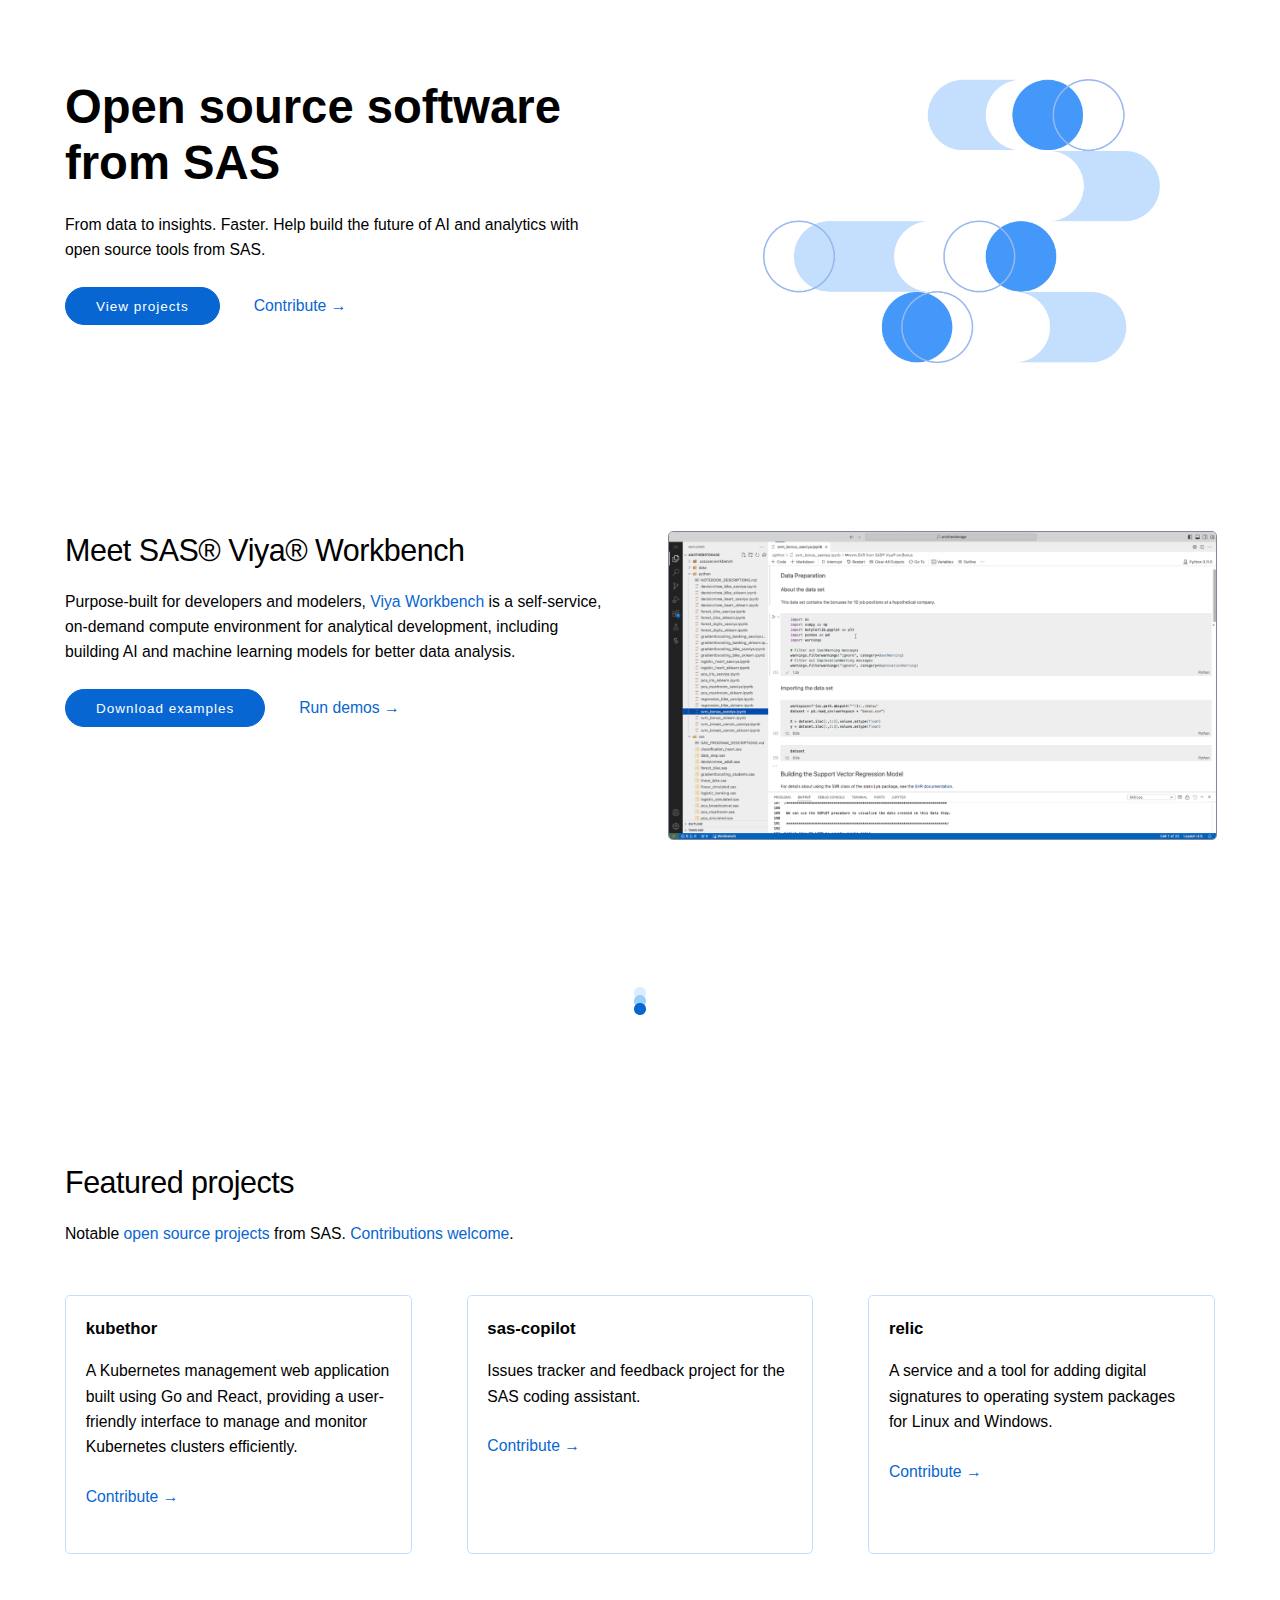
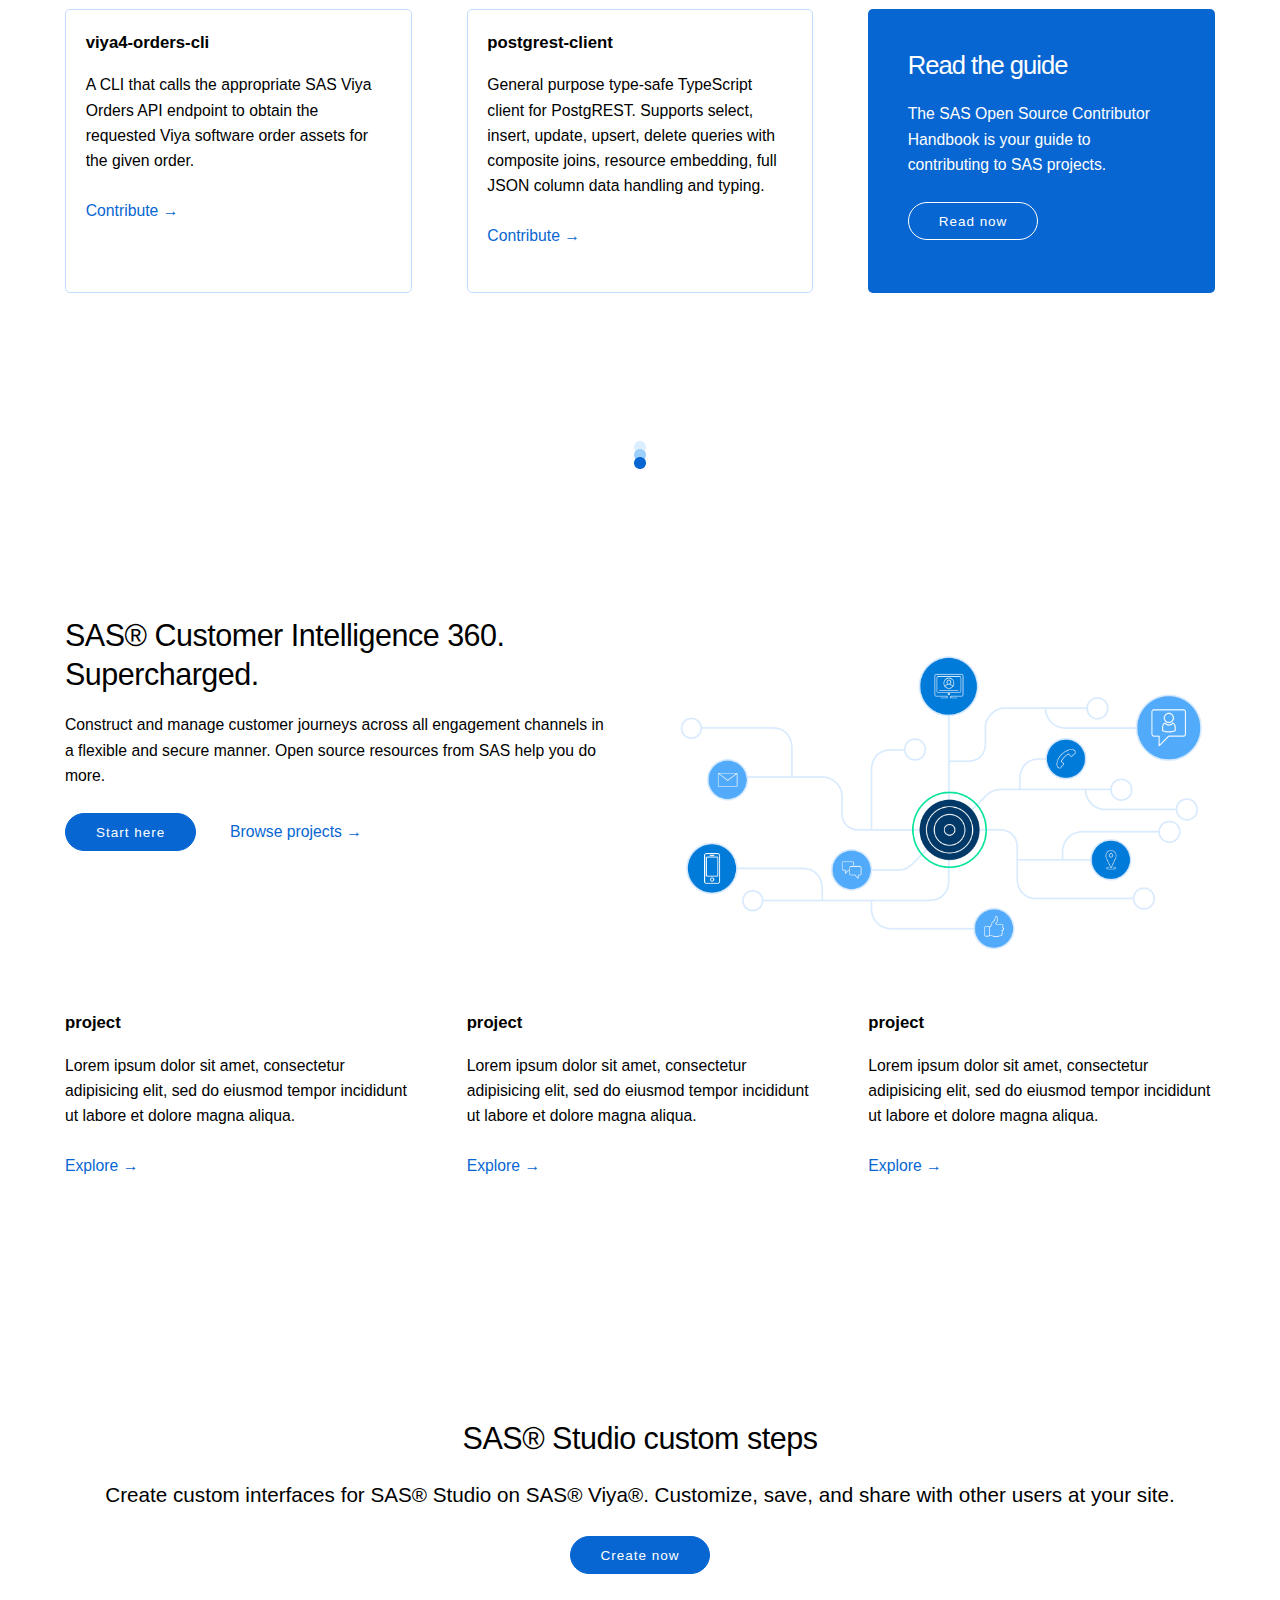
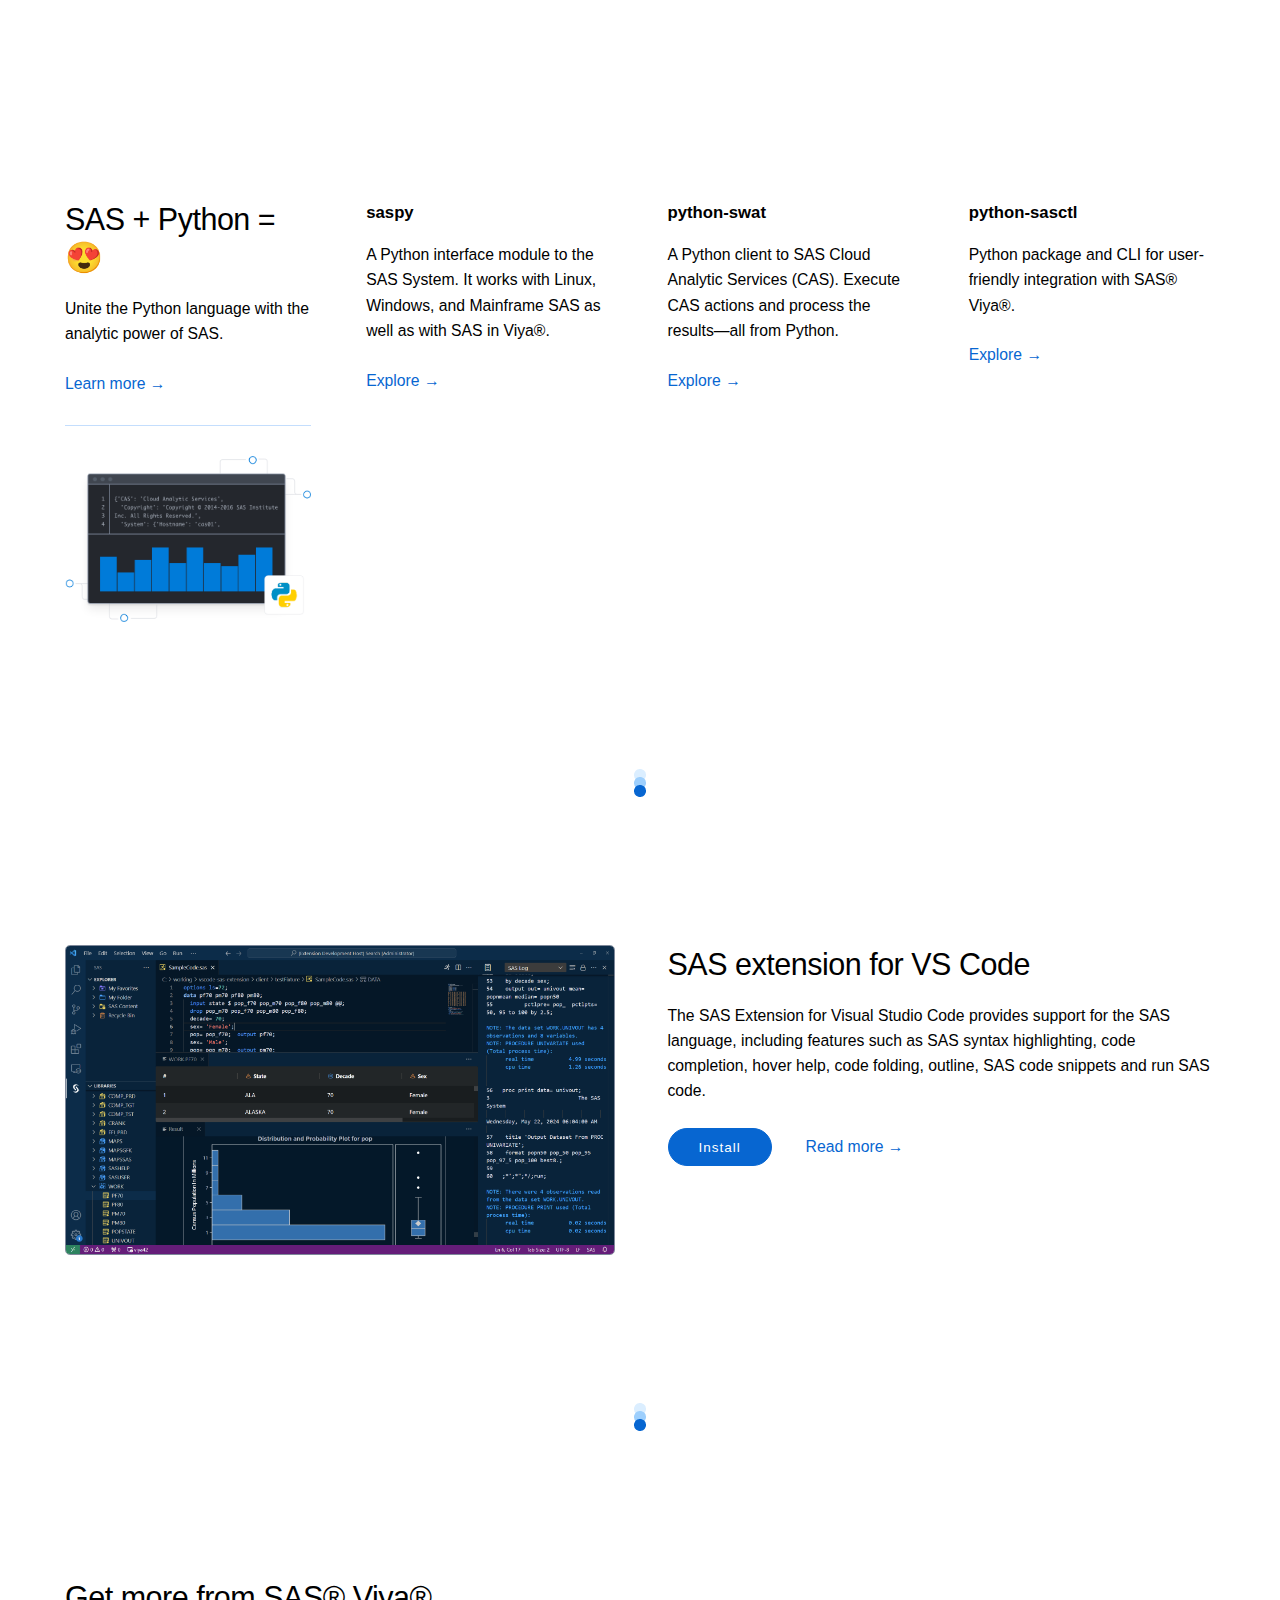
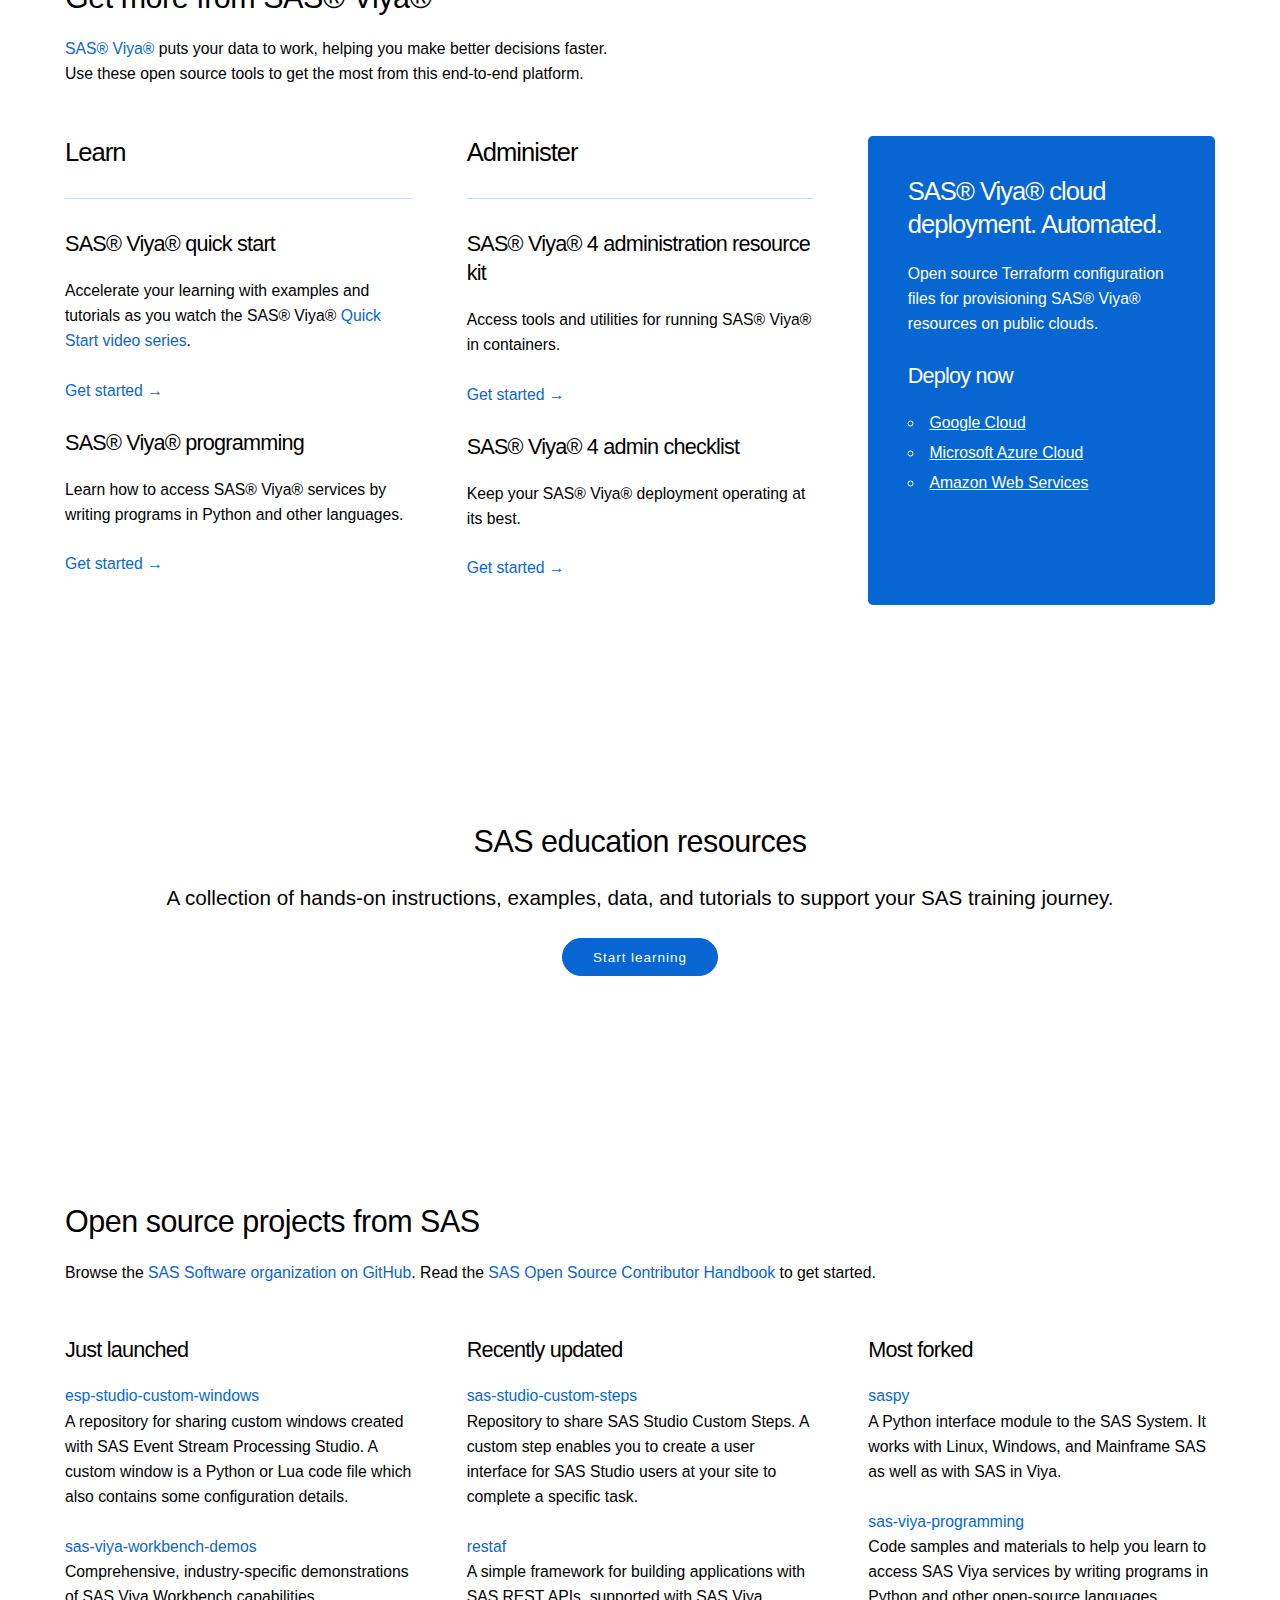
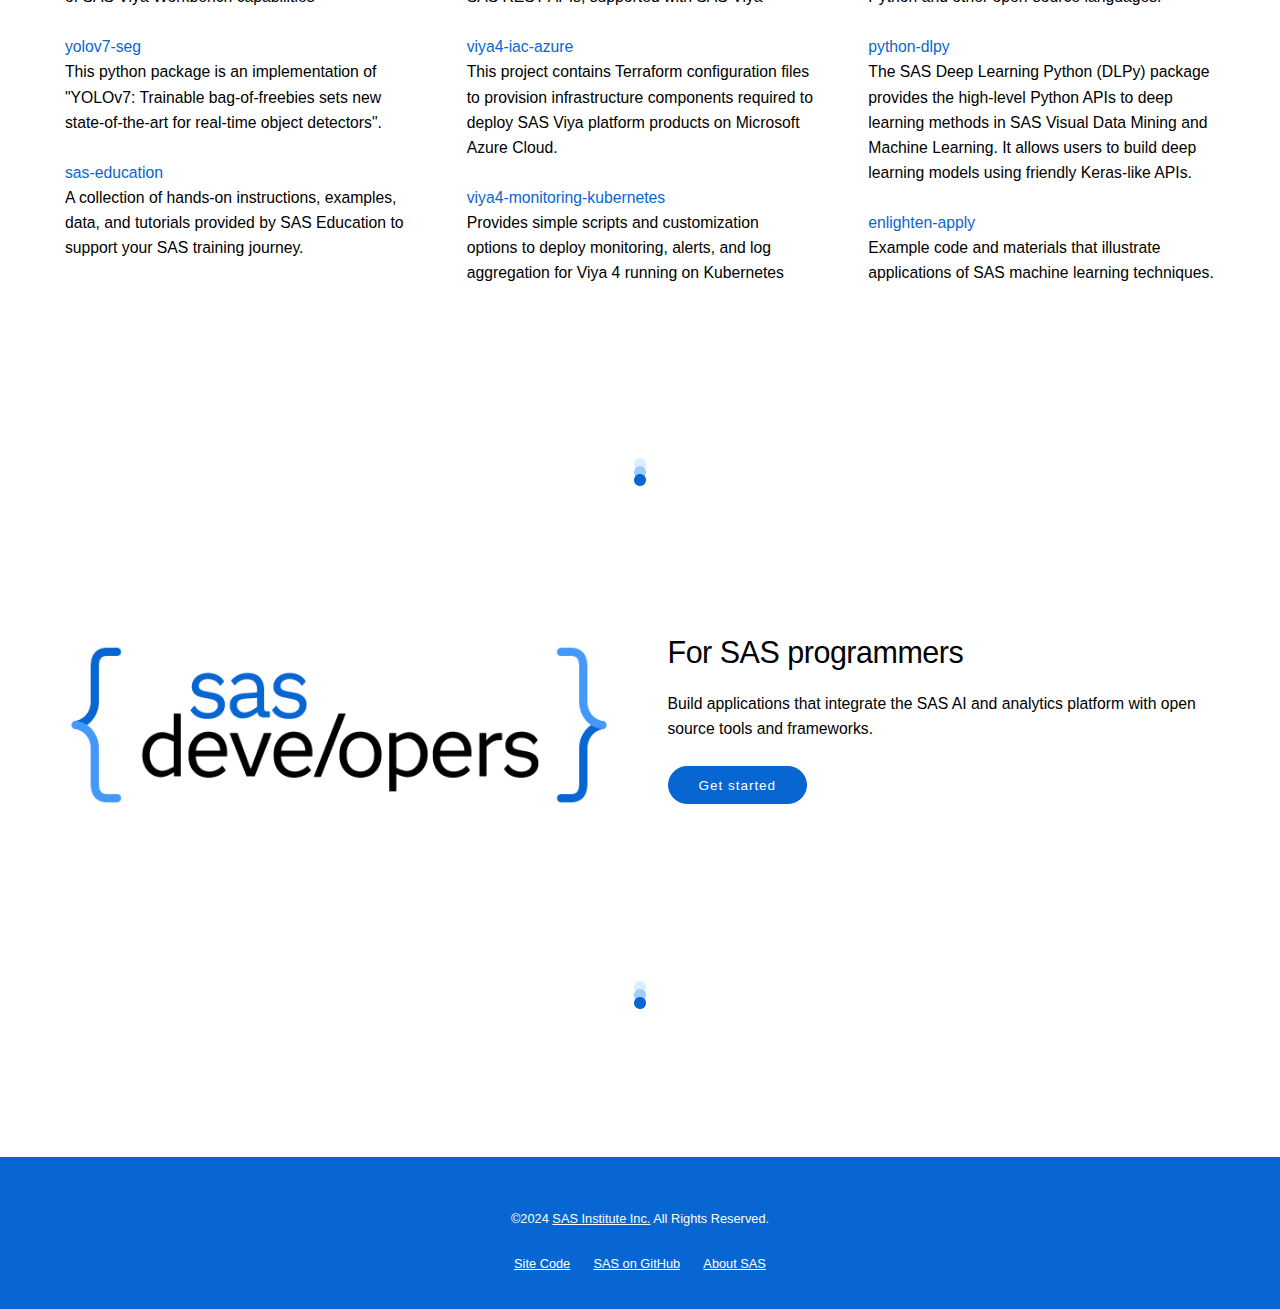
==== index.html @ b750556d "feat: update hero section" ====
<!DOCTYPE html>
<html lang="en">
<head>
<meta charset="utf-8">
<title>Open Source Software from SAS</title>
<meta name="description" content="A gallery of open source software projects from SAS Institute, Inc.">
<meta name="author" content="SAS Institute, Inc.">
<meta name="viewport" content="width=device-width, initial-scale=1">
<link rel="icon" type="image/png" href="images/s-mark.png">
<link rel="stylesheet" href="css/normalize.css">
<link rel="stylesheet" href="css/sassoftware.css">
<link rel="preload" href="https://www.sas.com/includes/fonts/sas/Anova-Regular.woff2" as="font" type="font/woff2" crossorigin/>
<link rel="preload" href="https://www.sas.com/includes/fonts/sas/Anova-Bold.woff2" as="font" type="font/woff2" crossorigin/>
<link rel="preload" href="https://www.sas.com/includes/fonts/sas/Anova-Light.woff2" as="font" type="font/woff2" crossorigin/>
</head>

<!-- Primary page layout -->

<body>

<!-- Body section -->

<div class="grid-container halves" style="margin-top:8rem;margin-bottom:17rem;">
	<div>
		<h1>Open source software from SAS</h1>
		<p>From data to insights. Faster. Help build the future of AI and analytics with open source tools from SAS.</p>
		<p><a class="button button-classic" href="https://github.com/sassoftware" title="github.com/sassoftware">View projects</a> <a href="contributor-handbook.html" title="SAS Open Source Contributor Handbook">Contribute →</a></p>
	</div>
	<div>
		<img class="u-img-hero" src="images/sas-colors-2.png">
	</div>
</div>

<!-- Body section -->

<div class="grid-container halves">
	<div>
		<h2>Meet SAS® Viya® Workbench</h2>
		<p>Purpose-built for developers and modelers, <a href="https://www.sas.com/en_us/software/viya/workbench.html" title="Viya Workbench">Viya Workbench</a> is a self-service, on-demand compute environment for analytical development, including building AI and machine learning models for better data analysis.</p>
		<p><a class="button button-classic" href="https://github.com/sassoftware/sas-viya-workbench-examples" title="sas-viya-workbench-examples">Download examples </a> <a href="https://github.com/sassoftware/sas-viya-workbench-demos" title="sas-viya-workbench-demos">Run demos →</a></p>
	</div>
	<div>
		<img class="u-img-border" src="images/sas-viya-workbench.png">
	</div>
</div>

<!-- Banded section -->

<div class="divider">
	<div>
	<img class="u-img-divider" src="images/standard-section-divider.png">
	</div>
</div>

<!-- Body section -->

<div class="grid-container full" style="margin-bottom:2.5rem;">
	<div>
		<h2>Featured projects</h2>
		<p>Notable <a href="https://github.com/sassoftware" title="SAS Software organization on GitHub">open source projects</a> from SAS. <a href="contributor-handbook.html" title="SAS Open Source Contributor Handbook">Contributions welcome</a>.</p>
	</div>
</div>
<div class="grid-container thirds">
	<div class="boxed">
		<h6>kubethor</h6>
		<p>A Kubernetes management web application built using Go and React, providing a user-friendly interface to manage and monitor Kubernetes clusters efficiently.</p>
		<p><a href="https://github.com/sassoftware/kubethor" title="kubethor">Contribute →</a></p>
	</div>
	<div class="boxed">
		<h6>sas-copilot</h6>
		<p>Issues tracker and feedback project for the SAS coding assistant.</p>
		<p><a href="https://github.com/sassoftware/sas-copilot" title="sas-copilot">Contribute →</a></p>
	</div>
	<div class="boxed">	
		<h6>relic</h6>
		<p>A service and a tool for adding digital signatures to operating system packages for Linux and Windows.</p>
		<p><a href="https://github.com/sassoftware/relic" title="relic">Contribute →</a></p>
	</div>
	<div class="boxed">
		<h6>viya4-orders-cli</h6>
		<p>A CLI that calls the appropriate SAS Viya Orders API endpoint to obtain the requested Viya software order assets for the given order.
		<p><a href="https://github.com/sassoftware/viya4-orders-cli" title="viya4-orders-cli">Contribute →</a></p>
	</div>
	<div class="boxed">
		<h6>postgrest-client</h6>
		<p>General purpose type-safe TypeScript client for PostgREST. Supports select, insert, update, upsert, delete queries with composite joins, resource embedding, full JSON column data handling and typing.
		<p><a href="https://github.com/sassoftware/postgrest-client" title="postgrest-client">Contribute →</a></p>
	</div>
	<div class="inverted">
		<h3>Read the guide</h3>
		<p>The SAS Open Source Contributor Handbook is your guide to contributing to SAS projects.</p>
		<a class="button button-inverted" href="contributor-handbook.html" title="SAS Open Source Contributor Handbook">Read now</a>
	</div>
</div>

<!-- Banded section -->

<div class="divider">
	<div>
	<img class="u-img-divider" src="images/standard-section-divider.png">
	</div>
</div>

<div class="grid-container halves" style="margin-bottom:2.5rem;">
	<div>
		<h2>SAS® Customer Intelligence 360. Supercharged.</h2>
		<p>Construct and manage customer journeys across all engagement channels in a flexible and secure manner. Open source resources from SAS help you do more.</p>
		<p><a class="button button-classic" href="https://developer.sas.com/solutions/customer_intelligence_360" title="SAS Customer Intelligence 360">Start here</a> <a href="https://github.com/orgs/sassoftware/repositories?q=ci360" title="ci360 on GitHub">Browse projects →</a></p>
	</div>
	<div>
		<img src="images/sas-ci360.png">
	</div>
</div>
<div class="grid-container thirds">
	<div>
		<h6>project</h6>
		<p>Lorem ipsum dolor sit amet, consectetur adipisicing elit, sed do eiusmod tempor incididunt ut labore et dolore magna aliqua.</p>
		<p><a href="https://sas.com" title="sas.com">Explore →</a></p>
	</div>
	<div>
		<h6>project</h6>
		<p>Lorem ipsum dolor sit amet, consectetur adipisicing elit, sed do eiusmod tempor incididunt ut labore et dolore magna aliqua.</p>
		<p><a href="https://sas.com" title="sas.com">Explore →</a></p>
	</div>
	<div>
		<h6>project</h6>
		<p>Lorem ipsum dolor sit amet, consectetur adipisicing elit, sed do eiusmod tempor incididunt ut labore et dolore magna aliqua.</p>
		<p><a href="https://sas.com" title="sas.com">Explore →</a></p>
	</div>
</div>
<!-- Banded section -->

<div class="band transparent-band">
	<div>
		<h2>SAS® Studio custom steps</h2>
        <p class="u-embiggen">Create custom interfaces for SAS® Studio on SAS® Viya®. Customize, save, and share with other users at your site.</p>
		<p><a class="button button-classic" href="https://github.com/sassoftware/sas-studio-custom-steps" title="sas-studio-custom-steps">Create now</a></p>
	</div>
</div>

<!-- Body section -->

<div class="grid-container quarters">
	<div>
		<h2>SAS + Python = 😍</h2>
		<p>Unite the Python language with the analytic power of SAS.</p>
		<a href="https://developer.sas.com/open-source/python" title="Integrate SAS with Python">Learn more →</a>
		<hr>
		<img src="images/sas-python.png">
	</div>
	<div>
		<h6>saspy</h6>
		<p>A Python interface module to the SAS System. It works with Linux, Windows, and Mainframe SAS as well as with SAS in Viya®.</p>
		<p><a href="https://github.com/sassoftware/saspy" title="saspy">Explore →</a></p>
	</div>
	<div>
		<h6>python-swat</h6>
		<p>A Python client to SAS Cloud Analytic Services (CAS). Execute CAS actions and process the results—all from Python.</p>
		<p><a href="https://github.com/sassoftware/python-swat" title="python-swat">Explore →</a></p>
	</div>
	<div>
		<h6>python-sasctl</h6>
		<p>Python package and CLI for user-friendly integration with SAS® Viya®.</p>
		<p><a href="https://github.com/sassoftware/python-sasctl" title="python-sasctl">Explore →</a></p>
	</div>
</div>

<!-- Banded section -->

<div class="divider">
	<div>
	<img class="u-img-divider" src="images/standard-section-divider.png">
	</div>
</div>

<!-- Body section -->

<div class="grid-container halves">
	<div>
		<img class="u-img-border" src="images/vs-code.png">
	</div>
	<div>
		<h2>SAS extension for VS Code</h2>
		<p>The SAS Extension for Visual Studio Code provides support for the SAS language, including features such as SAS syntax highlighting, code completion, hover help, code folding, outline, SAS code snippets and run SAS code.</p>
		<p><a class="button button-classic" href="https://github.com/sassoftware/vscode-sas-extension" title="vscode-sas-extension">Install</a>
		<a href="https://sassoftware.github.io/vscode-sas-extension/">Read more →</a></p>
	</div>
</div>

<!-- Banded section -->

<div class="divider">
	<div>
	<img class="u-img-divider" src="images/standard-section-divider.png">
	</div>
</div>

<!-- Body section -->

<div class="grid-container halves" style="margin-bottom:2.5rem;">
	<div>
		<h2>Get more from SAS® Viya®</h2>
		<p><a href="https://www.sas.com/en_us/software/viya.html" title="Meet SAS® Viya®">SAS® Viya®</a> puts your data to work, helping you make better decisions faster. Use these open source tools to get the most from this end-to-end platform.</p>
	</div>
</div>
<div class="grid-container thirds">
	<div>
		<h3>Learn</h3>
		<hr>
		<h4>SAS® Viya® quick start</h4>
		<p>Accelerate your learning with examples and tutorials as you watch the SAS® Viya® <a href="https://video.sas.com/category/videos/sas-viya-quick-start" title="SAS® Viya® Quick Start">Quick Start video series</a>.</p>
		<p><a href="https://github.com/sassoftware/sas-viya-quick-start" title="sas-viya-quick-start">Get started →</a></p>
		<h4>SAS® Viya® programming</h4>
		<p>Learn how to access SAS® Viya® services by writing programs in Python and other languages.</p>
		<p><a href="https://github.com/sassoftware/sas-viya-programming" title="sas-viya-programming">Get started →</a></p>
	</div>
	<div>
		<h3>Administer</h3>
		<hr>
		<h4>SAS® Viya® 4 administration resource kit</h4>
		<p>Access tools and utilities for running SAS® Viya® in containers.</p>
		<p><a href="https://github.com/sassoftware/viya4-ark" title="viya4-ark">Get started →</a></p>
		<h4>SAS® Viya® 4 admin checklist</h4>
		<p>Keep your SAS® Viya® deployment operating at its best.</p>
		<p><a href="https://github.com/sassoftware/viya4-admin-checklist" title="viya4-admin-checklist">Get started →</a></p>
	</div>
	<div class="inverted">
		<h3>SAS® Viya® cloud deployment. Automated.</h3>
		<p>Open source Terraform configuration files for provisioning SAS® Viya® resources on public clouds.</p>
		<h4>Deploy now</h4>
		<ul>
			<li><a href="https://github.com/sassoftware/viya4-iac-gcp" title="viya4-iac-gcp">Google Cloud</a></li>
			<li><a href="https://github.com/sassoftware/viya4-iac-azure" title="viya4-iac-azure">Microsoft Azure Cloud</a></li>
			<li><a href="https://github.com/sassoftware/viya4-iac-aws" title="viya4-iac-aws">Amazon Web Services</a></li>
		</ul>
	</div>
</div>

<!-- Banded section -->

<div class="band transparent-band">
	<div>
		<h2>SAS education resources</h2>
		<p class="u-embiggen">A collection of hands-on instructions, examples, data, and tutorials to support your SAS training journey.</p>
		<p><a class="button button-classic" href="https://github.com/sassoftware/sas-education">Start learning</a><p>
	</div>
</div>

<!-- Body section -->

<div class="grid-container full" style="margin-bottom:2.5rem;">
	<div>
		<h2>Open source projects from SAS</h2>
		<p>Browse the <a href="https://github.com/sassoftware" title="SAS Software organization on GitHub">SAS Software organization on GitHub</a>. Read the <a href="contributor-handbook.html" title="SAS Open Source Contributor Handbook">SAS Open Source Contributor Handbook</a> to get started.</p>
	</div>
</div>
<div class="grid-container thirds">
	<div id="just-launched">
		<h4>Just launched</h4>
	</div>
	<div id="recently-updated">
		<h4>Recently updated</h4>
	</div>
	<div id="most-forked">
		<h4>Most forked</h4>
	</div>
</div>

<script type="text/javascript" src="js/data.js"></script>
<script type="text/javascript">
    function renderRepos(arr, tag, count) {
    const list = document.getElementById(tag);
    function makeElem(arrItem, arrIndex) {
        let p = document.createElement('p');
        let name = arrItem['name'];
        let description = arrItem['description'];

        /*<p><a href="PROJECT_URL" title="PROJECT_NAME">PROJECT_NAME</a><br />PROJECT_DESCRPTION</p>*/

        p.innerHTML = `<p><a href="https://github.com/sassoftware/${name}" title="${name}">${name}</a><br />${description}</p>`;
        console.log(arrItem);
        return p;
    }
    let i = 0;
    arr.forEach((item, index) => {
        if (i < count){
        try {
            const listElement = makeElem(item, index);
            list.append(listElement);
            console.log("*");
        } catch (Error) {
            console.log(Error);
        }}
        i += 1;
    });
}

data.sort(function(a,b){ 
if ( a['created_at'] < b['created_at'] )
{
	return 1;
}
return -1;
});
renderRepos(data, "just-launched", 4);

data.sort(function(a,b){ 
if ( a['pushed_at'] < b['pushed_at'] )
{
	return 1;
}
return -1;
});
renderRepos(data, "recently-updated", 4);

data.sort(function(a,b){ 
if ( a['forks_count'] < b['forks_count'] )
{
	return 1;
}
return -1;
});
renderRepos(data, "most-forked", 4);

</script>

<!-- Banded section -->

<div class="divider">
	<div>
	<img class="u-img-divider" src="images/standard-section-divider.png">
	</div>
</div>

<!-- Body section -->

<div class="grid-container halves">
	<div>
		<img src="images/sas-developers-logo-brackets-2color.png">
	</div>
	<div>
		<h2>For SAS programmers</h2>
		<p>Build applications that integrate the SAS AI and analytics platform with open source tools and frameworks.</p>
		<p><a class="button button-classic" href="https://developer.sas.com/" title="developer.sas.com">Get started</a></p>
	</div>
</div>

<!-- Banded section -->

<div class="divider">
	<div>
	<img class="u-img-divider" src="images/standard-section-divider.png">
	</div>
</div>

<!-- Footer section -->

<div class="footer">
	<p>©2024 <a href="https://www.sas.com/" title="sas.com">SAS Institute Inc.</a> All Rights Reserved.</p>
	<ul>
		<li><a href="https://github.com/sassoftware/sassoftware.github.io" title="sasssoftware.github.io">Site Code</a></li>
		<li><a href="https://github.com/sassoftware" title="github.com/sassoftware">SAS on GitHub</a></li>
		<li><a href="https://www.sas.com/en_us/company-information/why-sas.html" title="sas.com">About SAS</a></li>
	</ul>
</div>

<!-- Document end-->
</body>
</html>
---- css/sassoftware.css ----
/*
* Site stylesheet
* Open Source Software from SAS Institute Inc.
* sassoftware.github.io
* Site styles based on Barebones V3 ©2019 Steve Cochran (https://github.com/acahir/Barebones)
* Barebones based on Skeleton by Dave Gamache (https://github.com/dhg/Skeleton)
*/

/* Fonts
–––––––––––––––––––––––––––––––––––––––––––––––––– */

@font-face {
	font-family: Anova;
	src: url("https://www.sas.com/includes/fonts/sas/Anova-Regular.woff2") format("woff2"),
		 url("https://www.sas.com/includes/fonts/sas/Anova-Bold.woff2") format("woff2"),
		 url("https://www.sas.com/includes/fonts/sas/Anova-Light.woff2") format("woff2"),
}

/* Variables
–––––––––––––––––––––––––––––––––––––––––––––––––– */
html {

	--theme-hue: #0766D1;							/* SAS blue */
	--accent-hue: #4398F9;							/* SAS medium blue */
	--darker-hue: #032954;							/* SAS midnight blue */
	--gray-hue: #7E889A;							/* SAS slate */

	--text-color-richer: #032954;					/* SAS midnight blue */
	--text-color-normal: black;						/* SAS black */
	--text-color-softer: #7E889A;					/* SAS slate */
	--text-color-inverted: white;					/* SAS white */

	--button-primary-color: #0766D1;				/* SAS blue */
	--button-primary-accent: #4398F9;				/* SAS light blue*/
	--button-inverted-color: white;					/* SAS white */
	--button-inverted-accent: #4398F9;				/* SAS slate*/

	--border-color: #0766D1;						/* SAS blue */
	--border-color-softer: #C4DEFD;					/* SAS light blue */
	
	--background-color: white;						/* SAS white */
	--background-color-softer: #C4DEFD;				/* SAS light blue */
	--code-background: white;						/* SAS white */
	--image-border: #7E889A;						/* SAS slate */
}

/* Base HTML styles
–––––––––––––––––––––––––––––––––––––––––––––––––– */

html { font-family: Anova, sans-serif; }
@media (min-width: 1100px) {
	html { font-size: 61.5%; }
}
@media (max-width: 1101px) {
	html { font-size: 53.5%; }
}

body { font-weight: normal; color: var(--text-color-normal); background-color: var(--background-color); }
@media (min-width: 1100px) {
	body { font-size: 1.6rem; line-height: 1.6; }
}
@media (max-width: 1101px) {
	body { font-size: 1.6rem; line-height: 1.6; }
}

img { height: auto; }
@media (min-width: 1100px) {
	img { width: 100%; display:block; margin: 0 auto;} 
}
@media (max-width: 1101px) {
	img { width: 100%; display:block; margin: 5rem auto 7rem auto;}
}

pre,
blockquote,
dl,
figure,
table,
p,
ul,
ol,
form {
	margin-bottom: 2.5rem;
}

input,
textarea,
select,
fieldset {
	margin-bottom: 1.5rem;
}

hr {
	margin-top: 3rem;
	margin-bottom: 3rem;
	border-width: 0;
	border-top: 1px solid var(--border-color-softer);
}

/* Typography
–––––––––––––––––––––––––––––––––––––––––––––––––– */

h1, h2, h3, h4, h5, h6 { margin-top: 0; margin-bottom: 2rem; font-weight: normal; }
h1 { font-size: 4.8rem; line-height: 1.2; font-weight: bolder; }
h2 { font-size: 3.1rem; line-height: 1.25; letter-spacing: -.05rem; }
h3 { font-size: 2.6rem; line-height: 1.3;  letter-spacing: -.1rem; }
h4 { font-size: 2.2rem; line-height: 1.35; letter-spacing: -.08rem; }
h5 { font-size: 2.0rem; line-height: 1.5;  letter-spacing: -.05rem; }
h6 { font-size: 1.7rem; line-height: 1.6; margin-bottom: 0.6rem; font-weight: bold;}

/* Grid
–––––––––––––––––––––––––––––––––––––––––––––––––– */

.grid-container {
	position: relative;
	max-width: 1150px;
	margin: 0 auto;
	padding: 0px 60px;
	text-align: left;
	display: grid;
	grid-gap: 55px;
	gap: 55px;
	grid-template-columns: minmax(200px, 1fr);
}

/* Defines grid activation */
@media (min-width: 1100px) {
	.grid-container {
		grid-template-columns: repeat(3, 1fr);
		padding: 0rem 5rem;
	}
	
	/* basic grids */
	.grid-container.fifths {
		grid-template-columns: repeat(5, 1fr);
	}
	.grid-container.quarters {
		grid-template-columns: repeat(4, 1fr);
	}
	.grid-container.thirds {
		grid-template-columns: repeat(3, 1fr);
	}
	.grid-container.halves {
		grid-template-columns: repeat(2, 1fr);
	}
	.grid-container.full {
		grid-template-columns: 1fr;
	}
	
}

/* Section styles
–––––––––––––––––––––––––––––––––––––––––––––––––– */

.hero {
	background-color: var(--theme-hue);
	text-align: center;
	color: var(--text-color-inverted);
	margin: 5rem 0rem 10rem 0rem;
	padding: 5rem 8rem 4rem 8rem;
	border-radius: .5rem; 
}
.header {
	background-color: var(--theme-hue);
	text-align: center;
	color: white;
	padding: 8rem 10rem 6.8rem 10rem;
	margin-top: 0rem;
	margin-bottom: 10rem;
}
.footer {
	background-color: var(--theme-hue);
	font-size: 1.3rem;
	text-align: center;
	color: white;
	padding: 4rem 0 1rem 0;
	margin: 8rem 0 0 0;
}
.divider {
	text-align: center;
	color: var(--text-color-inverted);
	margin: 15rem 0rem;
	padding: 0rem;
}
.inverted {
	background-color: var(--theme-hue);
	color: white;
	border-radius: .5rem;
	padding: 4rem;
	box-sizing: border-box;
}
.boxed {
	border: 1px solid var(--border-color-softer);
	border-radius: .5rem;
	padding: 2rem;
	box-sizing: border-box;
}
.bleed {
	background-color: var(--theme-hue);
	color: var(--text-color-inverted);
	padding: 10rem 5rem;
	margin: 0 auto;
}
.band {
	text-align: center;
	color: var(--text-color-inverted);
	margin: 15rem 0rem;
	padding: 7rem 10rem 5rem 10rem;
}
.blue-band {
	background-color: var(--theme-hue);
}
.dark-band {
	background-color: var(--darker-hue);
}
.gray-band {
	background-color: var(--gray-hue);
}
.transparent-band {
	background-color: var(--background-color); 
	color: var(--text-color-normal);
}

/* Links
–––––––––––––––––––––––––––––––––––––––––––––––––– */

a {
	color: var(--theme-hue);
	text-decoration: none;
}
a:hover {
	color: var(--accent-hue);
	text-decoration: none;
}
.bleed a:link,
.bleed a:visited {
	color: var(--text-color-inverted);
}
.band a:link,
.band a:visited,
.inverted a:link,
.inverted a:visited {
	color: var(--text-color-inverted);
	text-decoration: underline;
	display: inline-block;
}
.band a:hover,
.band a:active,
.inverted a:hover,
.inverted a:active {
	text-decoration: underline;
}
.header a:link,
.header a:visited,
.footer a:link,
.footer a:visited {
	color: var(--text-color-inverted);
	text-decoration: underline;
	display: inline-block;
}
.header a:hover,
.header a:active,
.footer a:hover,
.footer a:active {
	text-decoration: underline;
}

/* Buttons
–––––––––––––––––––––––––––––––––––––––––––––––––– */

button,
.button {
  margin-bottom: .5rem;
}
.grid-container .button {
	margin-right: 3rem;
}
.button,
button,
input[type="submit"],
input[type="reset"],
input[type="button"] {
	display: inline-block;
	height: 38px;
	padding: 0 30px;
	color: var(--theme-hue);
	text-align: center;
	font-size: 13.5px;
	font-weight: normal;
	line-height: 38px;
	letter-spacing: .1rem;
	text-transform: none;
	text-decoration: none;
	white-space: nowrap;
	background-color: transparent;
	border-radius: 20px;
	border: 1px solid var(--border-color);
	cursor: pointer;
	box-sizing: border-box; 
}
.button:hover,
button:hover,
input[type="submit"]:hover,
input[type="reset"]:hover,
input[type="button"]:hover,
.button:focus,
button:focus,
input[type="submit"]:focus,
input[type="reset"]:focus,
input[type="button"]:focus {
	color: var(--accent-hue);
	border-color: var(--accent-hue);
	outline: 0; 
}
.button.button-classic,
button.button-classic,
input[type="submit"].button-classic,
input[type="reset"].button-classic,
input[type="button"].button-classic {
  color: var(--button-inverted-color);
  background-color: var(--button-primary-color);
  border-color: var(--button-primary-color); 
  text-decoration: none !important;
}
.button.button-classic:hover,
button.button-classic:hover,
input[type="submit"].button-classic:hover,
input[type="reset"].button-classic:hover,
input[type="button"].button-classic:hover,
.button.button-classic:focus,
button.button-classic:focus,
input[type="submit"].button-classic:focus,
input[type="reset"].button-classic:focus,
input[type="button"].button-classic:focus {
  color: var(--text-color-inverted);
  background-color: var(--button-primary-accent);
  border-color: var(--button-primary-accent); 
}
.button.button-inverted,
button.button-inverted,
input[type="submit"].button-inverted,
input[type="reset"].button-inverted,
input[type="button"].button-inverted {
color: var(--text-color-inverted);
background-color: transparent);
border-color: var(--button-inverted-color); 
text-decoration: none !important;
}
.button.button-inverted:hover,
button.button-inverted:hover,
input[type="submit"].button-inverted:hover,
input[type="reset"].button-inverted:hover,
input[type="button"].button-inverted:hover,
.button.button-inverted:focus,
button.button-inverted:focus,
input[type="submit"].button-inverted:focus,
input[type="reset"].button-inverted:focus,
input[type="button"].button-inverted:focus {
color: var(--text-color-inverted);
background-color: var(--button-inverted-accent);
border-color: var(--button-inverted-accent); 
text-decoration: none !important;
}

/* Forms
–––––––––––––––––––––––––––––––––––––––––––––––––– */

input[type="email"],
input[type="number"],
input[type="search"],
input[type="text"],
input[type="tel"],
input[type="url"],
input[type="password"],
textarea,
select {
  height: 38px;
  padding: 6px 10px; /* The 6px vertically centers text on FF, ignored by Webkit */
  background-color: var(--background-color);
  border: 1px solid var(--border-color-softer);
  border-radius: 4px;
  box-shadow: none;
  box-sizing: border-box; }
/* Removes awkward default styles on some inputs for iOS */
input[type="email"],
input[type="number"],
input[type="search"],
input[type="text"],
input[type="tel"],
input[type="url"],
input[type="password"],
input[type="button"],
input[type="submit"],
textarea {
  -webkit-appearance: none;
     -moz-appearance: none;
          appearance: none; }
textarea {
  min-height: 65px;
  padding-top: 6px;
  padding-bottom: 6px; }
input[type="email"]:focus,
input[type="number"]:focus,
input[type="search"]:focus,
input[type="text"]:focus,
input[type="tel"]:focus,
input[type="url"]:focus,
input[type="password"]:focus,
textarea:focus,
select:focus {
  border: 1px solid var(--theme-hue);
  outline: 0; }
label,
legend {
  display: block;
  margin-bottom: .5rem;
  font-weight: bold; }
fieldset {
  padding: 0;
  border-width: 0; }
input[type="checkbox"],
input[type="radio"] {
  display: inline; }
label > .label-body {
  display: inline-block;
  margin-left: .5rem;
  font-weight: normal; }

/* Lists
–––––––––––––––––––––––––––––––––––––––––––––––––– */

ul {
	list-style: circle inside;
}
ol {
	list-style: decimal inside;
}
ol, ul {
	padding-left: 0rem;
	margin-top: 0rem;
}
ul ul, ul ol, ol ol, ol ul {
	font-size: 100%;
	margin: 1rem 0rem 1rem 3rem;
	color: var(--text-color-softer);
}
li {
	margin-bottom: 0.5rem;
}
.footer li {
	margin: 0rem 1rem 0rem 1rem;
	display: inline-block;
}

/* Code
–––––––––––––––––––––––––––––––––––––––––––––––––– */

code {
	padding: .2rem .5rem;
	margin: 0 .2rem;
	font-size: 90%;
	white-space: nowrap;
	background: var(--code-background);
	border: 1px solid var(--border-color-softer);
	border-radius: 4px; 
}

pre > code {
	display: block;
	padding: 1rem 1.5rem;
	white-space: pre; 
	overflow: auto; 
}

/* Tables
–––––––––––––––––––––––––––––––––––––––––––––––––– */

th,
td {
	padding: 12px 15px;
	text-align: left;
	border-bottom: 1px solid var(--border-color-softer); 
}

th:first-child,
td:first-child {
	padding-left: 0; 
}

th:last-child,
td:last-child {
	padding-right: 0; 
}

/* Utilities
–––––––––––––––––––––––––––––––––––––––––––––––––– */

.u-max-width {
	max-width: 100%;
	box-sizing: border-box; 
}
.u-full-width {
	width: 100%;
	box-sizing: border-box; 
}
.u-three-quarter-width {
	width: 75%;
	box-sizing: border-box;
}
.u-half-width {
	width: 50%;
	box-sizing: border-box; 
}
.u-quarter-width {
	width: 25%;
	box-sizing: border-box; 
}
.u-pull-right {
	float: right; 
}
.u-pull-left {
	float: left; 
}
.u-align-left {
	text-align: left; 
}
.u-align-center {
	text-align: center; 
}
.u-align-right {
	text-align: right; 
}
.u-embiggen {
	font-size: 2.1rem;
	font-weight: lighter;
}
.u-monospace {
	font-family: monospace;
	font-size: 85%;
}
.u-img-hero { 
	max-width: 80%;
}
@media (max-width: 1101px) {
	.u-img-hero {
		display:none;
	}
}
.u-img-border {
	border: 0.2rem solid var(--image-border); 
	border-radius: 0.5rem;
}
.u-img-divider {
	width: auto;
	display: block; 
	margin: 0 auto; 
}

/* Clearing
–––––––––––––––––––––––––––––––––––––––––––––––––– */

/* Self Clearing Goodness */
.container:after,
.row:after,
.u-cf {
  content: "";
  display: table;
  clear: both; 
}

/* Media queries
–––––––––––––––––––––––––––––––––––––––––––––––––– */

/* Larger than mobile (this is the default point at which grid becomes active) */
@media (min-width: 1100px) {}
@media (max-width: 1101px) {}
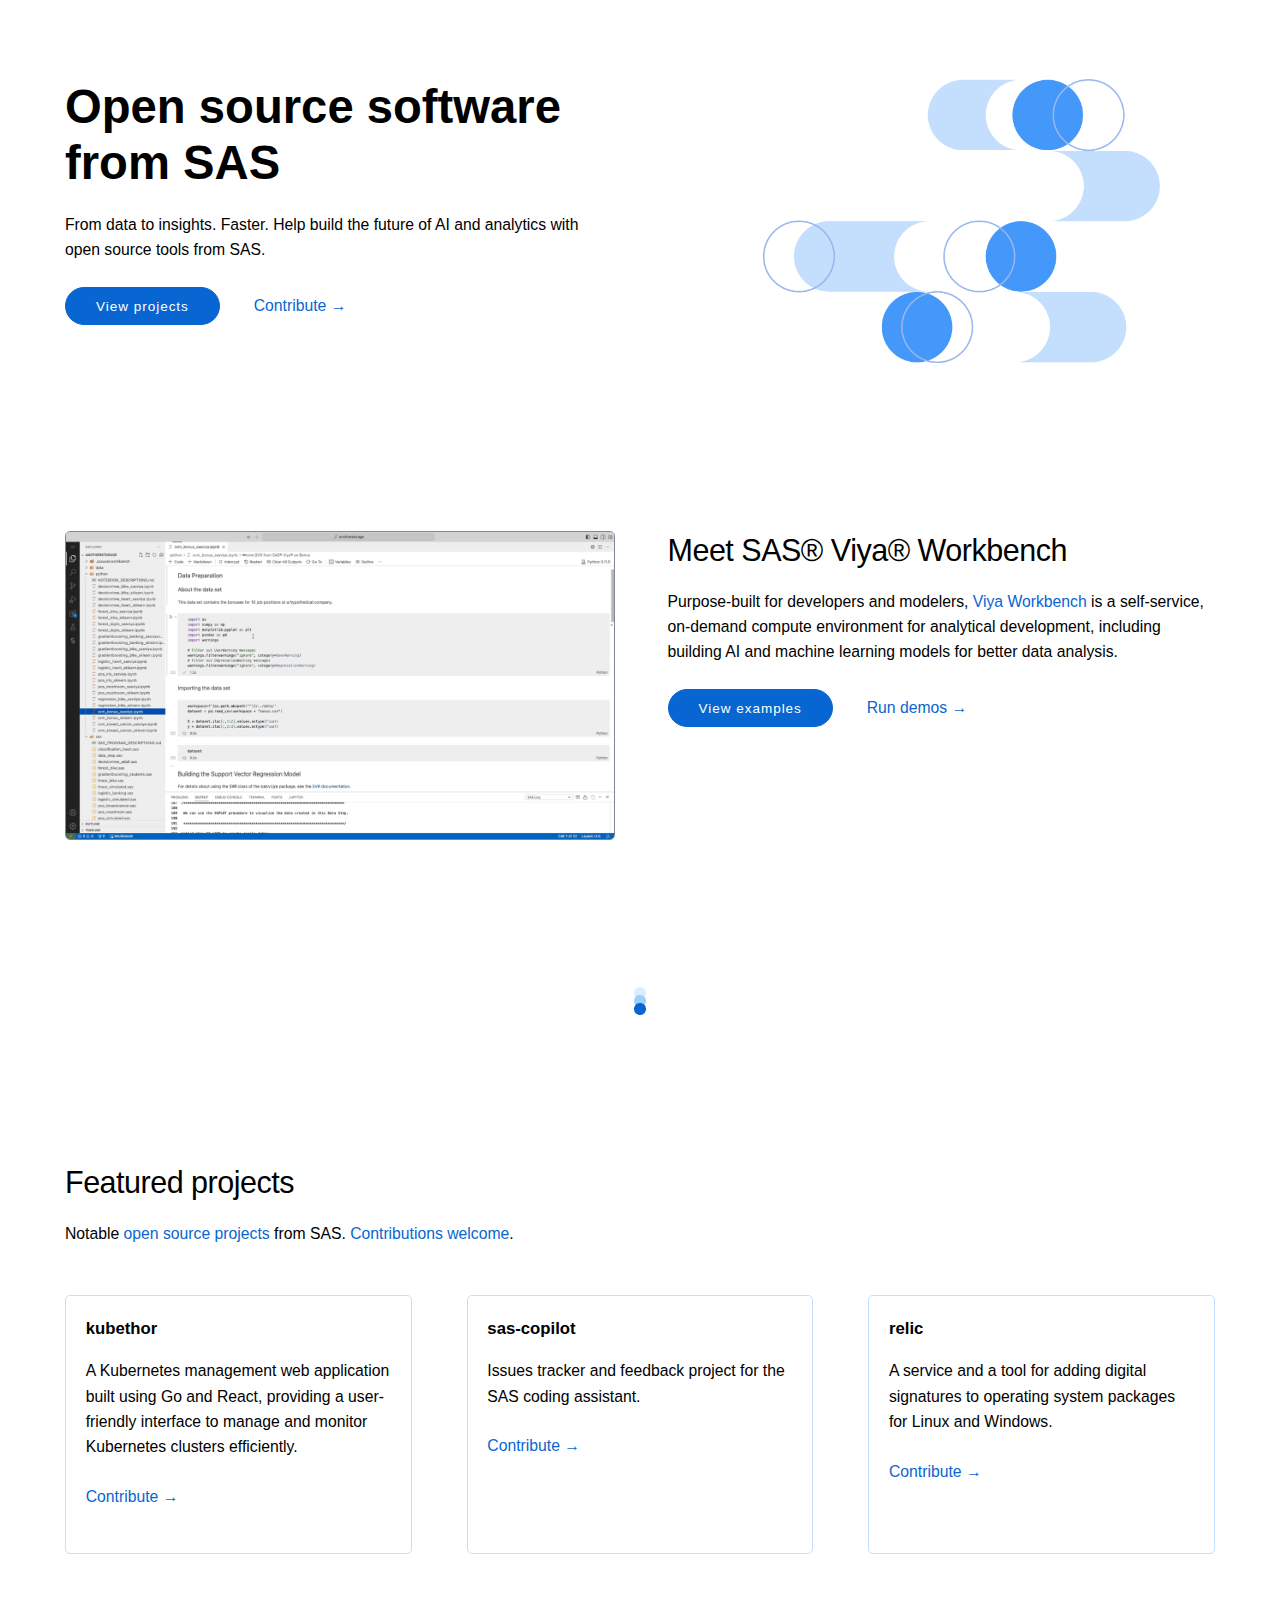
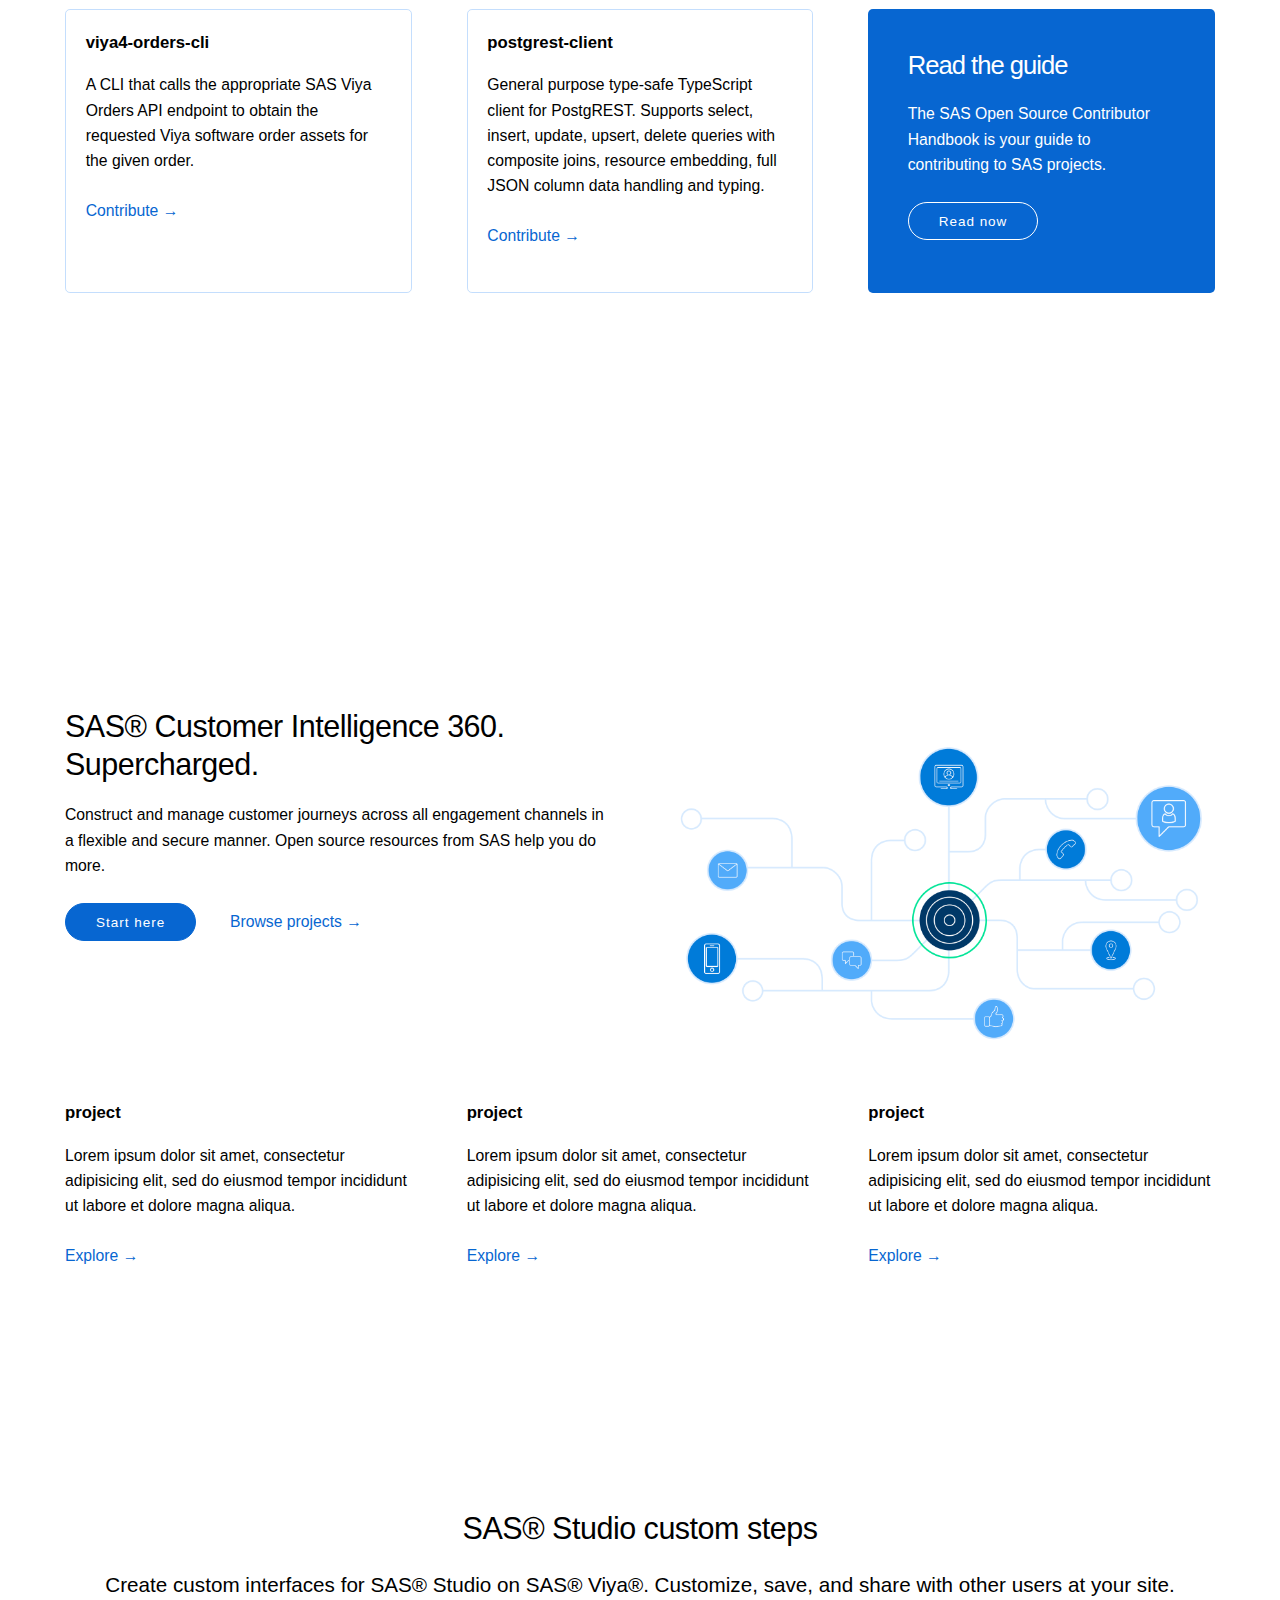
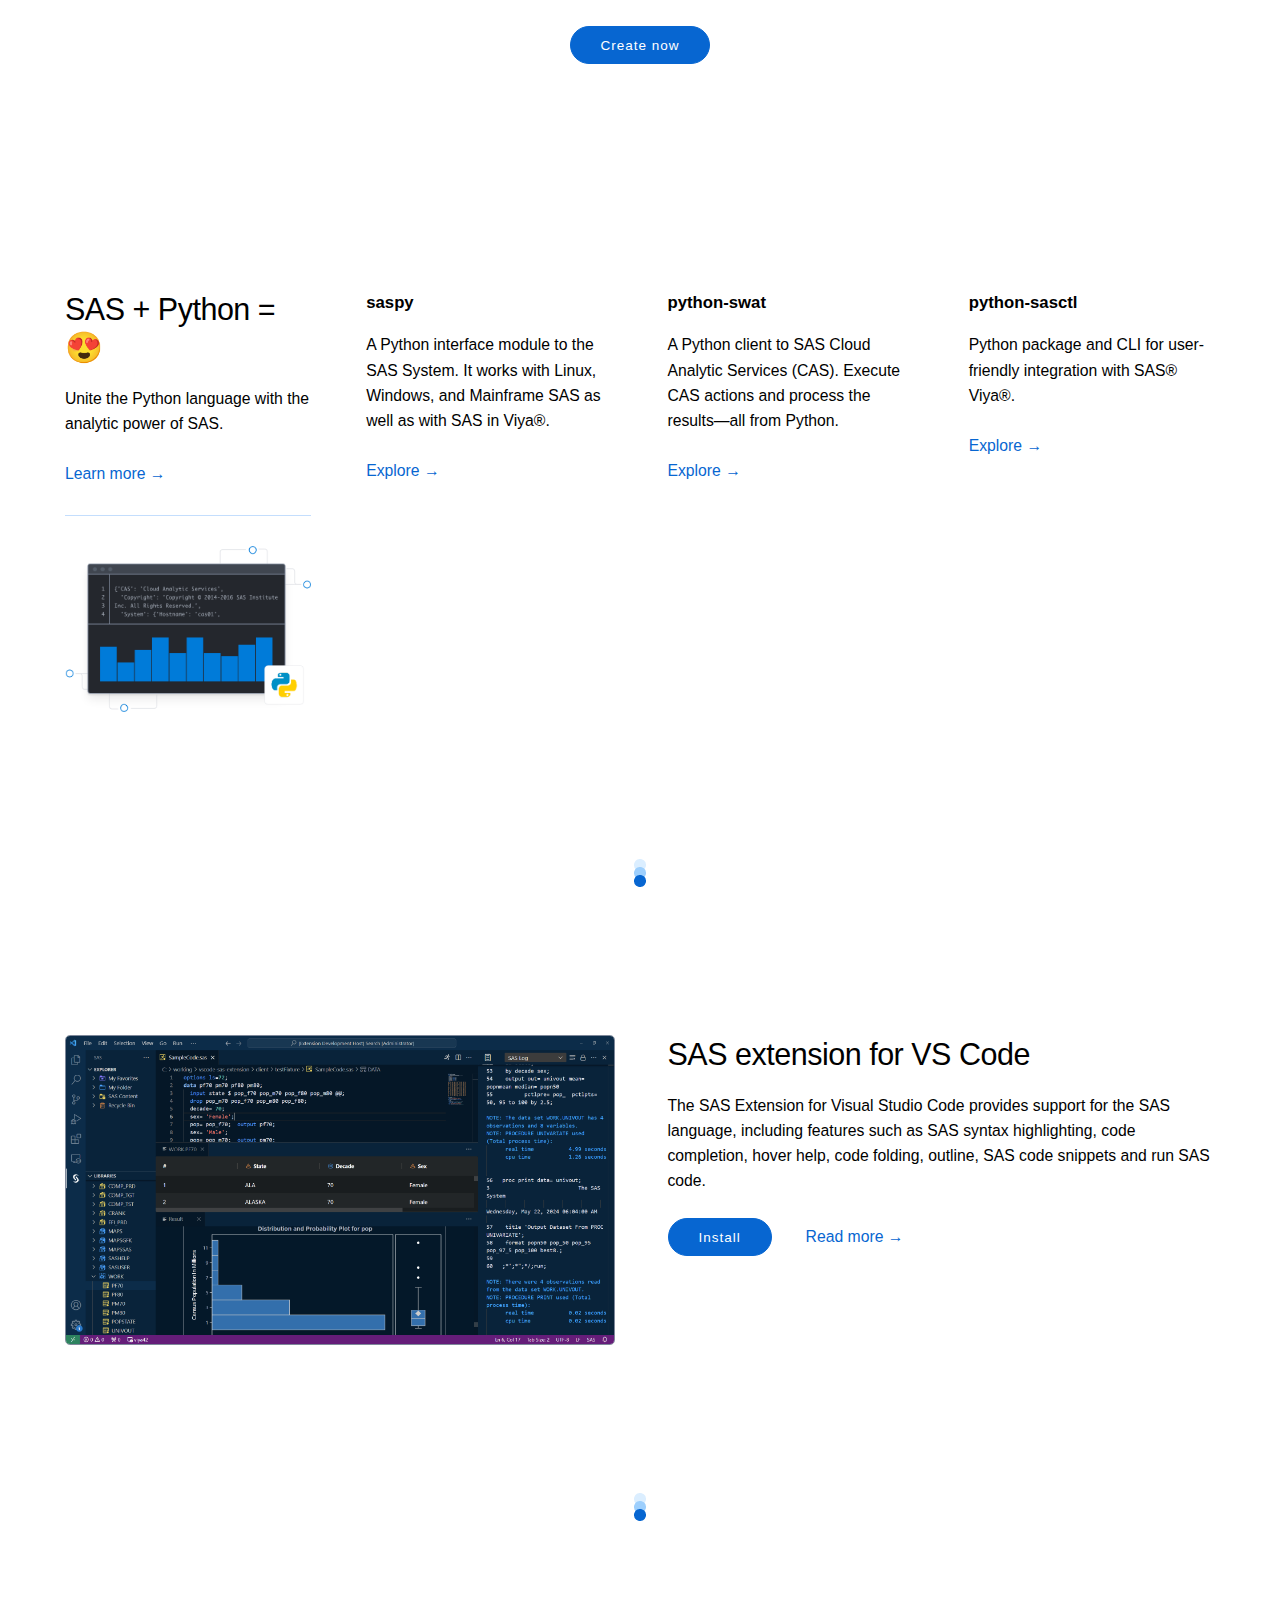
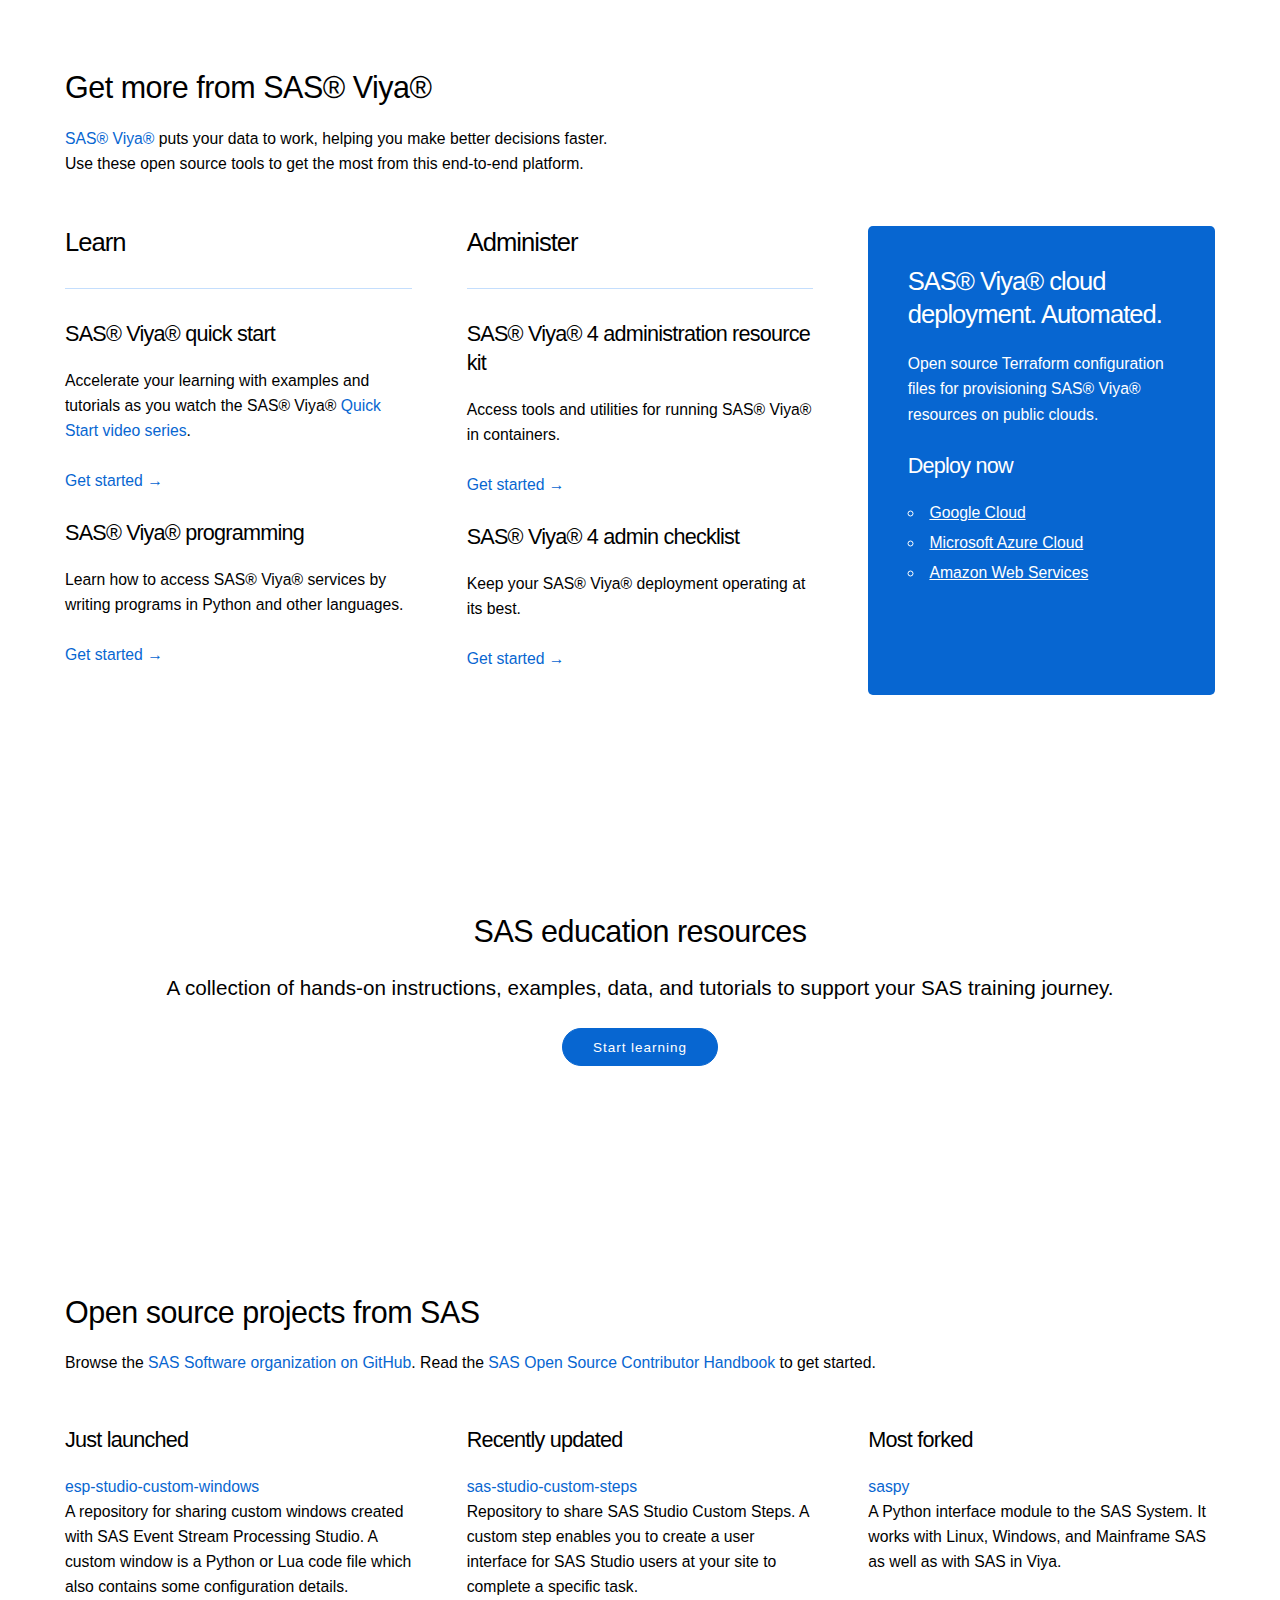
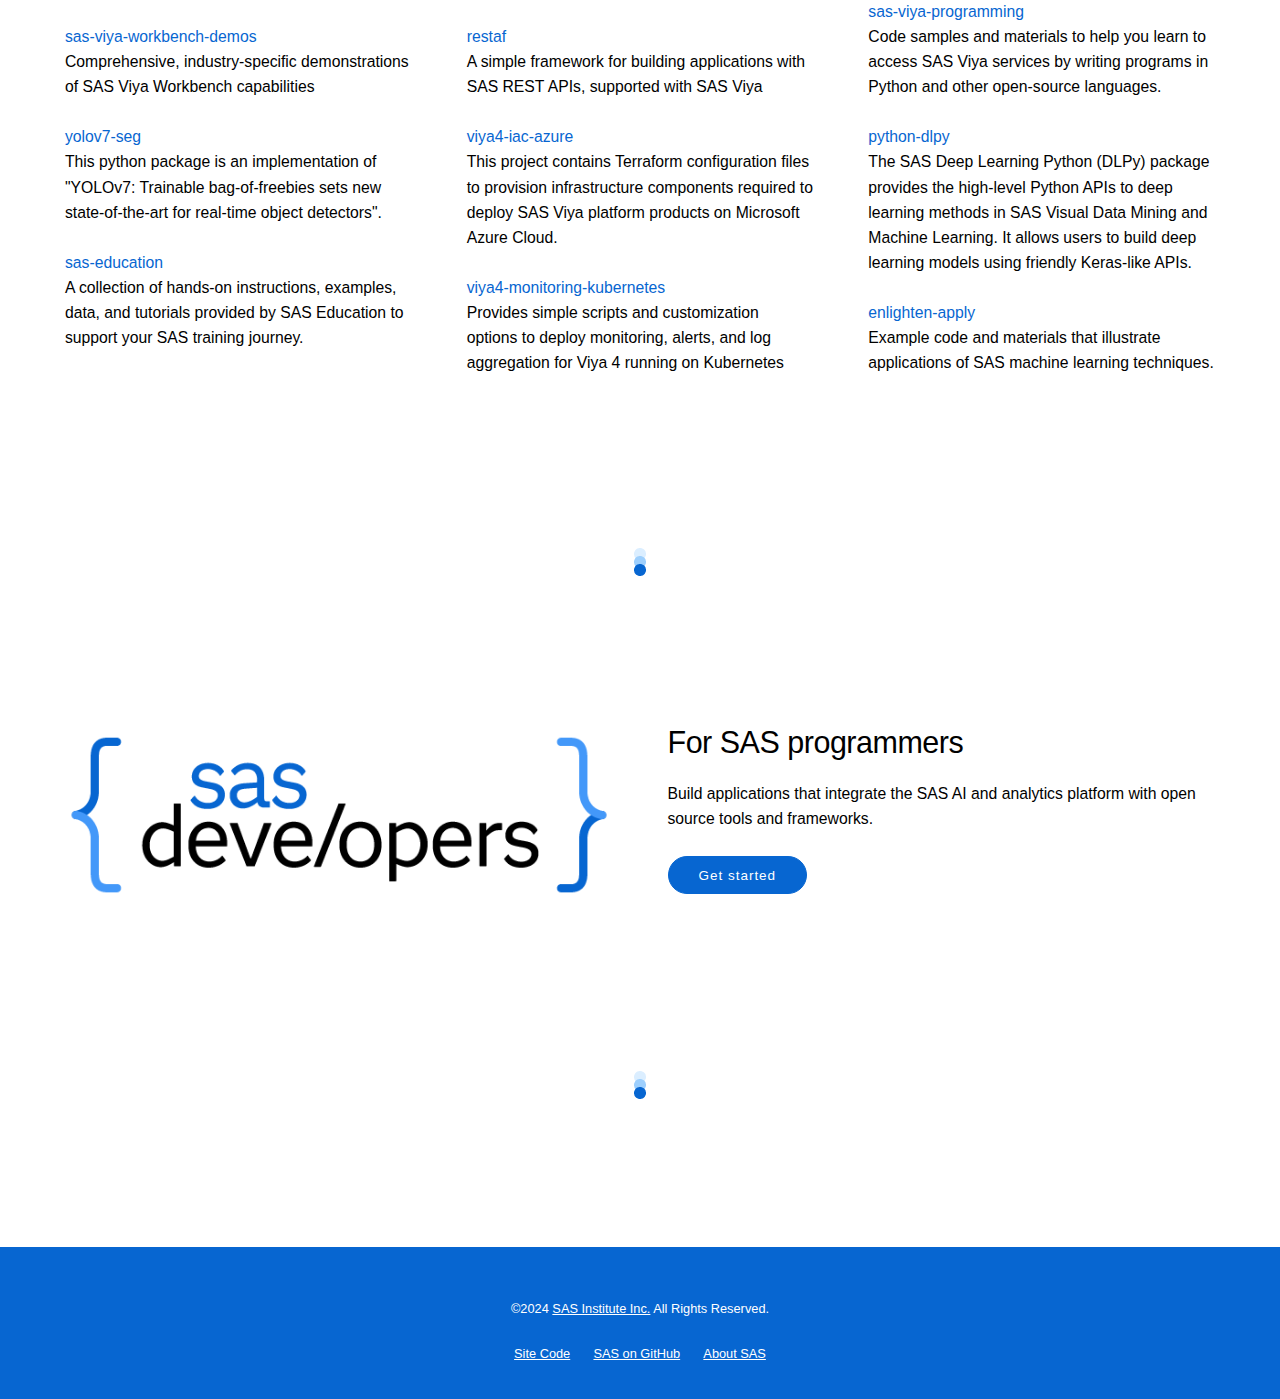
==== commit 259e6164: "feat: relocate workbench section" ====
--- a/index.html
+++ b/index.html
@@ -35,12 +35,12 @@
 
 <div class="grid-container halves">
 	<div>
+		<img class="u-img-border" src="images/sas-viya-workbench.png">
+	</div>
+	<div>
 		<h2>Meet SAS® Viya® Workbench</h2>
 		<p>Purpose-built for developers and modelers, <a href="https://www.sas.com/en_us/software/viya/workbench.html" title="Viya Workbench">Viya Workbench</a> is a self-service, on-demand compute environment for analytical development, including building AI and machine learning models for better data analysis.</p>
-		<p><a class="button button-classic" href="https://github.com/sassoftware/sas-viya-workbench-examples" title="sas-viya-workbench-examples">Download examples </a> <a href="https://github.com/sassoftware/sas-viya-workbench-demos" title="sas-viya-workbench-demos">Run demos →</a></p>
-	</div>
-	<div>
-		<img class="u-img-border" src="images/sas-viya-workbench.png">
+		<p><a class="button button-classic" href="https://github.com/sassoftware/sas-viya-workbench-examples" title="sas-viya-workbench-examples">View examples </a> <a href="https://github.com/sassoftware/sas-viya-workbench-demos" title="sas-viya-workbench-demos">Run demos →</a></p>
 	</div>
 </div>
 
@@ -95,9 +95,8 @@
 
 <!-- Banded section -->
 
-<div class="divider">
-	<div>
-	<img class="u-img-divider" src="images/standard-section-divider.png">
+<div class="band transparent-band">
+	<div>
 	</div>
 </div>
 
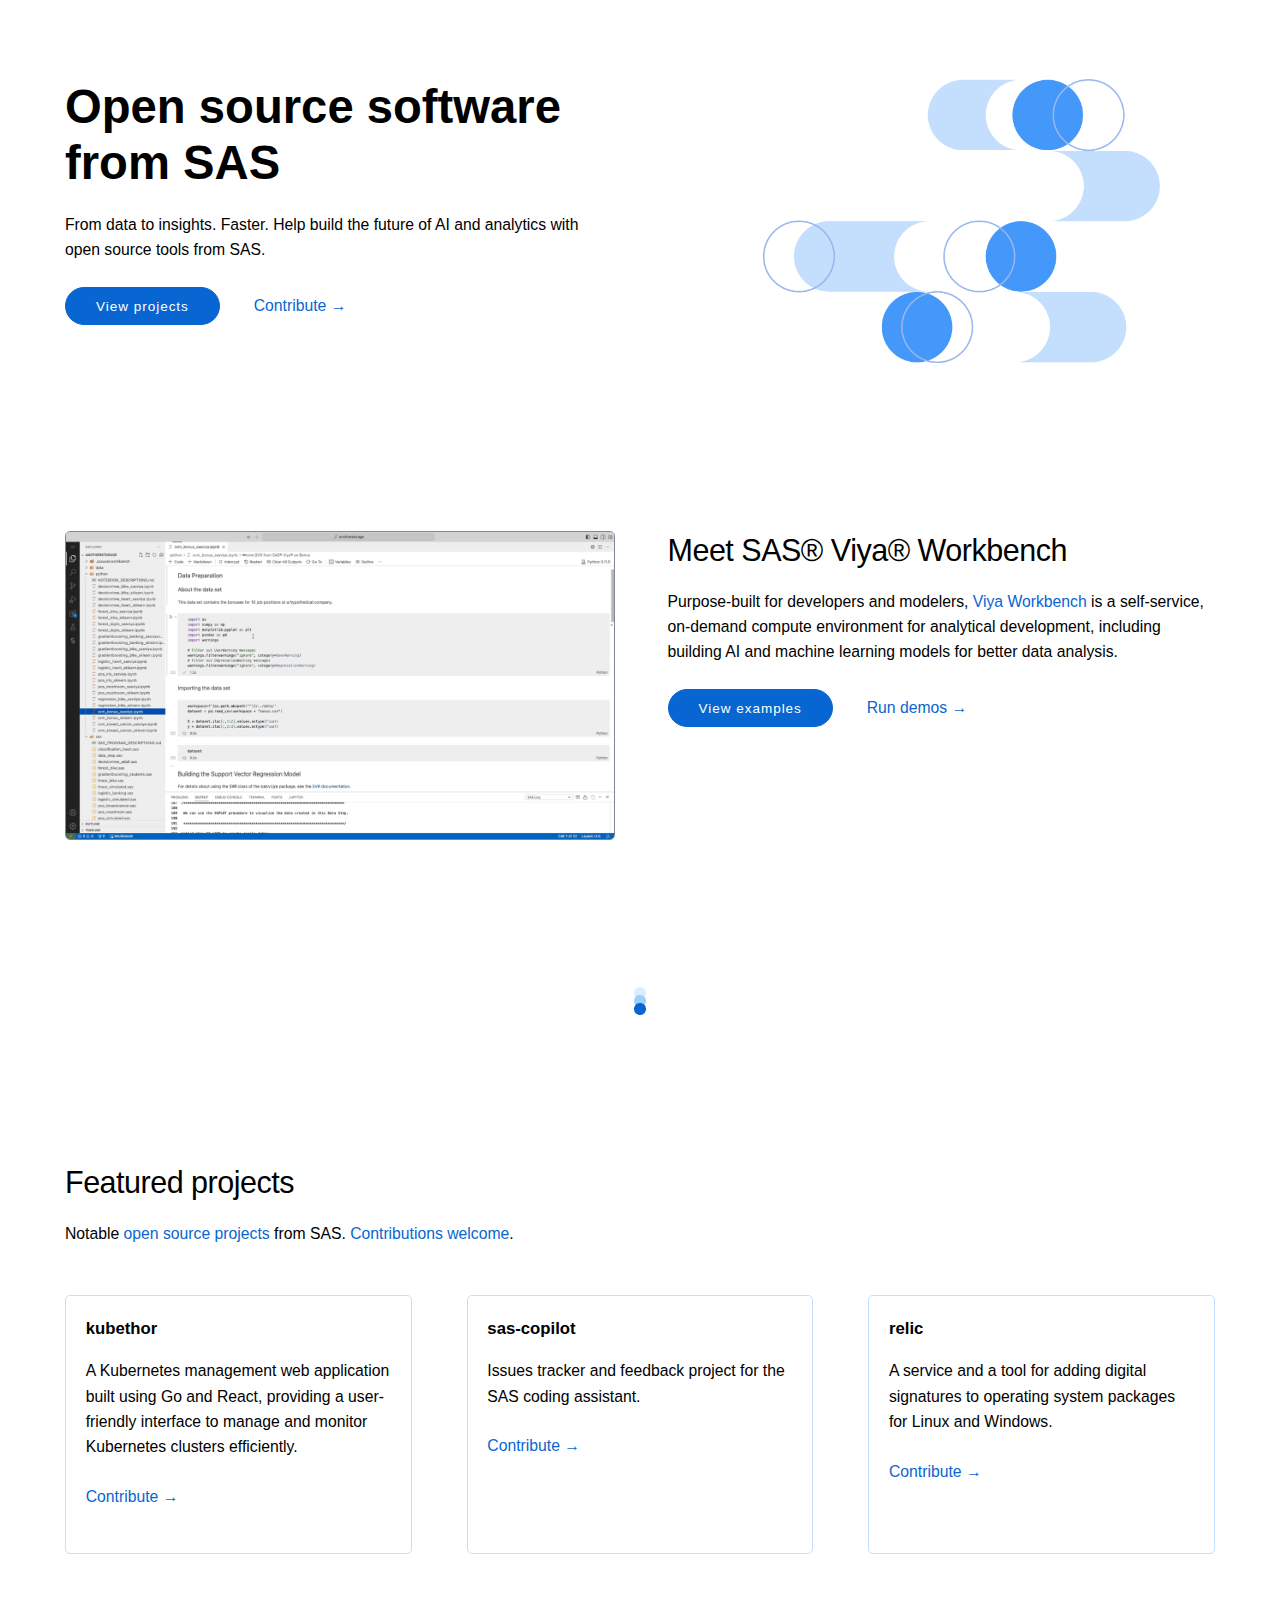
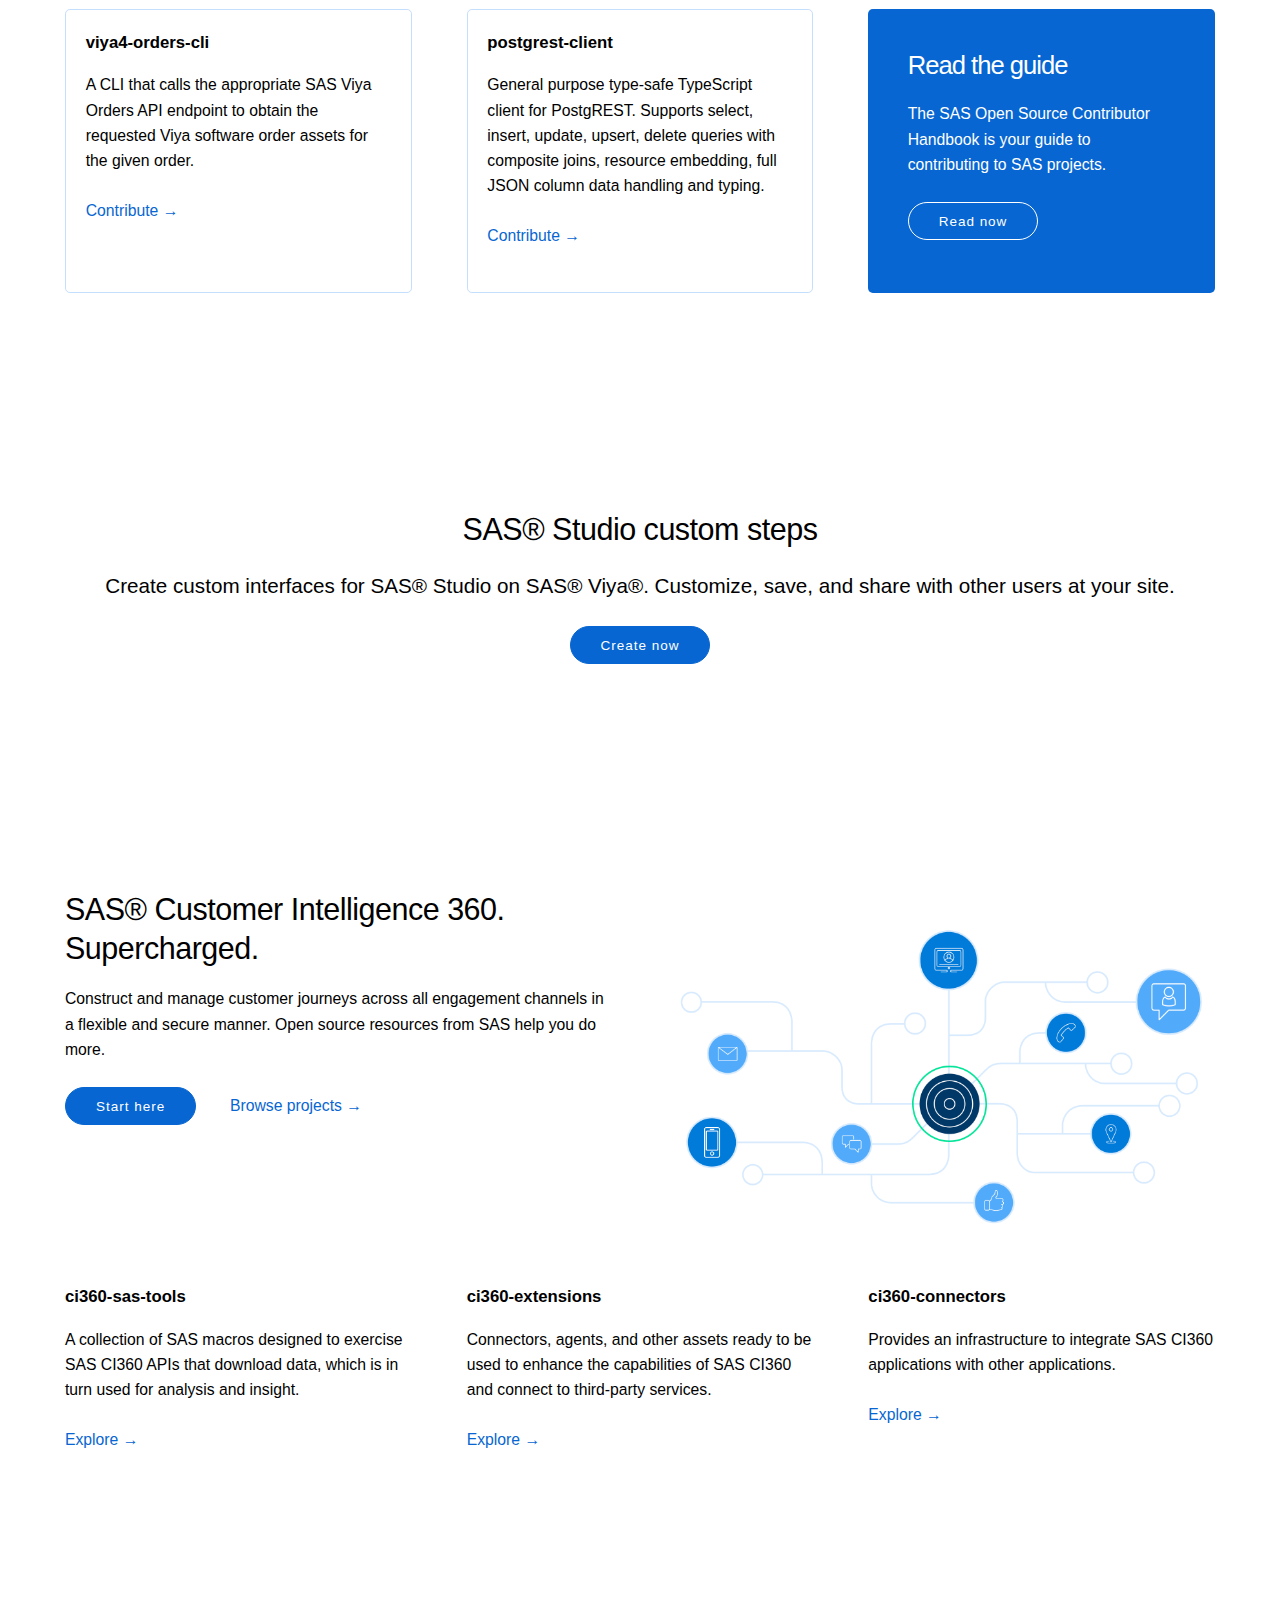
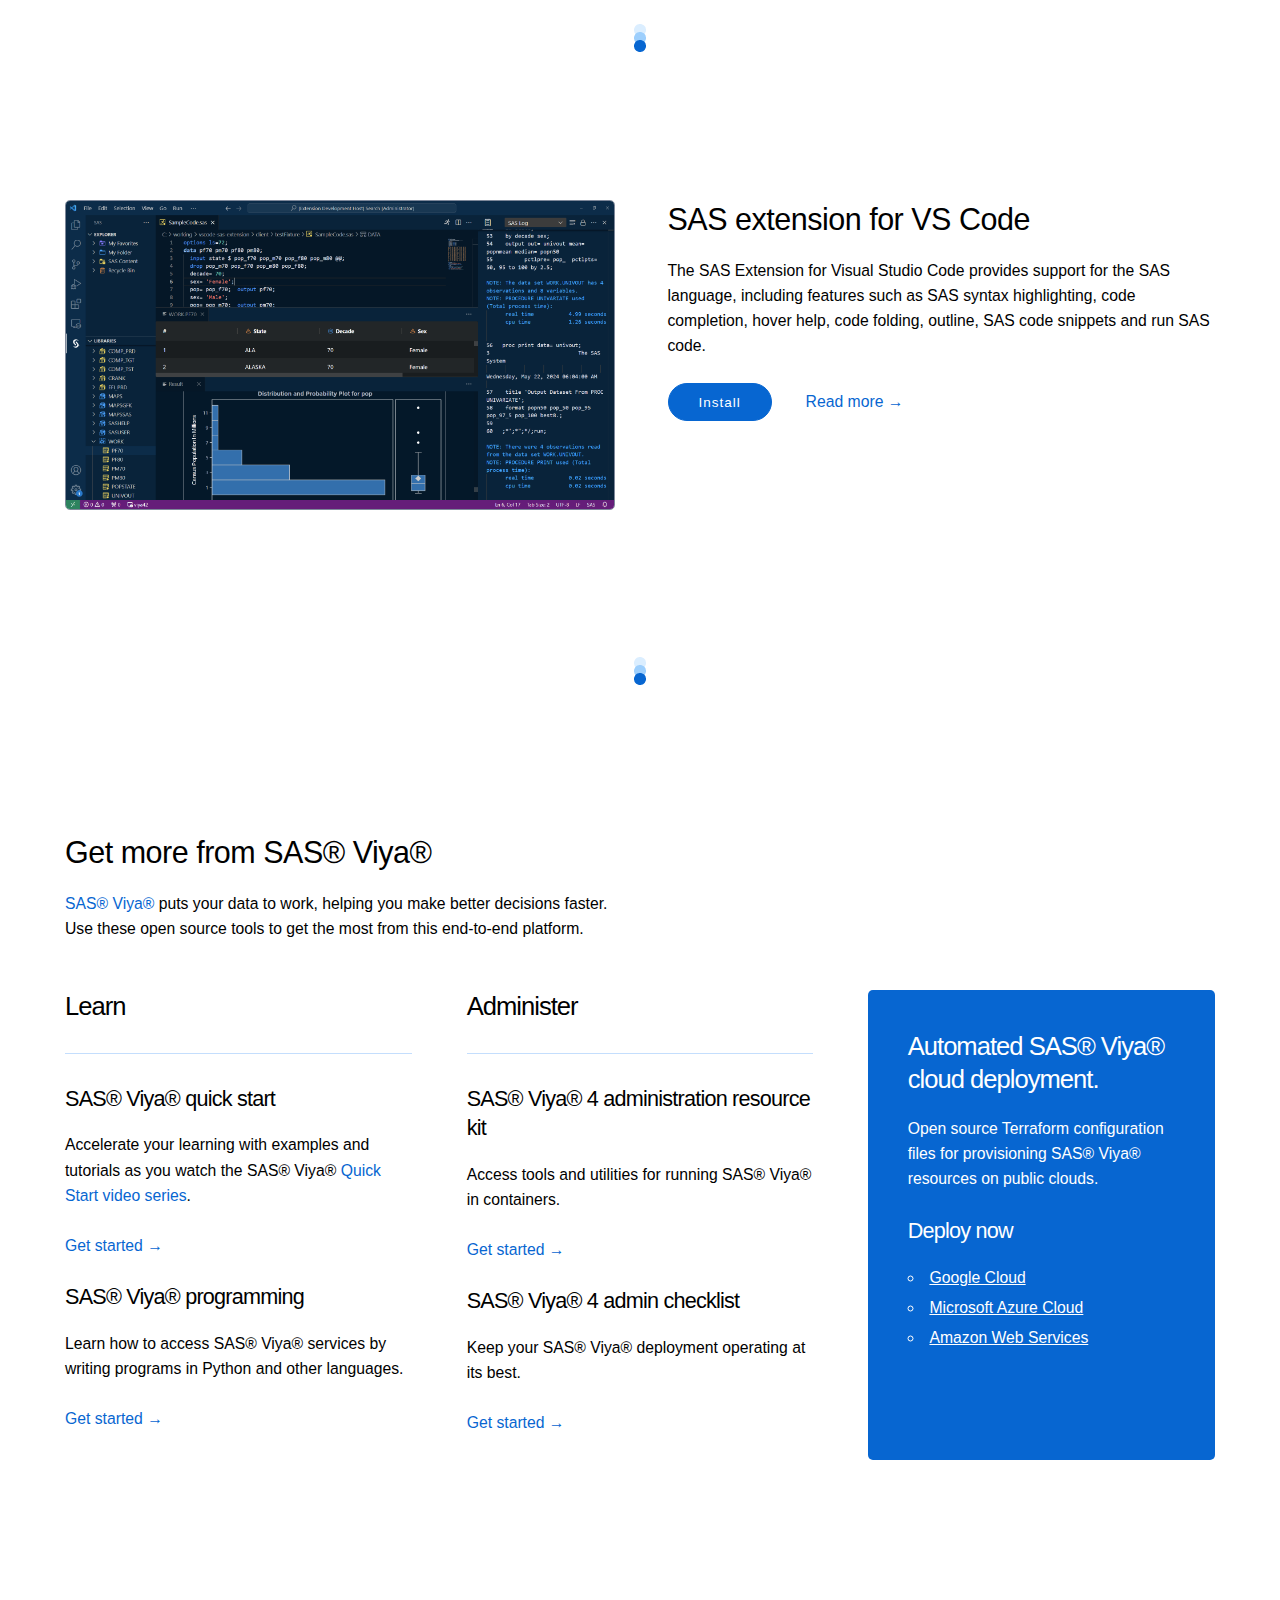
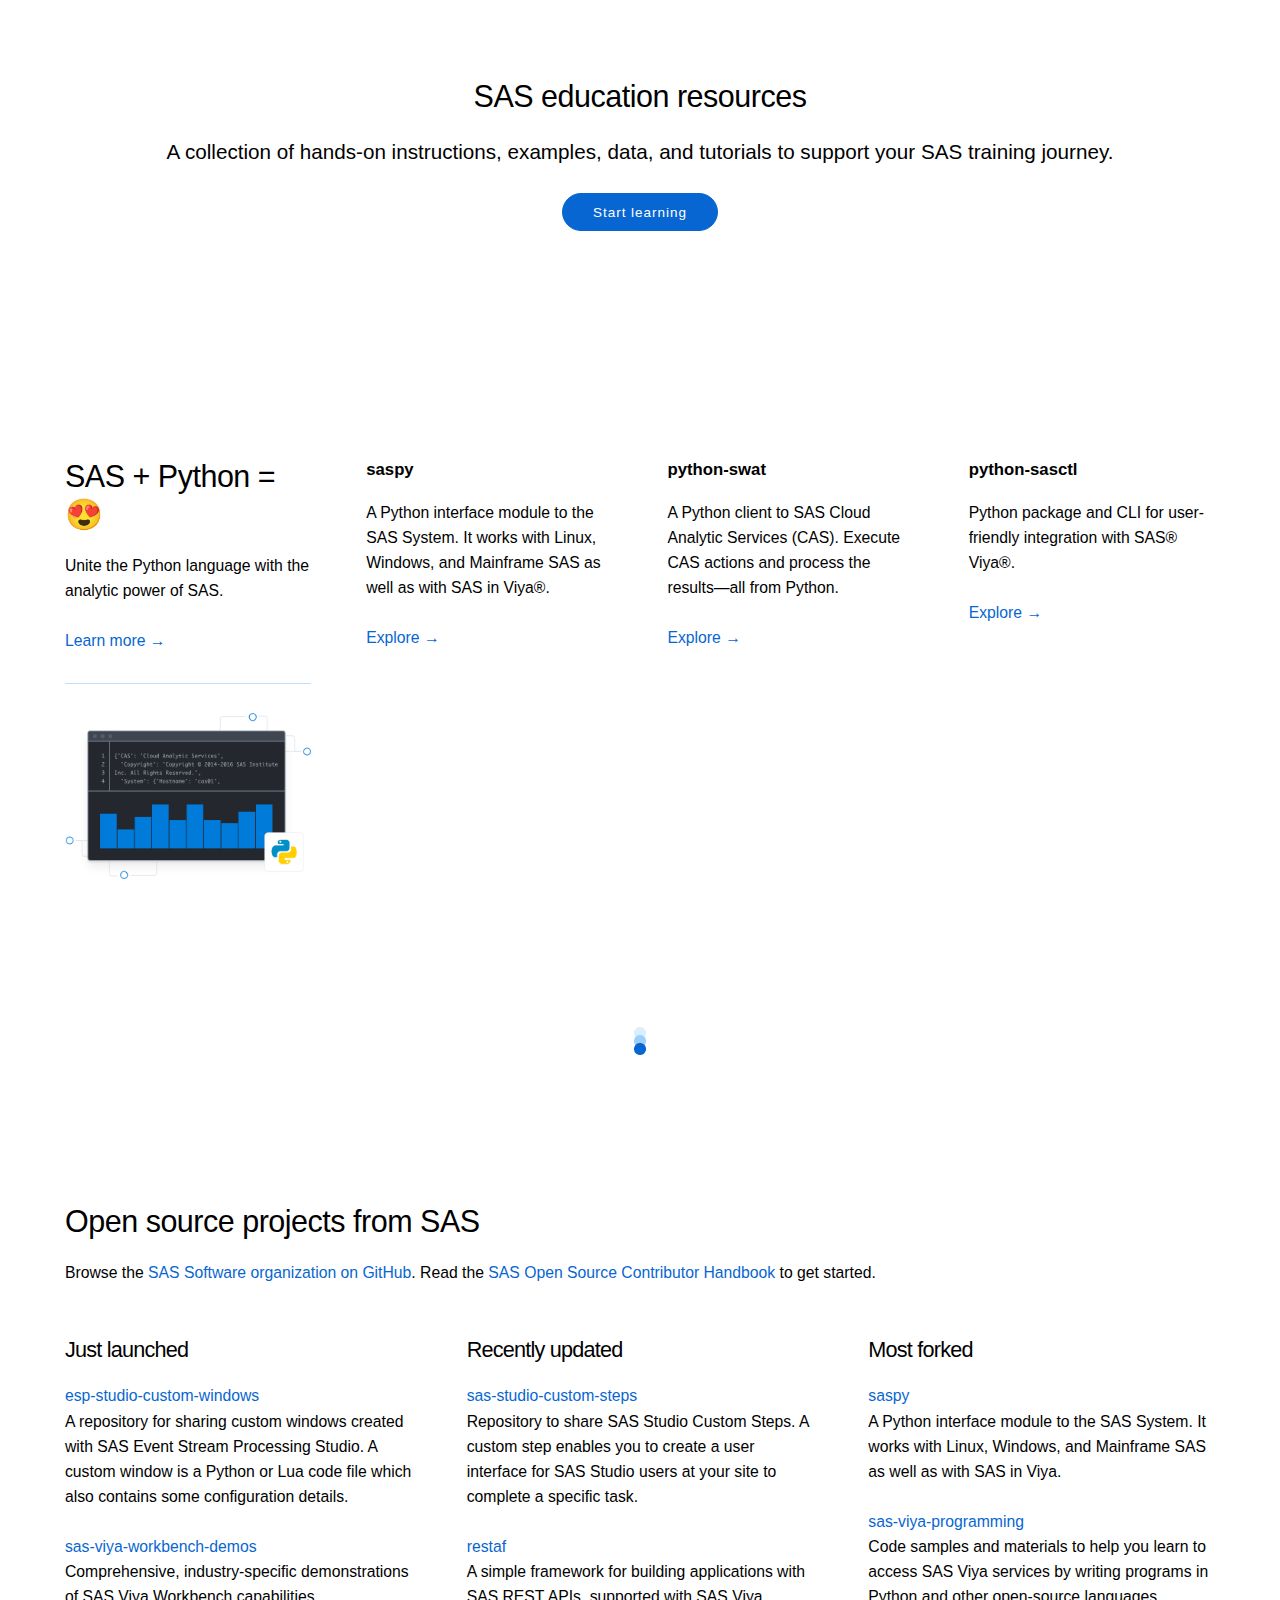
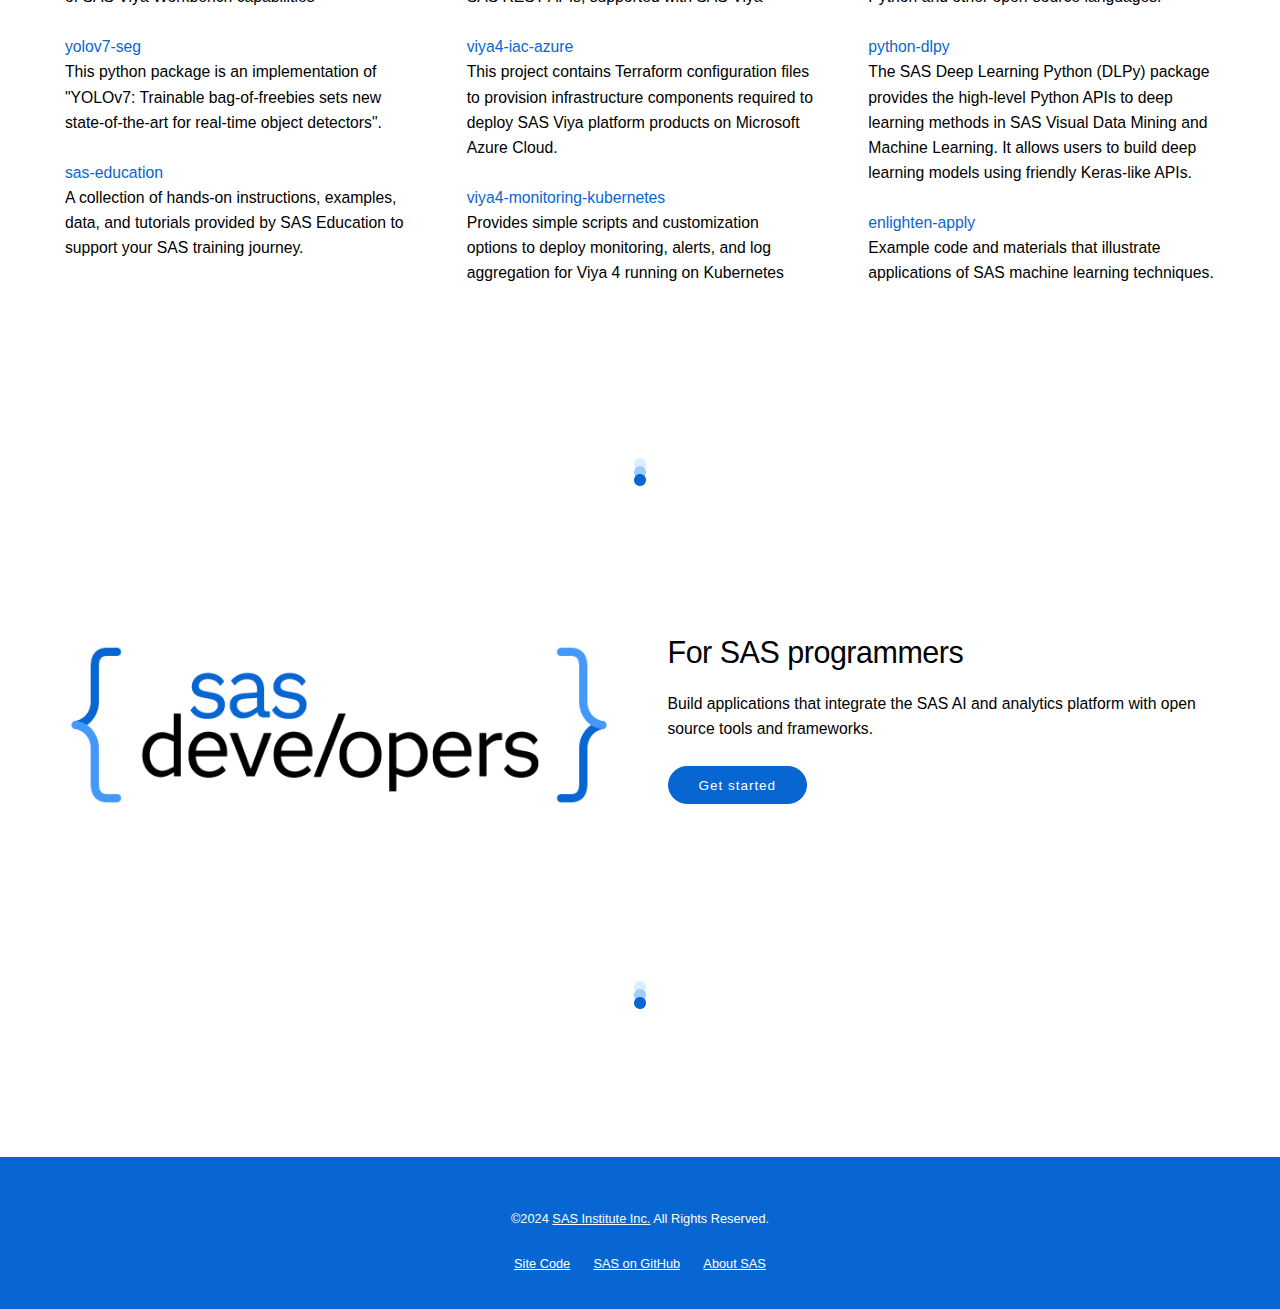
==== commit bf7d824b: "feat: compose remaining content and reorganize" ====
--- a/index.html
+++ b/index.html
@@ -97,8 +97,13 @@
 
 <div class="band transparent-band">
 	<div>
-	</div>
-</div>
+		<h2>SAS® Studio custom steps</h2>
+        <p class="u-embiggen">Create custom interfaces for SAS® Studio on SAS® Viya®. Customize, save, and share with other users at your site.</p>
+		<p><a class="button button-classic" href="https://github.com/sassoftware/sas-studio-custom-steps" title="sas-studio-custom-steps">Create now</a></p>
+	</div>
+</div>
+
+<!-- Body section -->
 
 <div class="grid-container halves" style="margin-bottom:2.5rem;">
 	<div>
@@ -112,55 +117,19 @@
 </div>
 <div class="grid-container thirds">
 	<div>
-		<h6>project</h6>
-		<p>Lorem ipsum dolor sit amet, consectetur adipisicing elit, sed do eiusmod tempor incididunt ut labore et dolore magna aliqua.</p>
-		<p><a href="https://sas.com" title="sas.com">Explore →</a></p>
-	</div>
-	<div>
-		<h6>project</h6>
-		<p>Lorem ipsum dolor sit amet, consectetur adipisicing elit, sed do eiusmod tempor incididunt ut labore et dolore magna aliqua.</p>
-		<p><a href="https://sas.com" title="sas.com">Explore →</a></p>
-	</div>
-	<div>
-		<h6>project</h6>
-		<p>Lorem ipsum dolor sit amet, consectetur adipisicing elit, sed do eiusmod tempor incididunt ut labore et dolore magna aliqua.</p>
-		<p><a href="https://sas.com" title="sas.com">Explore →</a></p>
-	</div>
-</div>
-<!-- Banded section -->
-
-<div class="band transparent-band">
-	<div>
-		<h2>SAS® Studio custom steps</h2>
-        <p class="u-embiggen">Create custom interfaces for SAS® Studio on SAS® Viya®. Customize, save, and share with other users at your site.</p>
-		<p><a class="button button-classic" href="https://github.com/sassoftware/sas-studio-custom-steps" title="sas-studio-custom-steps">Create now</a></p>
-	</div>
-</div>
-
-<!-- Body section -->
-
-<div class="grid-container quarters">
-	<div>
-		<h2>SAS + Python = 😍</h2>
-		<p>Unite the Python language with the analytic power of SAS.</p>
-		<a href="https://developer.sas.com/open-source/python" title="Integrate SAS with Python">Learn more →</a>
-		<hr>
-		<img src="images/sas-python.png">
-	</div>
-	<div>
-		<h6>saspy</h6>
-		<p>A Python interface module to the SAS System. It works with Linux, Windows, and Mainframe SAS as well as with SAS in Viya®.</p>
-		<p><a href="https://github.com/sassoftware/saspy" title="saspy">Explore →</a></p>
-	</div>
-	<div>
-		<h6>python-swat</h6>
-		<p>A Python client to SAS Cloud Analytic Services (CAS). Execute CAS actions and process the results—all from Python.</p>
-		<p><a href="https://github.com/sassoftware/python-swat" title="python-swat">Explore →</a></p>
-	</div>
-	<div>
-		<h6>python-sasctl</h6>
-		<p>Python package and CLI for user-friendly integration with SAS® Viya®.</p>
-		<p><a href="https://github.com/sassoftware/python-sasctl" title="python-sasctl">Explore →</a></p>
+		<h6>ci360-sas-tools</h6>
+		<p>A collection of SAS macros designed to exercise SAS CI360 APIs that download data, which is in turn used for analysis and insight.</p>
+		<p><a href="https://github.com/sassoftware/ci360-sas-tools" title="ci360-sas-tools">Explore →</a></p>
+	</div>
+	<div>
+		<h6>ci360-extensions</h6>
+		<p>Connectors, agents, and other assets ready to be used to enhance the capabilities of SAS CI360 and connect to third-party services.</p>
+		<p><a href="https://github.com/sassoftware/ci360-extensions" title="ci360-extensions">Explore →</a></p>
+	</div>
+	<div>
+		<h6>ci360-connectors</h6>
+		<p>Provides an infrastructure to integrate SAS CI360 applications with other applications.</p>
+		<p><a href="https://github.com/sassoftware/ci360-connectors" title="ci360-connectors">Explore →</a></p>
 	</div>
 </div>
 
@@ -224,7 +193,7 @@
 		<p><a href="https://github.com/sassoftware/viya4-admin-checklist" title="viya4-admin-checklist">Get started →</a></p>
 	</div>
 	<div class="inverted">
-		<h3>SAS® Viya® cloud deployment. Automated.</h3>
+		<h3>Automated SAS® Viya® cloud deployment.</h3>
 		<p>Open source Terraform configuration files for provisioning SAS® Viya® resources on public clouds.</p>
 		<h4>Deploy now</h4>
 		<ul>
@@ -242,6 +211,41 @@
 		<h2>SAS education resources</h2>
 		<p class="u-embiggen">A collection of hands-on instructions, examples, data, and tutorials to support your SAS training journey.</p>
 		<p><a class="button button-classic" href="https://github.com/sassoftware/sas-education">Start learning</a><p>
+	</div>
+</div>
+
+<!-- Body section -->
+
+<div class="grid-container quarters">
+	<div>
+		<h2>SAS + Python = 😍</h2>
+		<p>Unite the Python language with the analytic power of SAS.</p>
+		<a href="https://developer.sas.com/open-source/python" title="Integrate SAS with Python">Learn more →</a>
+		<hr>
+		<img src="images/sas-python.png">
+	</div>
+	<div>
+		<h6>saspy</h6>
+		<p>A Python interface module to the SAS System. It works with Linux, Windows, and Mainframe SAS as well as with SAS in Viya®.</p>
+		<p><a href="https://github.com/sassoftware/saspy" title="saspy">Explore →</a></p>
+	</div>
+	<div>
+		<h6>python-swat</h6>
+		<p>A Python client to SAS Cloud Analytic Services (CAS). Execute CAS actions and process the results—all from Python.</p>
+		<p><a href="https://github.com/sassoftware/python-swat" title="python-swat">Explore →</a></p>
+	</div>
+	<div>
+		<h6>python-sasctl</h6>
+		<p>Python package and CLI for user-friendly integration with SAS® Viya®.</p>
+		<p><a href="https://github.com/sassoftware/python-sasctl" title="python-sasctl">Explore →</a></p>
+	</div>
+</div>
+
+<!-- Banded section -->
+
+<div class="divider">
+	<div>
+	<img class="u-img-divider" src="images/standard-section-divider.png">
 	</div>
 </div>
 
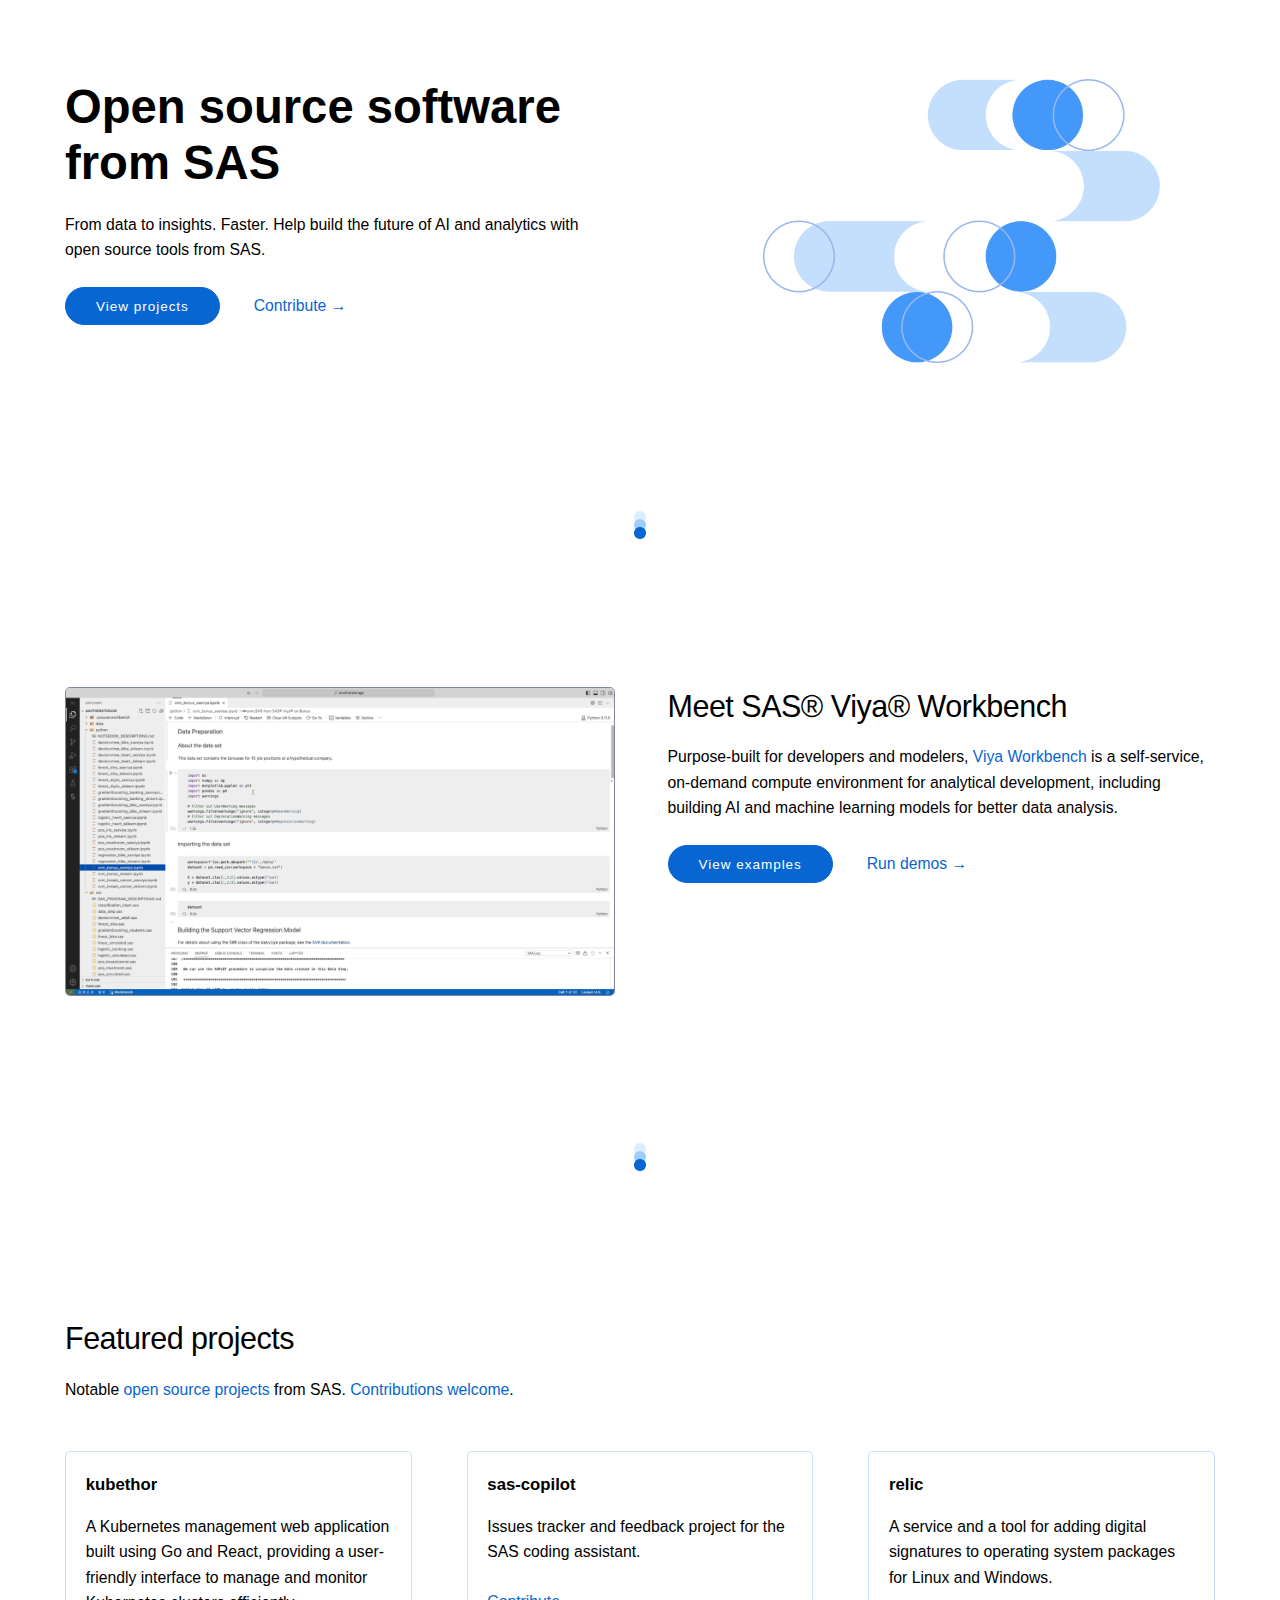
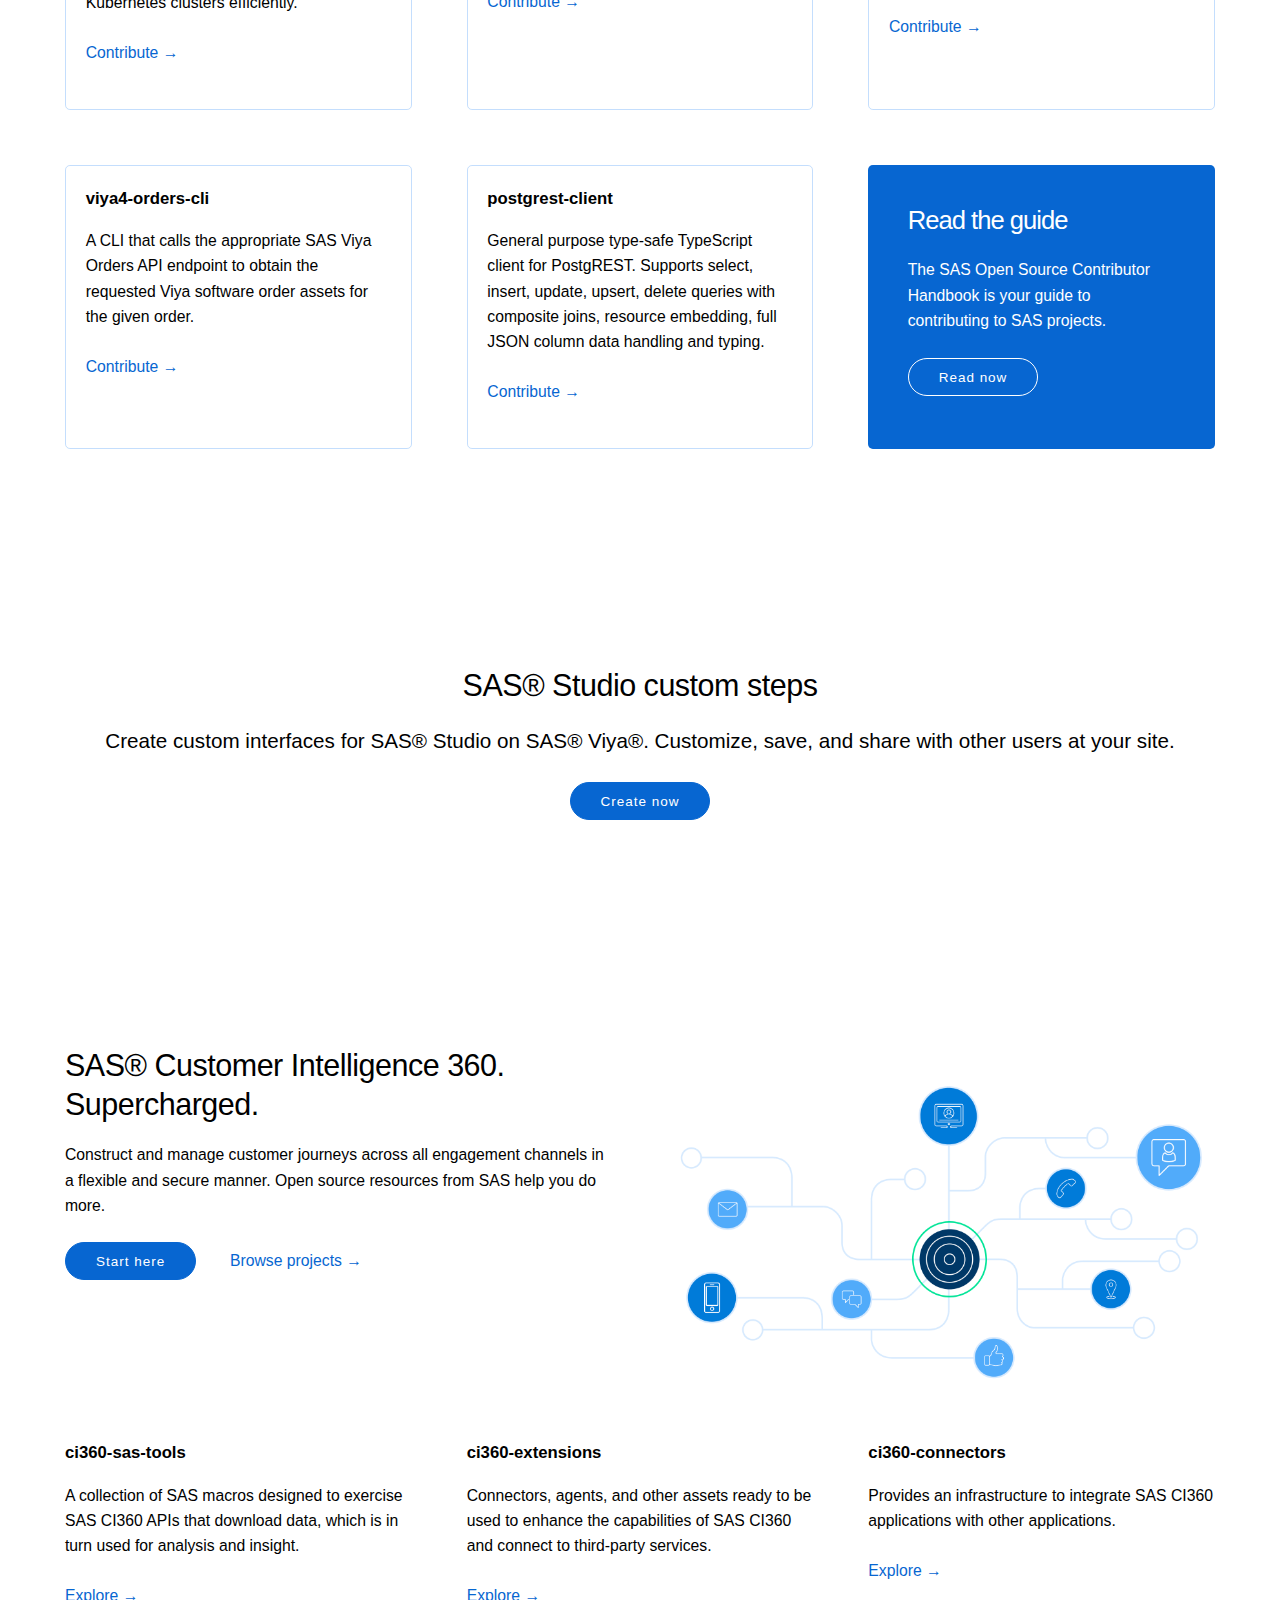
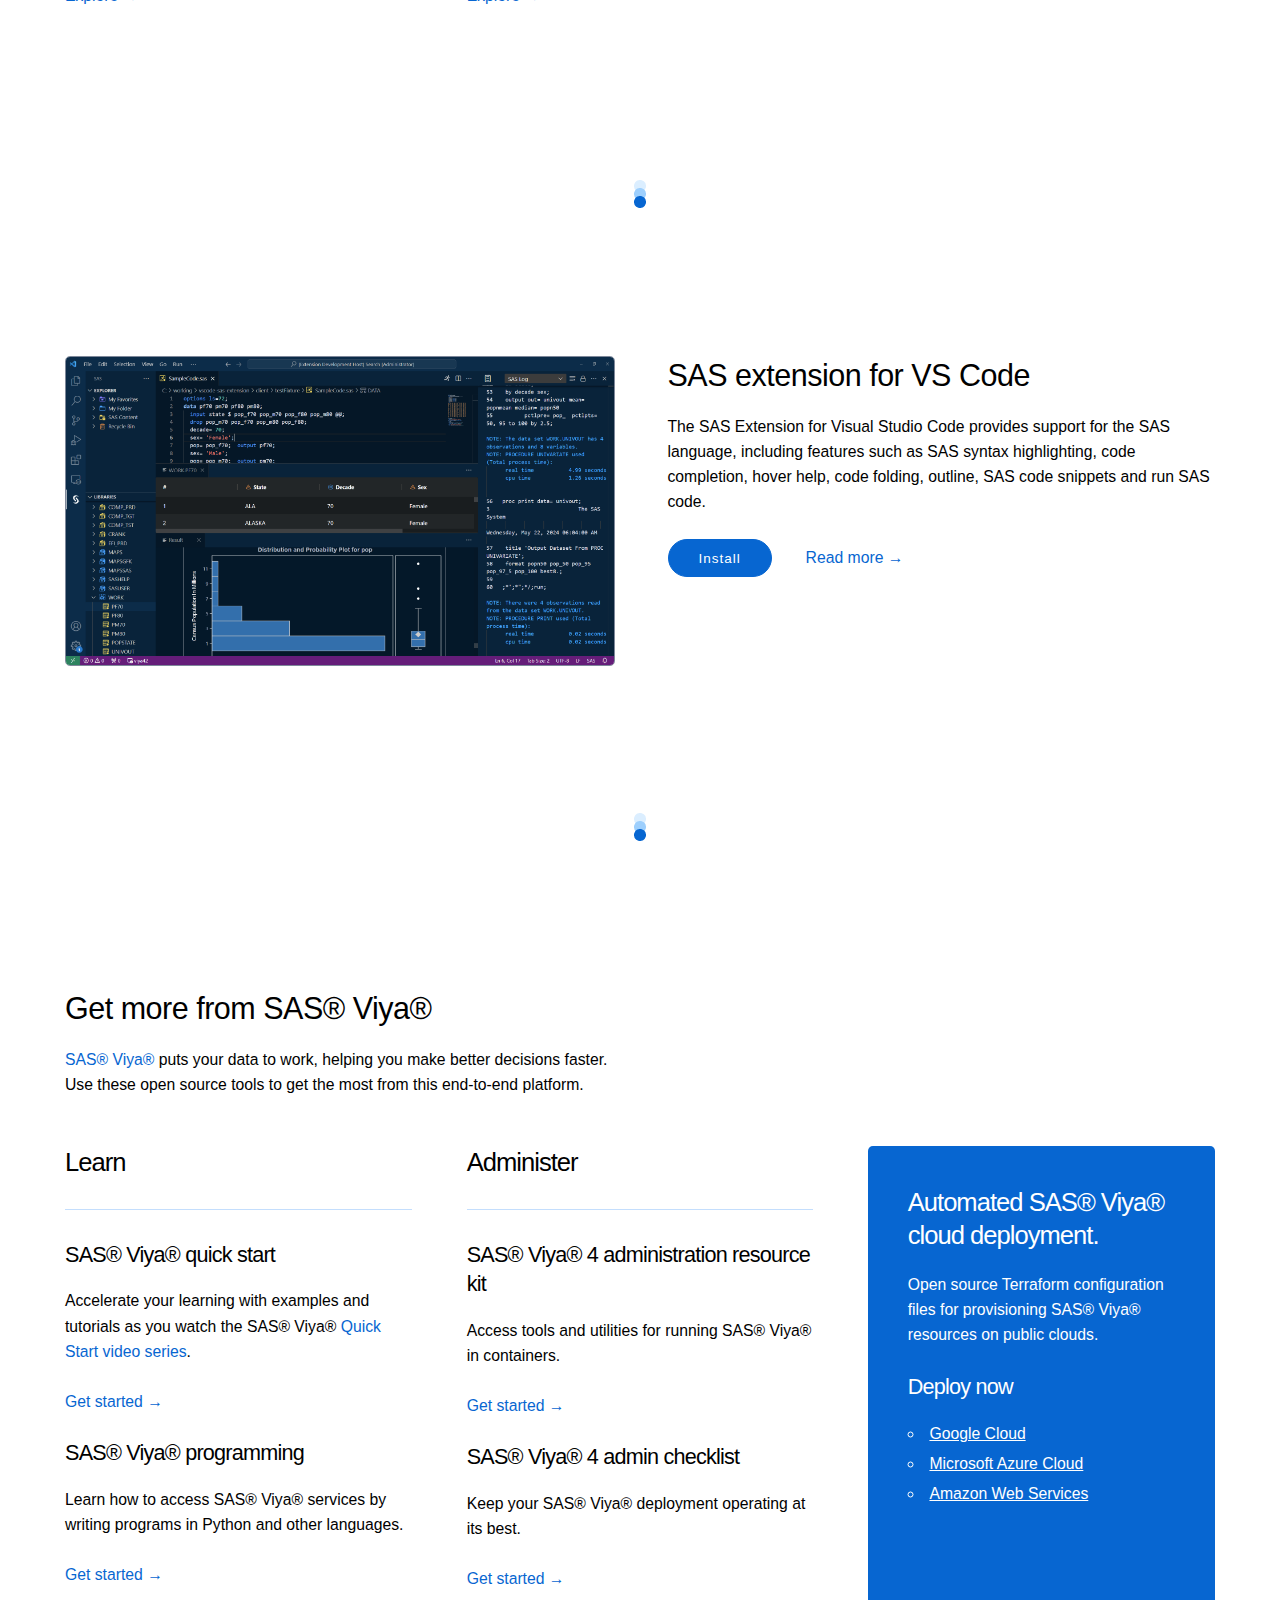
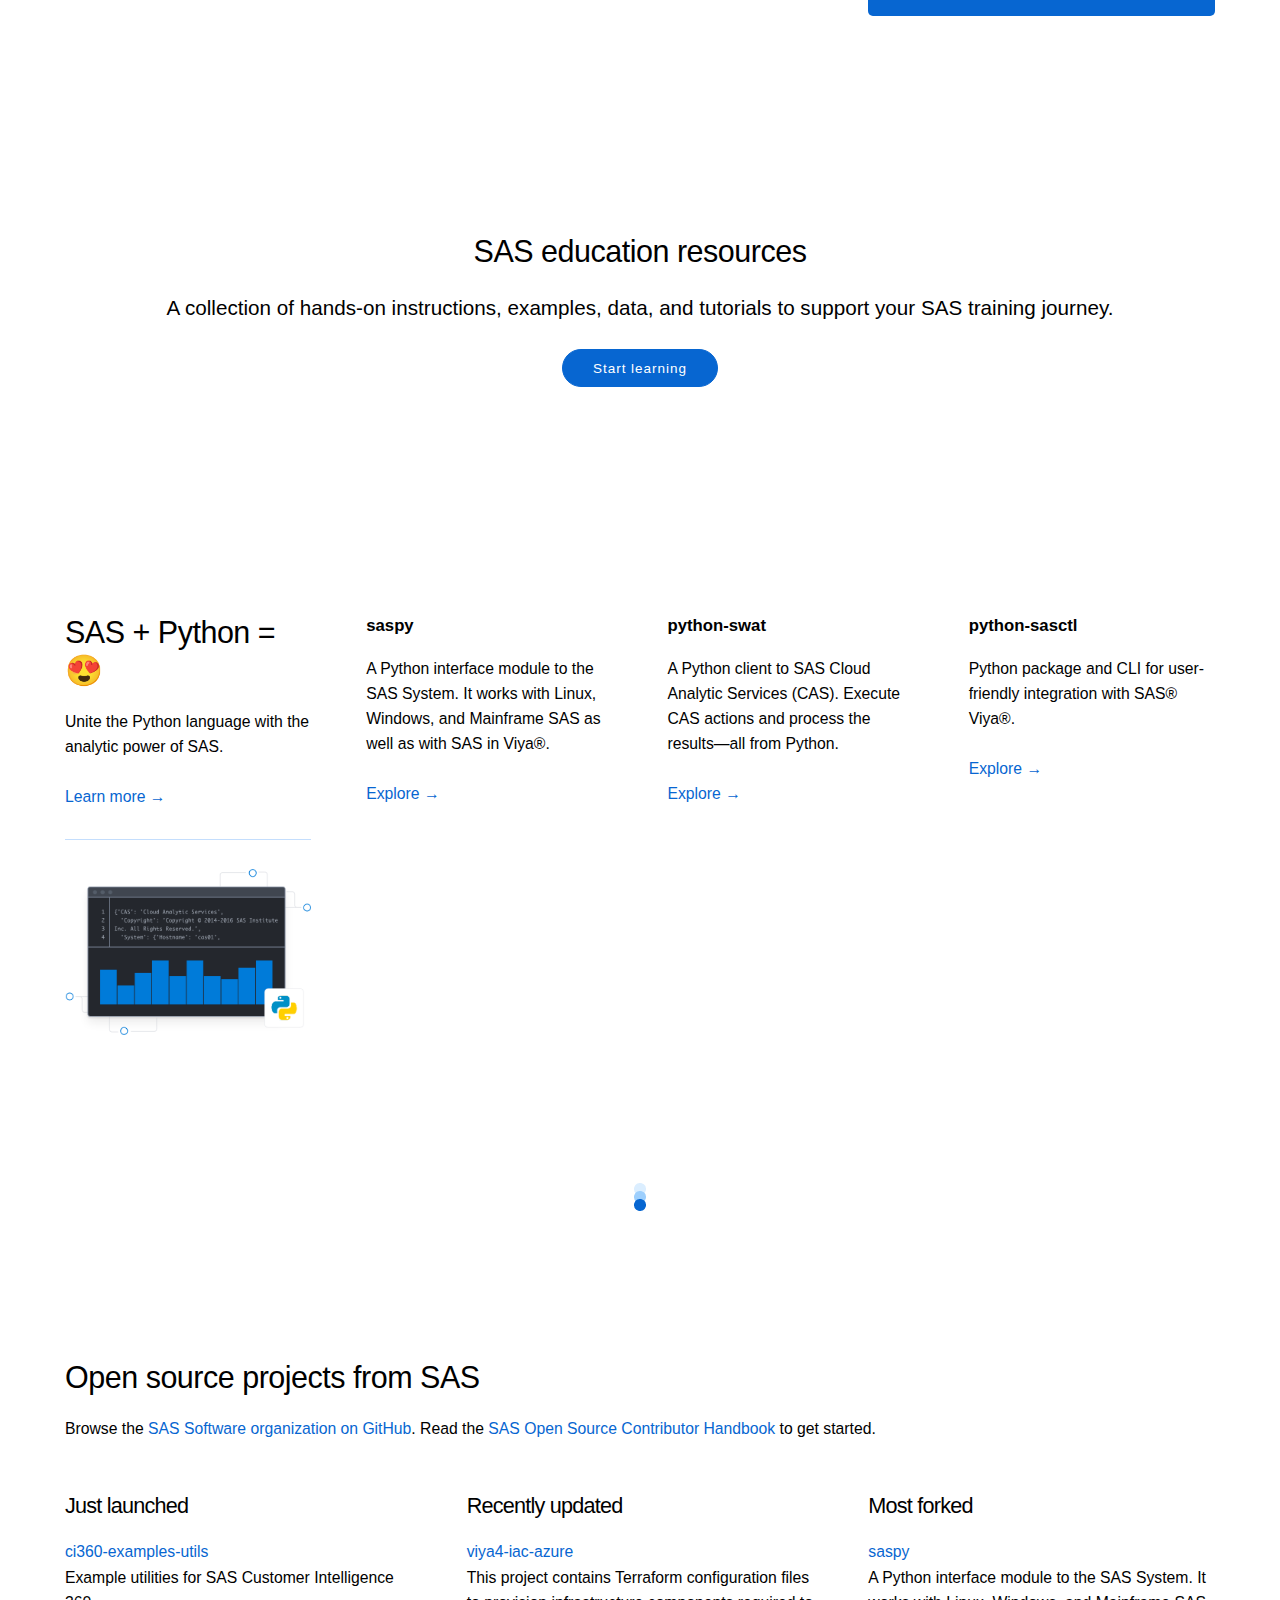
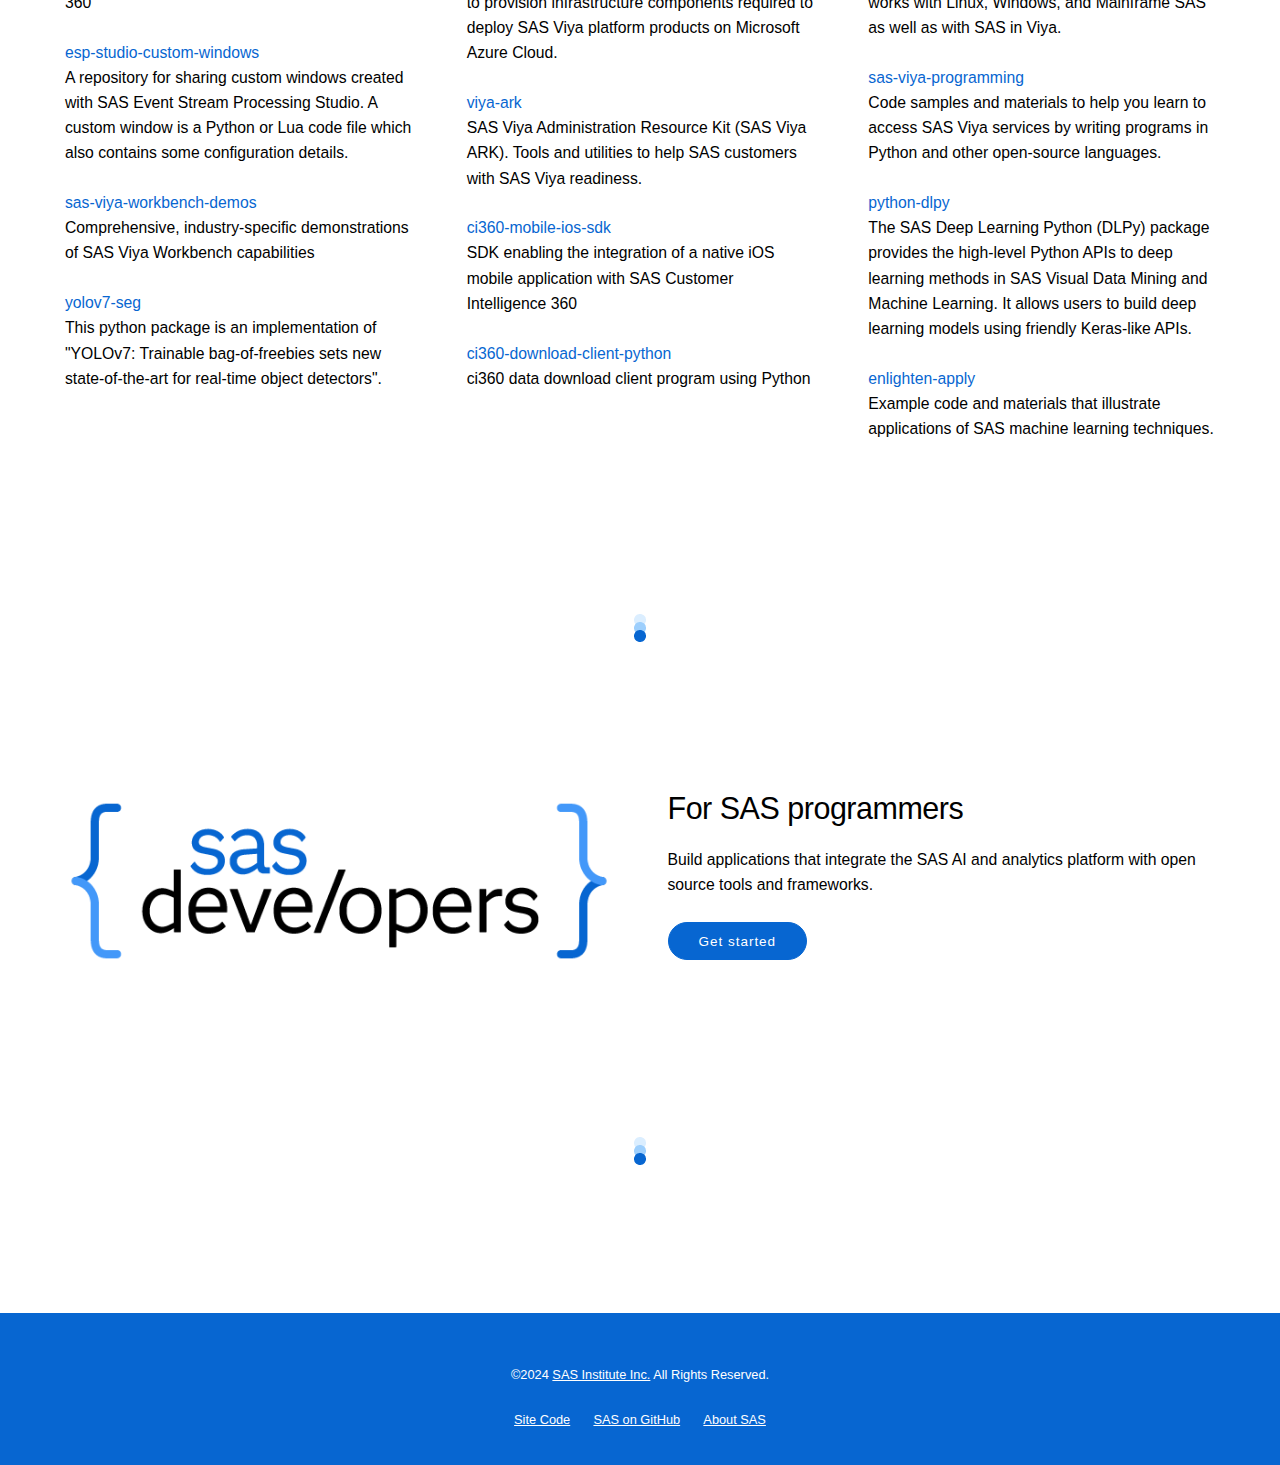
==== commit d833749e: "fix: update header arrangement" ====
--- a/index.html
+++ b/index.html
@@ -20,7 +20,7 @@
 
 <!-- Body section -->
 
-<div class="grid-container halves" style="margin-top:8rem;margin-bottom:17rem;">
+<div class="grid-container halves" style="margin-top:8rem;">
 	<div>
 		<h1>Open source software from SAS</h1>
 		<p>From data to insights. Faster. Help build the future of AI and analytics with open source tools from SAS.</p>
@@ -28,6 +28,14 @@
 	</div>
 	<div>
 		<img class="u-img-hero" src="images/sas-colors-2.png">
+	</div>
+</div>
+
+<!-- Banded section -->
+
+<div class="divider">
+	<div>
+	<img class="u-img-divider" src="images/standard-section-divider.png">
 	</div>
 </div>
 
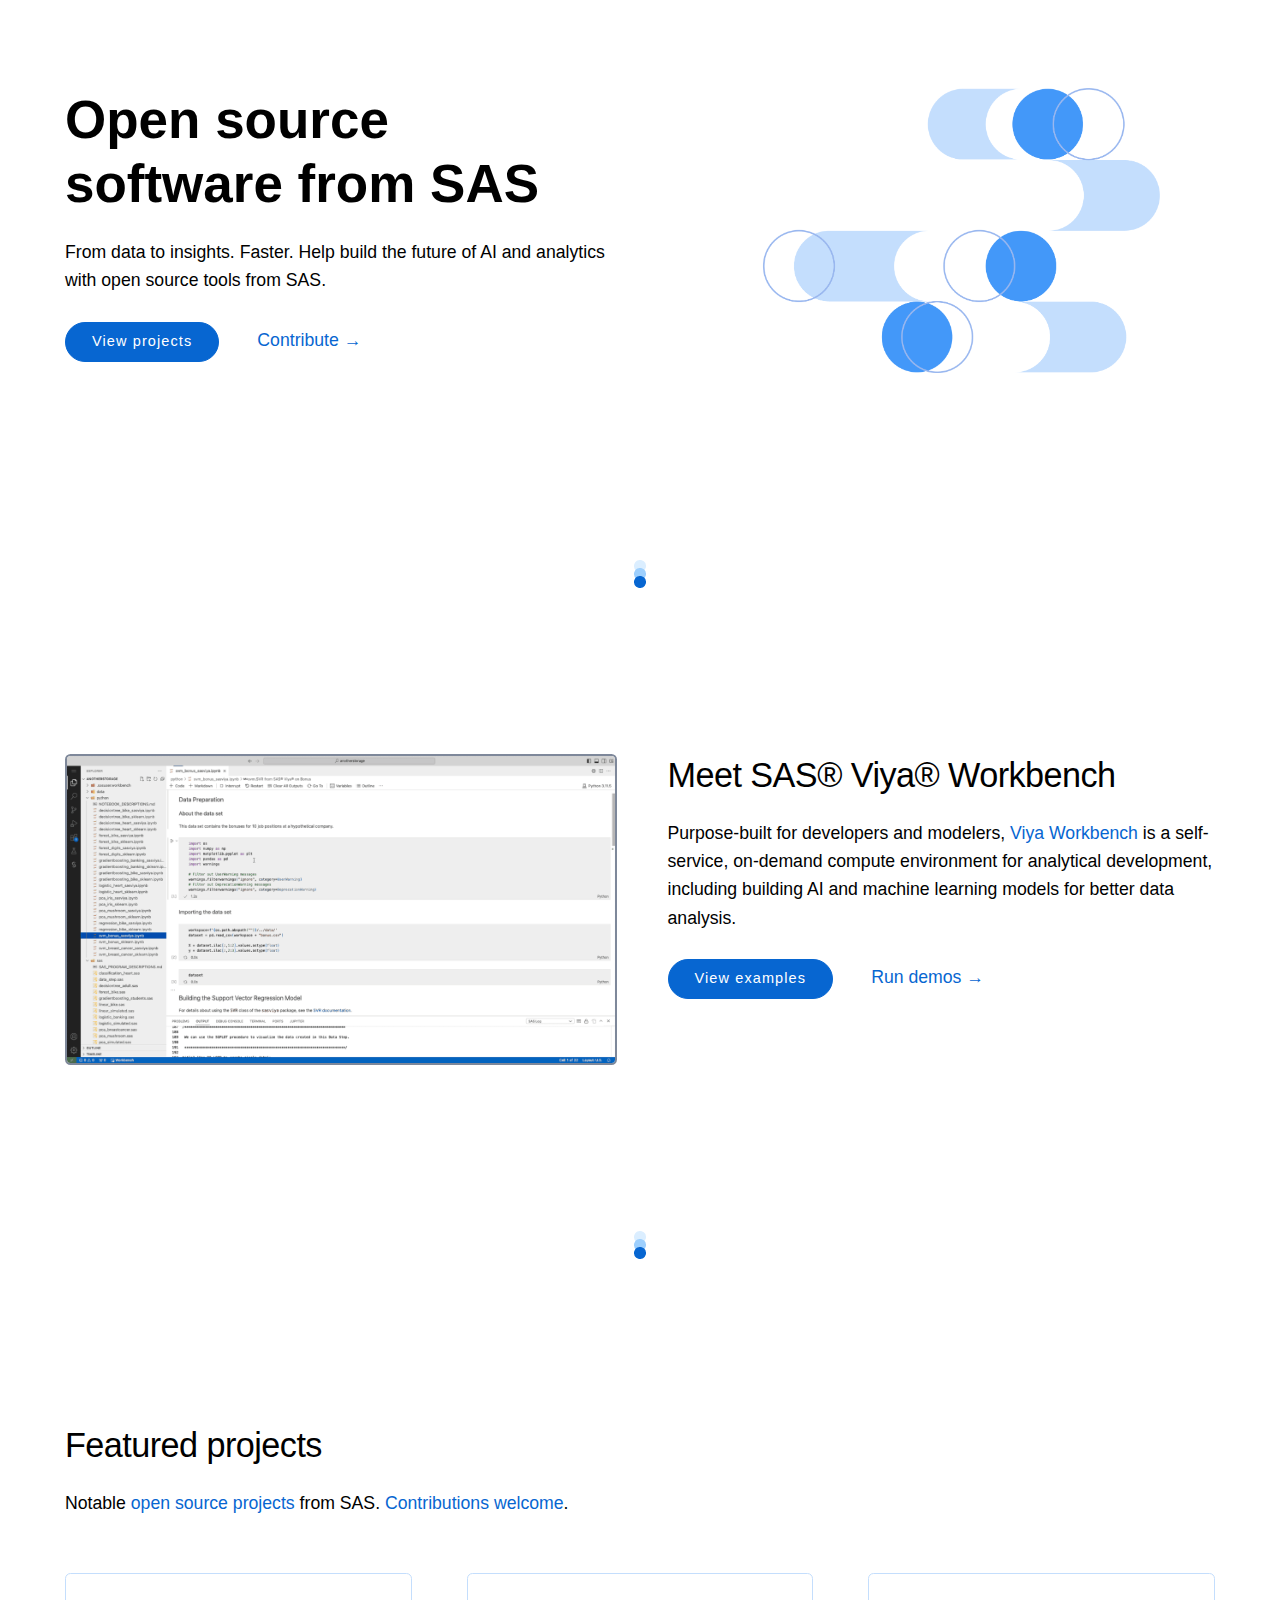
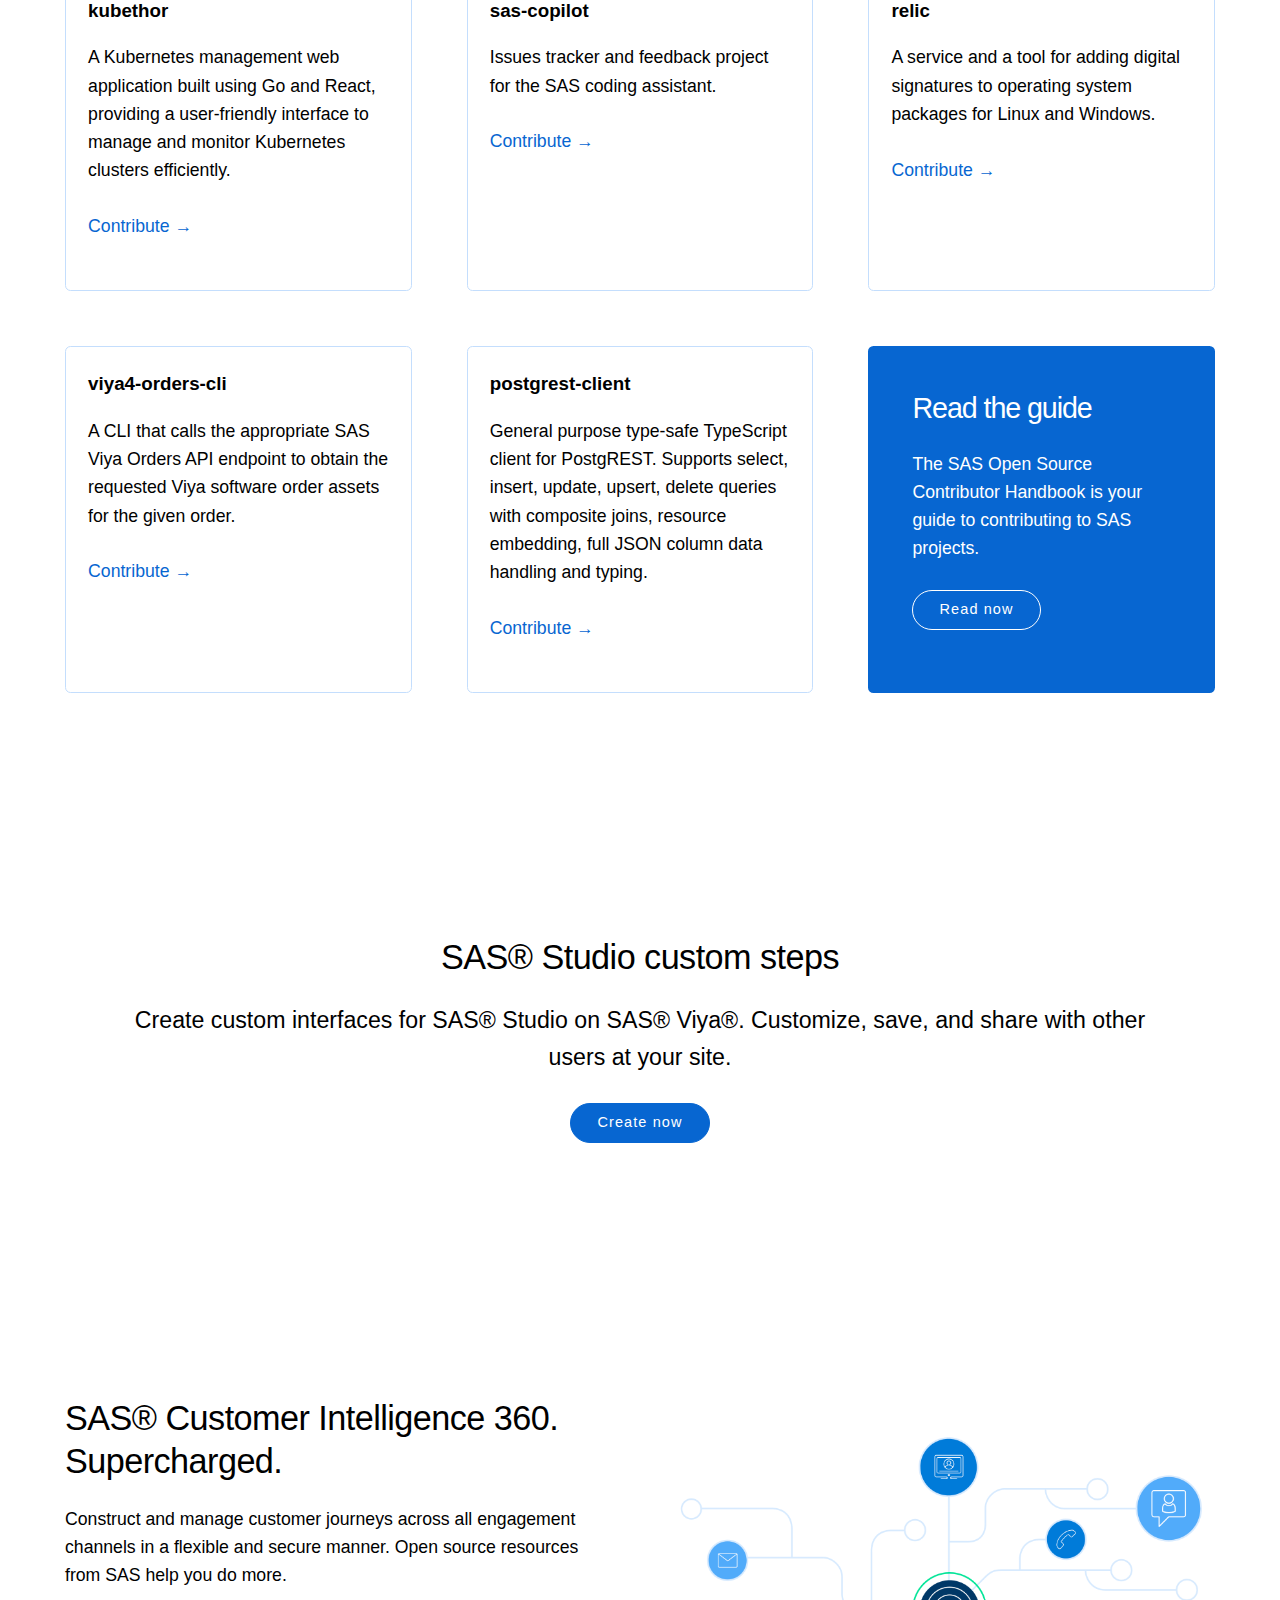
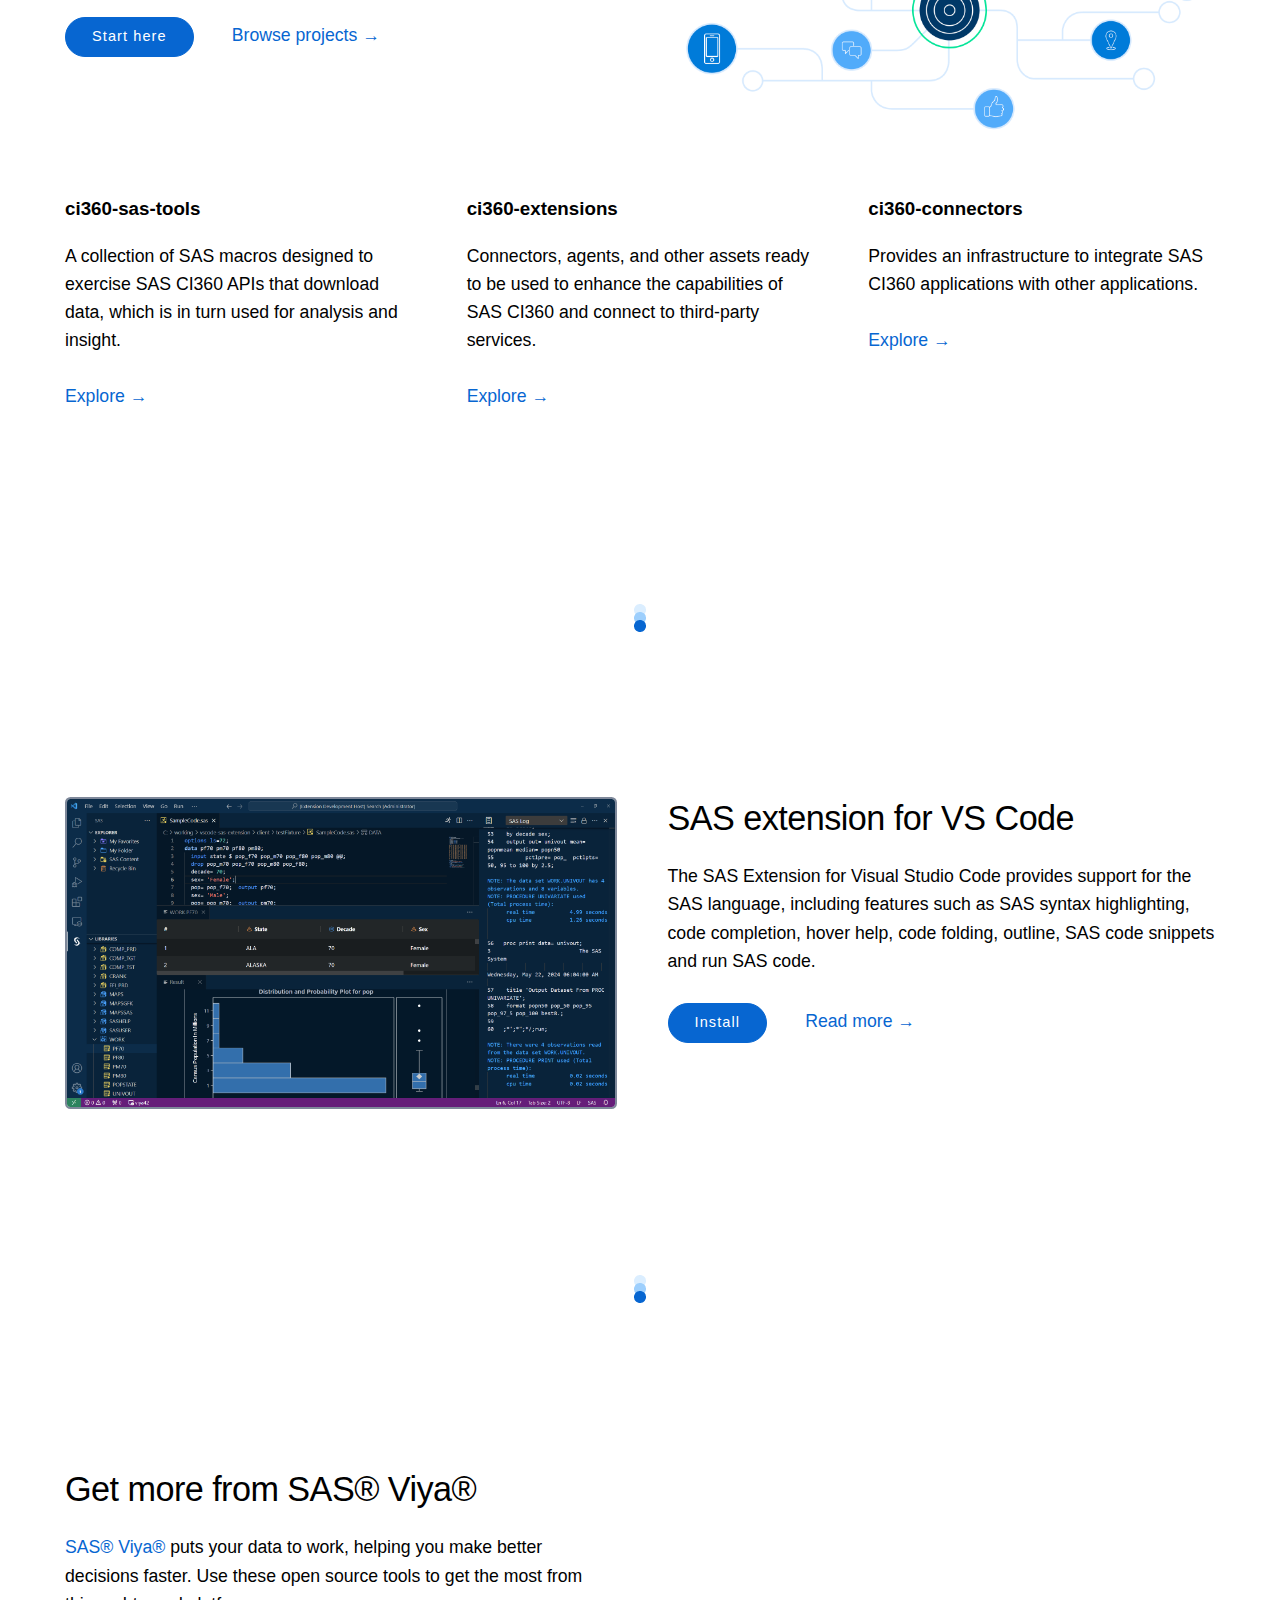
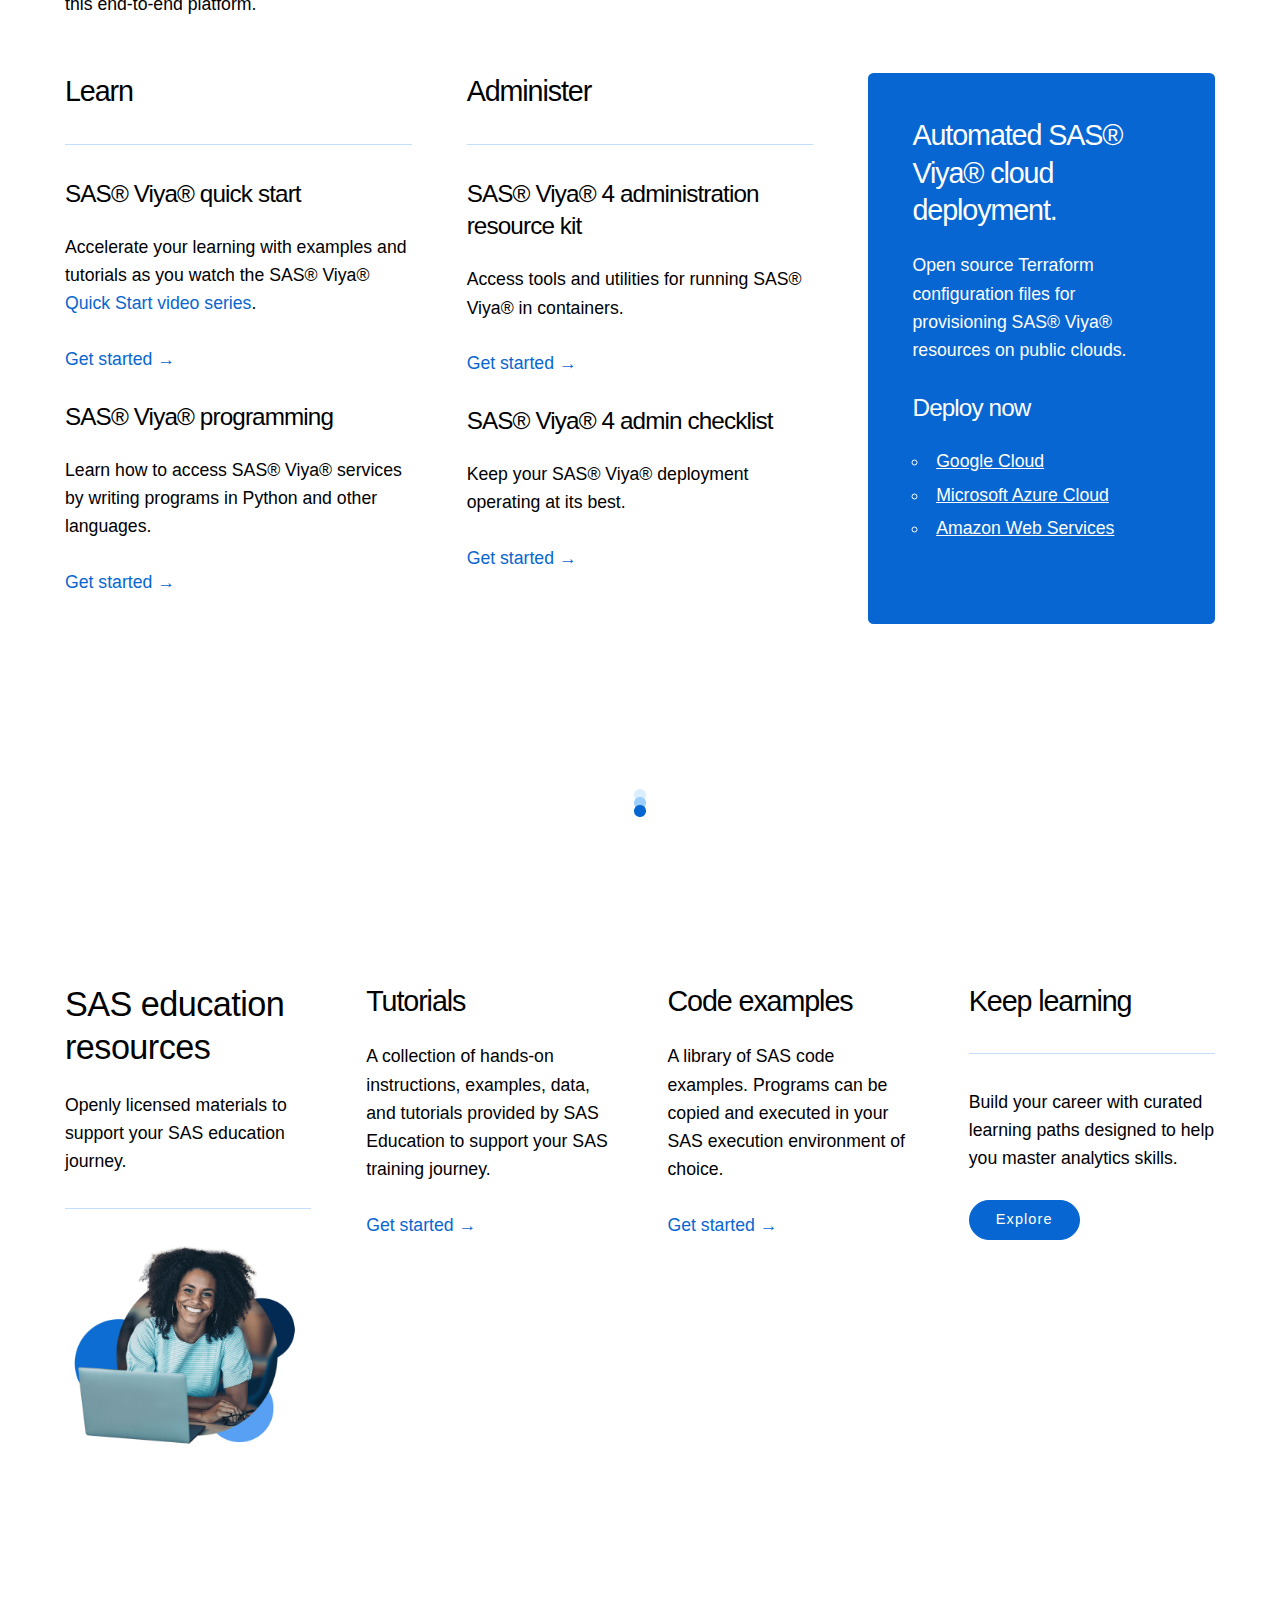
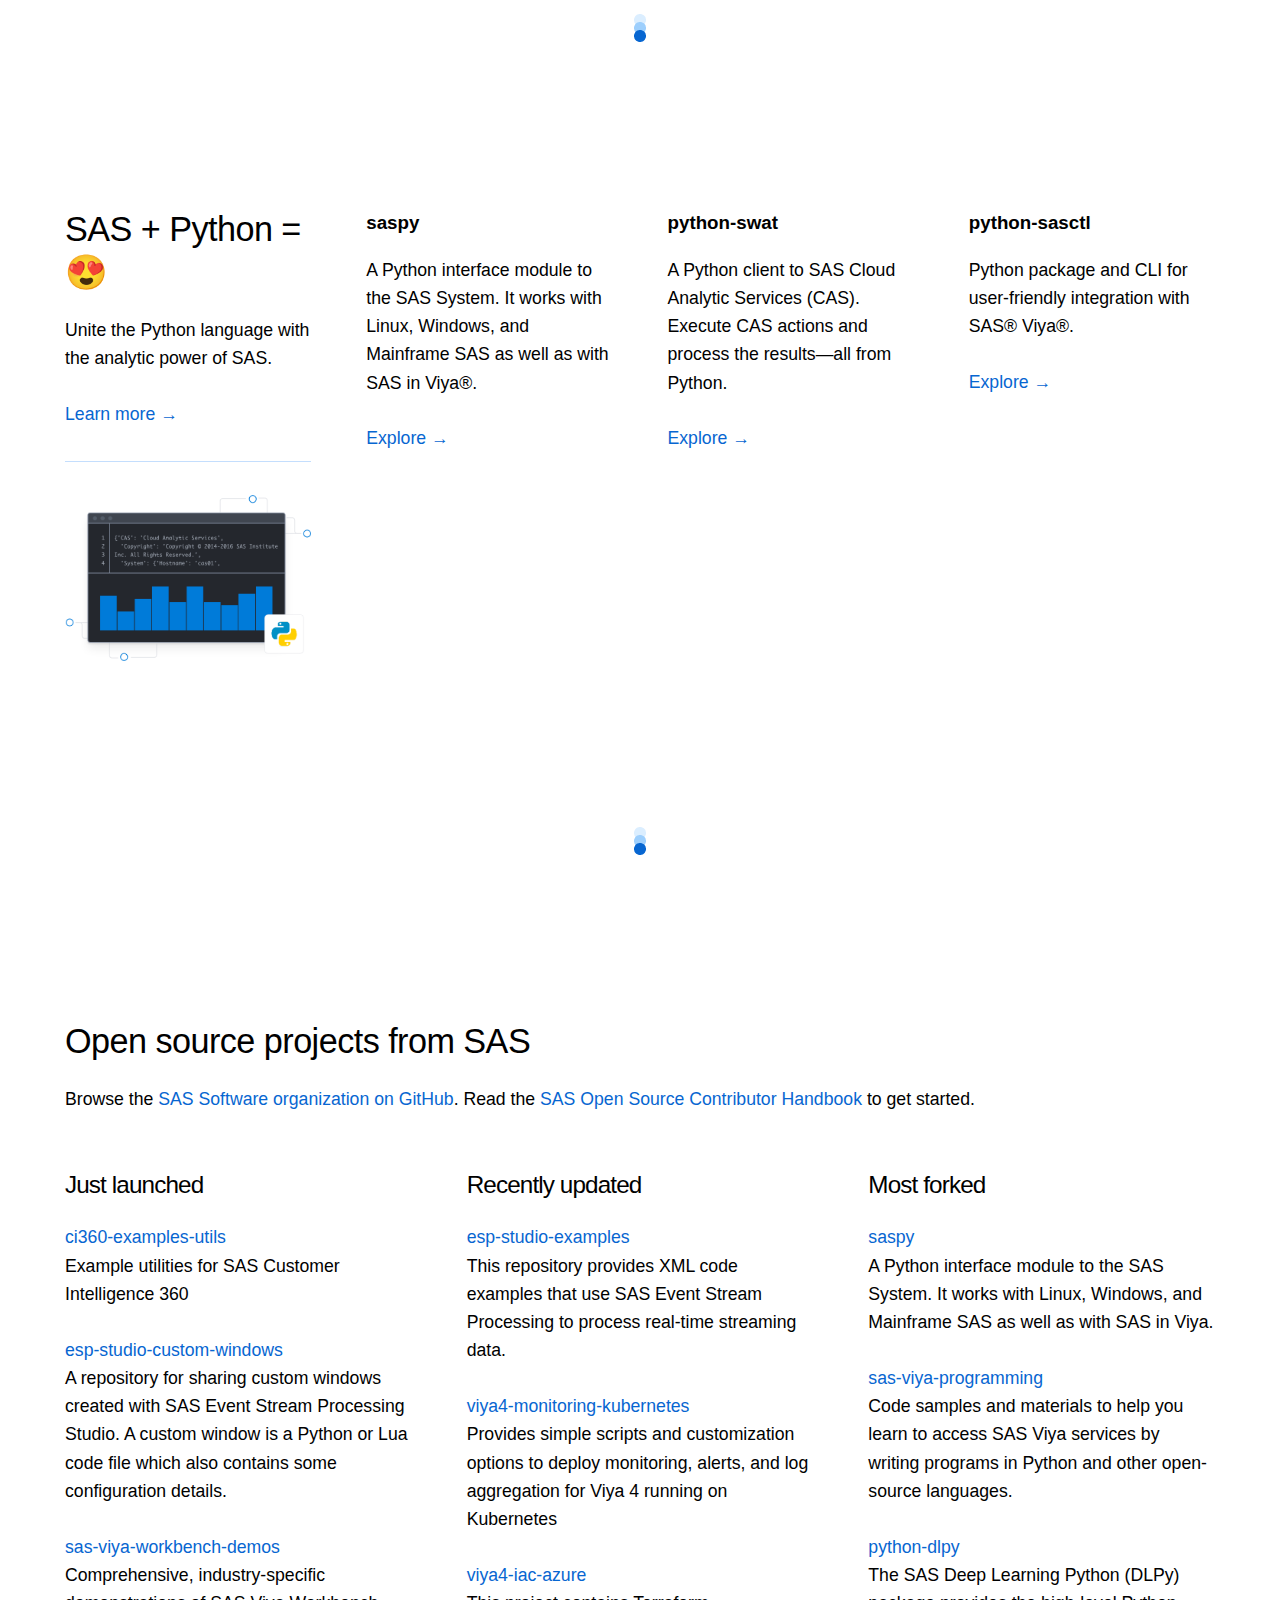
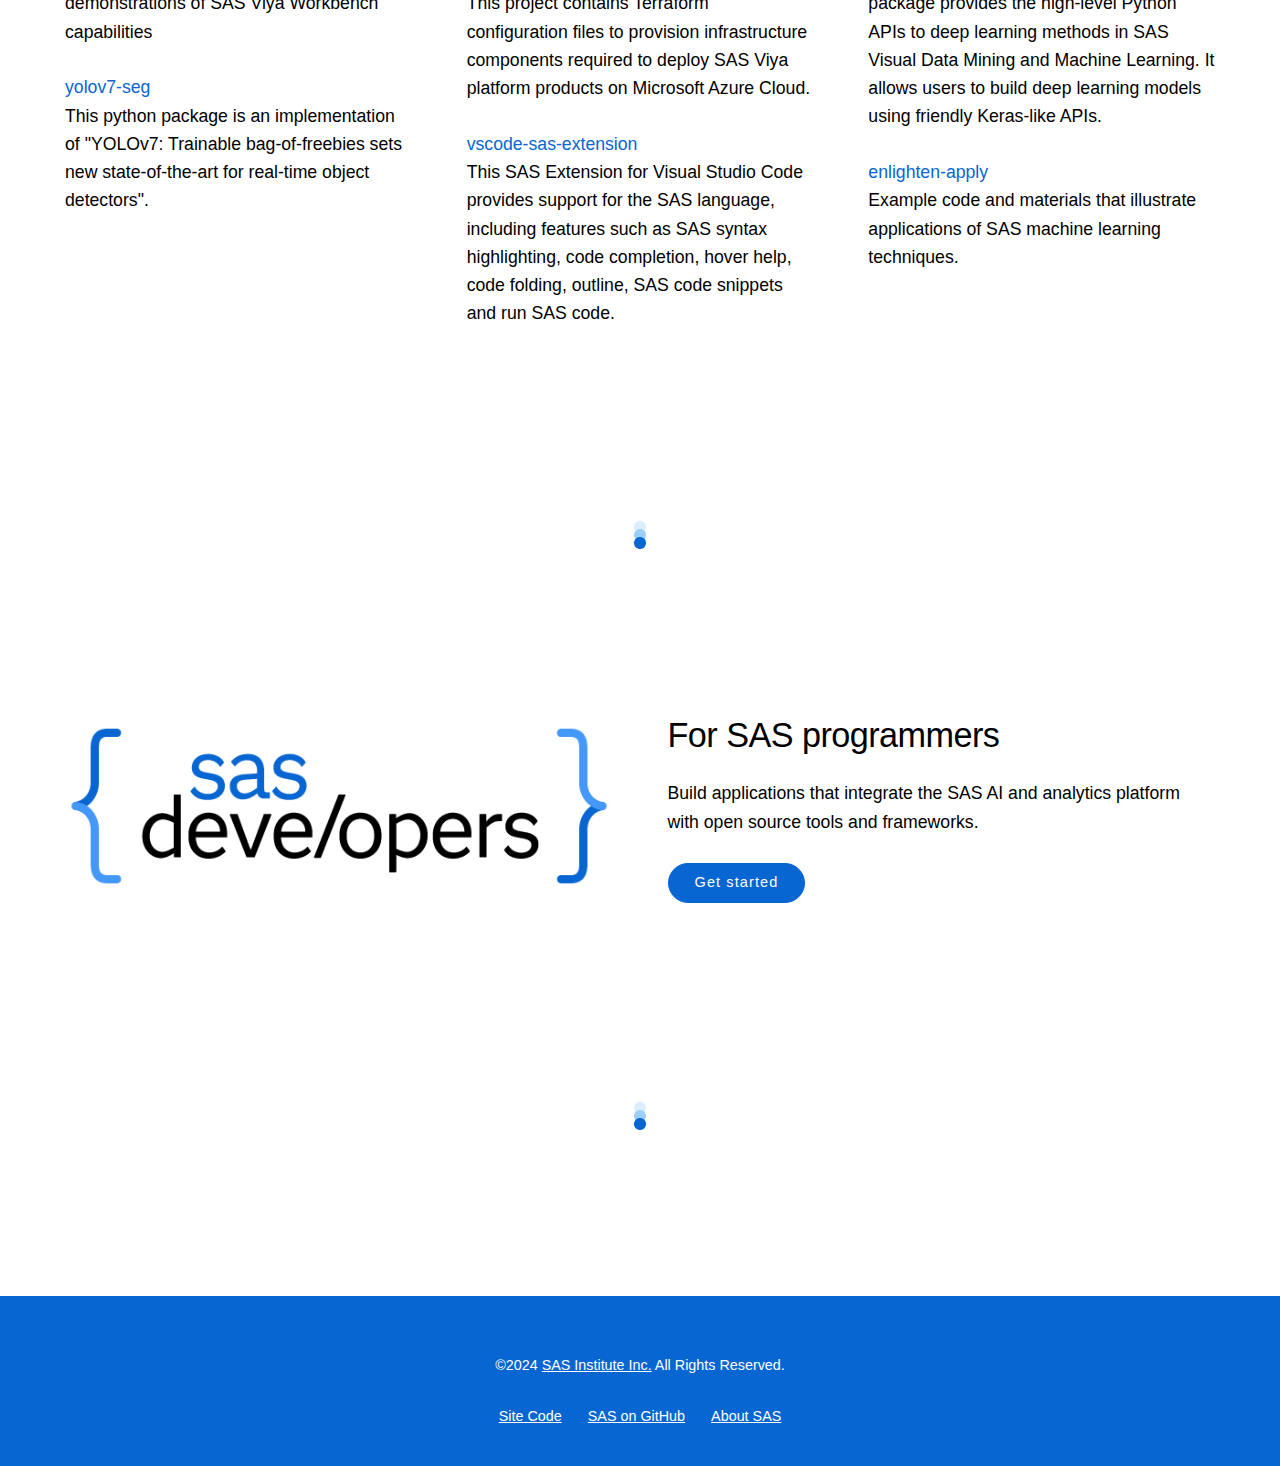
==== commit ec2748a9: "feat: update section on educational resources" ====
--- a/index.html
+++ b/index.html
@@ -214,11 +214,44 @@
 
 <!-- Banded section -->
 
-<div class="band transparent-band">
+<div class="divider">
+	<div>
+	<img class="u-img-divider" src="images/standard-section-divider.png">
+	</div>
+</div>
+
+<!-- Body section -->
+
+<div class="grid-container quarters">
 	<div>
 		<h2>SAS education resources</h2>
-		<p class="u-embiggen">A collection of hands-on instructions, examples, data, and tutorials to support your SAS training journey.</p>
-		<p><a class="button button-classic" href="https://github.com/sassoftware/sas-education">Start learning</a><p>
+		<p>Openly licensed materials to support your SAS education journey.</p>
+		<hr>
+		<img src="images/sas-stock-1.jpg">
+	</div>
+	<div>
+		<h3>Tutorials</h3>
+		<p>A collection of hands-on instructions, examples, data, and tutorials provided by SAS Education to support your SAS training journey.</p>
+		<p><a href="https://github.com/sassoftware/sas-education" title="sas-education">Get started →</a><p>
+	</div>
+	<div>
+		<h3>Code examples</h3>
+		<p>A library of SAS code examples. Programs can be copied and executed in your SAS execution environment of choice.</p>
+		<p><a href="https://github.com/sassoftware/sas-code-examples" title="sas-code-examples">Get started →</a><p>
+	</div>
+	<div>
+		<h3>Keep learning</h3>
+		<hr>
+		<p>Build your career with curated learning paths designed to help you master analytics skills.</p>
+		<p><a class="button button-classic" href="https://www.sas.com/en_us/training/overview.html">Explore</a><p>
+	</div>
+</div>
+
+<!-- Banded section -->
+
+<div class="divider">
+	<div>
+	<img class="u-img-divider" src="images/standard-section-divider.png">
 	</div>
 </div>
 
--- a/css/sassoftware.css
+++ b/css/sassoftware.css
@@ -49,10 +49,10 @@
 
 html { font-family: Anova, sans-serif; }
 @media (min-width: 1100px) {
-	html { font-size: 61.5%; }
+	html { font-size: 69%; }
 }
 @media (max-width: 1101px) {
-	html { font-size: 53.5%; }
+	html { font-size: 59%; }
 }
 
 body { font-weight: normal; color: var(--text-color-normal); background-color: var(--background-color); }
@@ -281,13 +281,13 @@
 input[type="reset"],
 input[type="button"] {
 	display: inline-block;
-	height: 38px;
-	padding: 0 30px;
+	height: 40px;
+	padding: 0 26px;
 	color: var(--theme-hue);
 	text-align: center;
-	font-size: 13.5px;
+	font-size: 14.5px;
 	font-weight: normal;
-	line-height: 38px;
+	line-height: 37px;
 	letter-spacing: .1rem;
 	text-transform: none;
 	text-decoration: none;
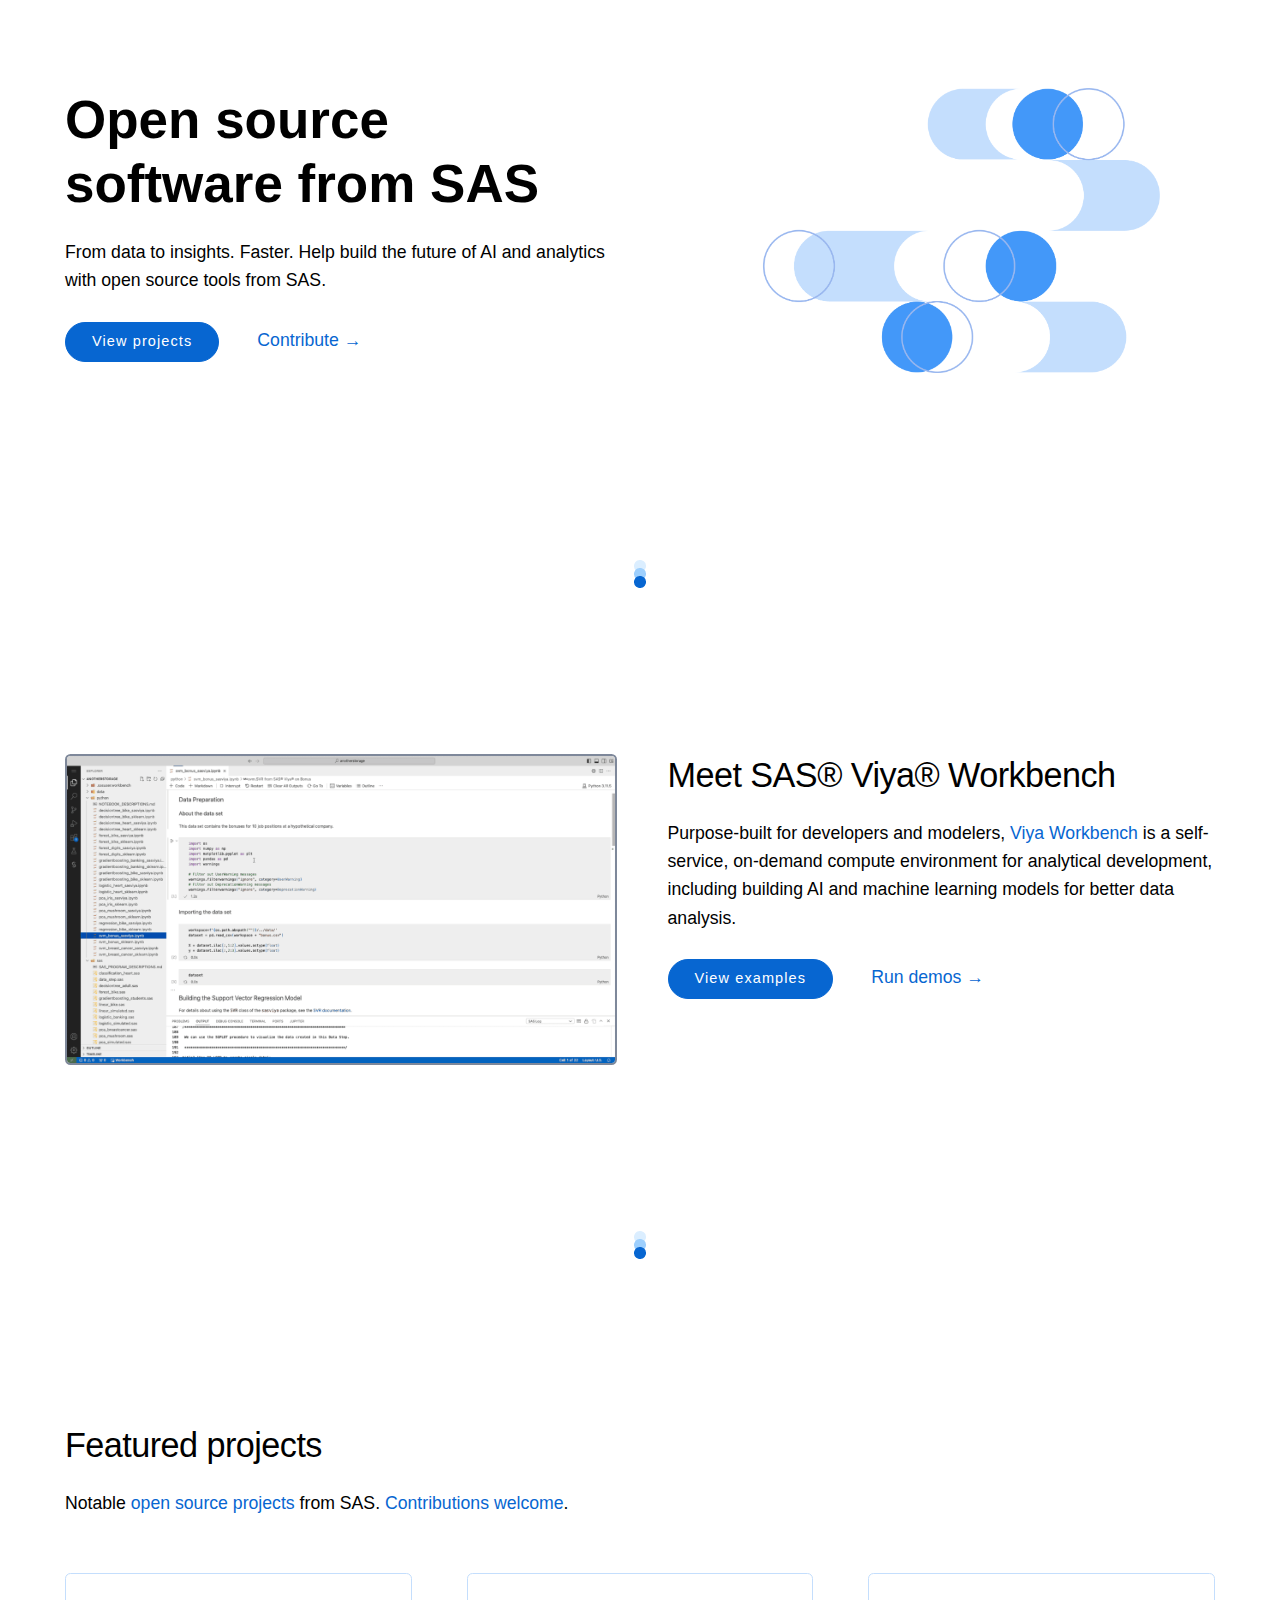
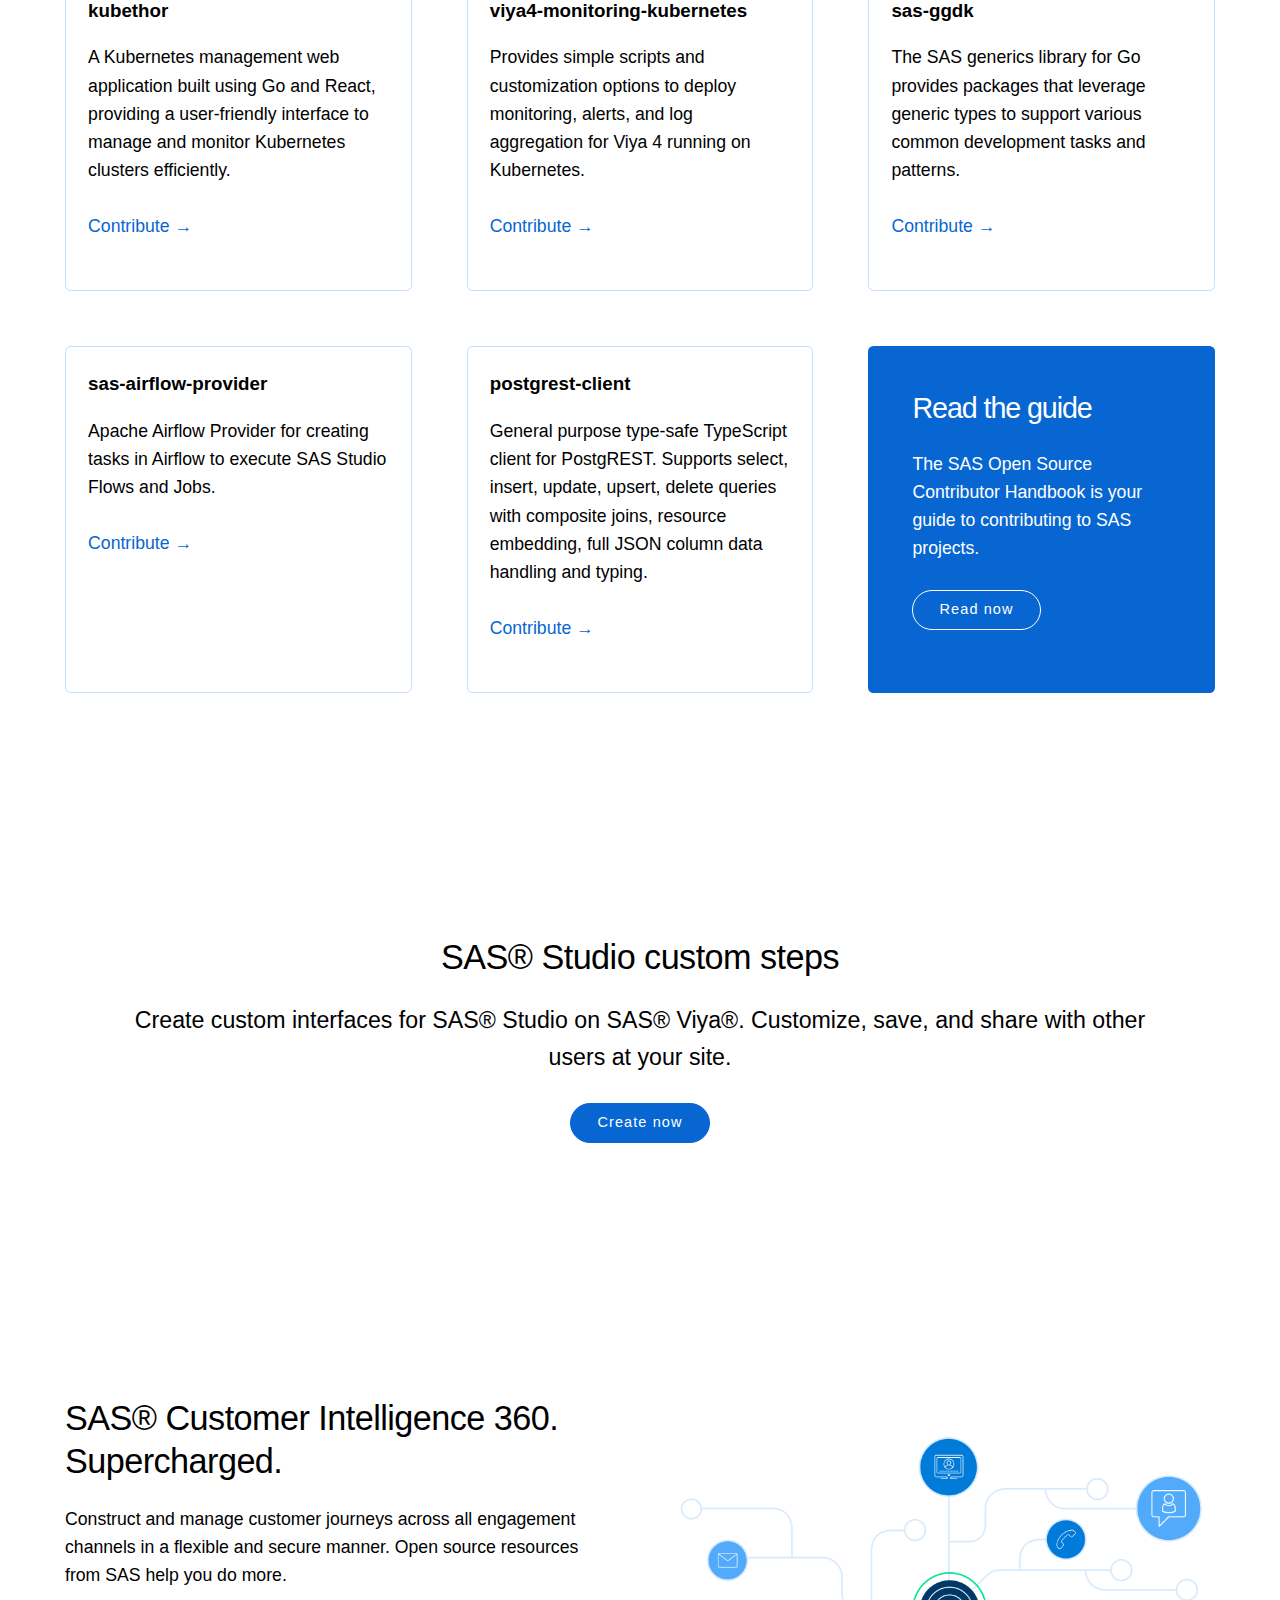
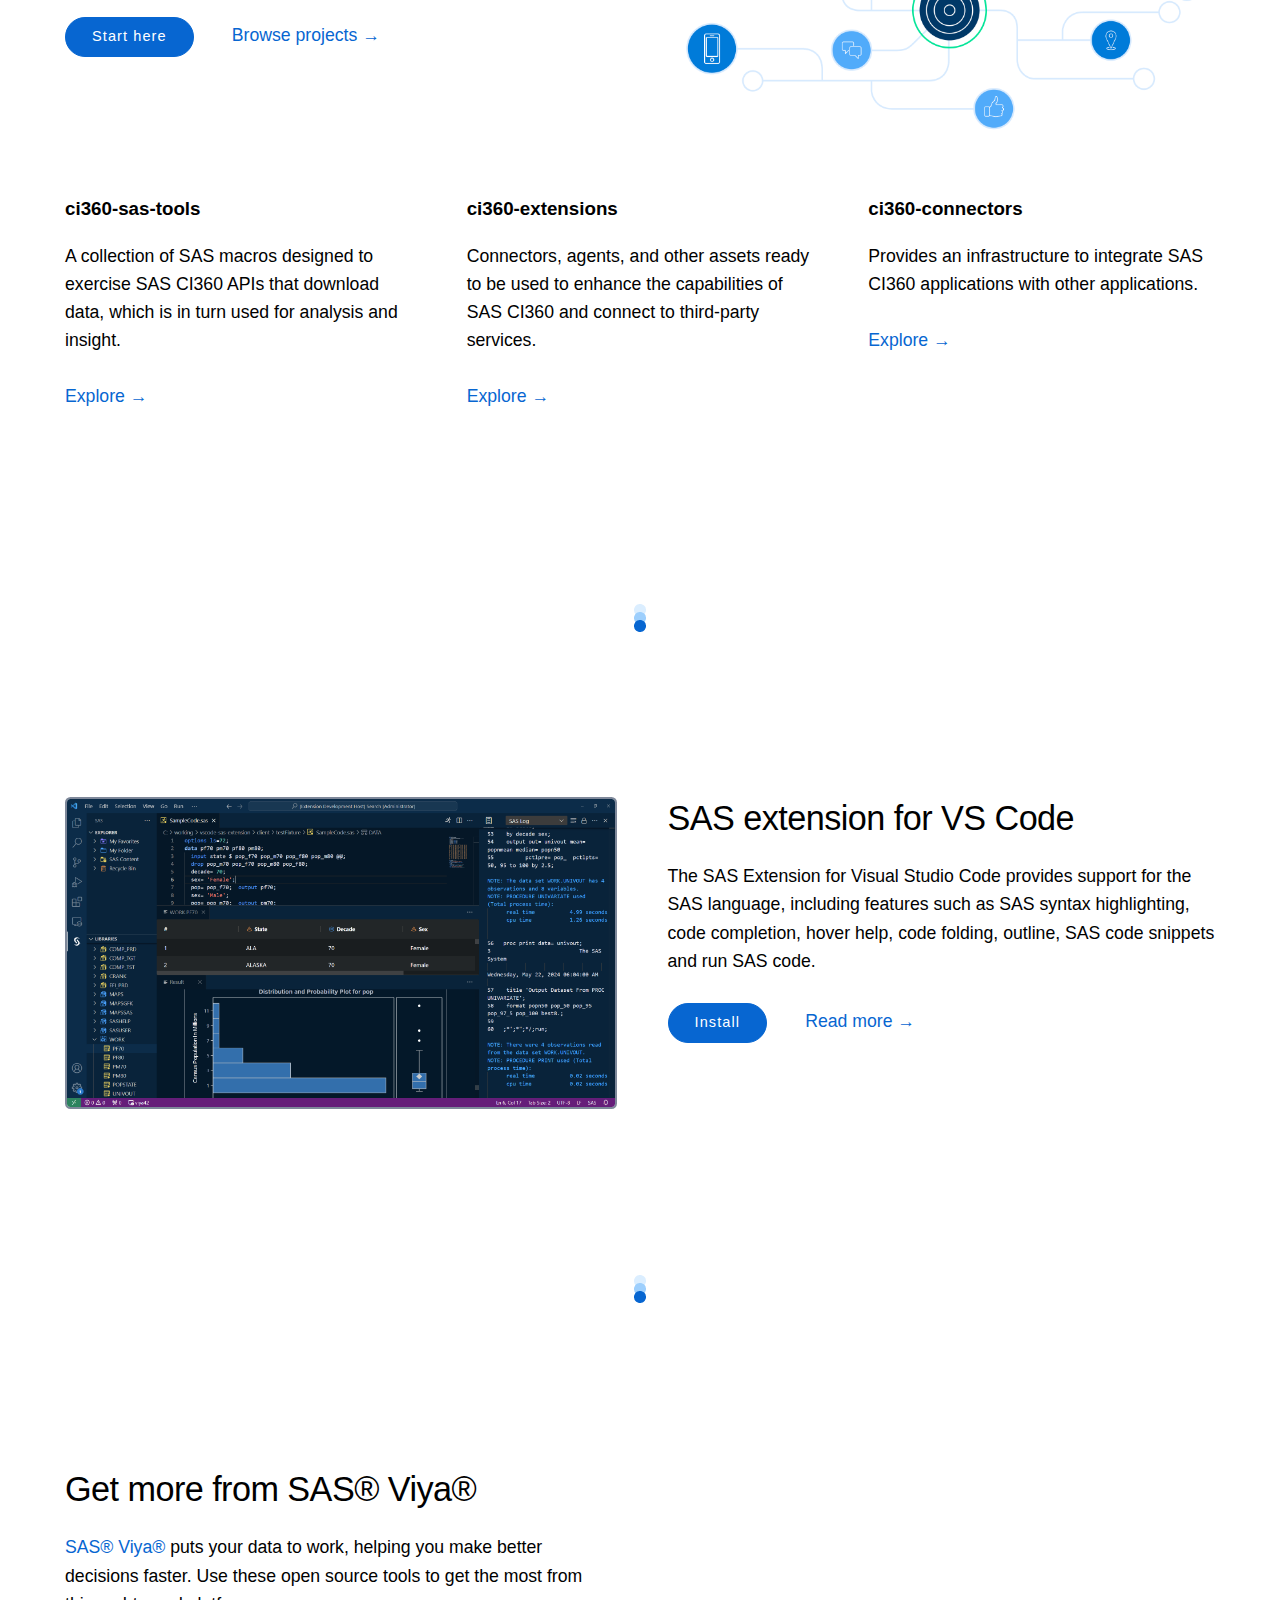
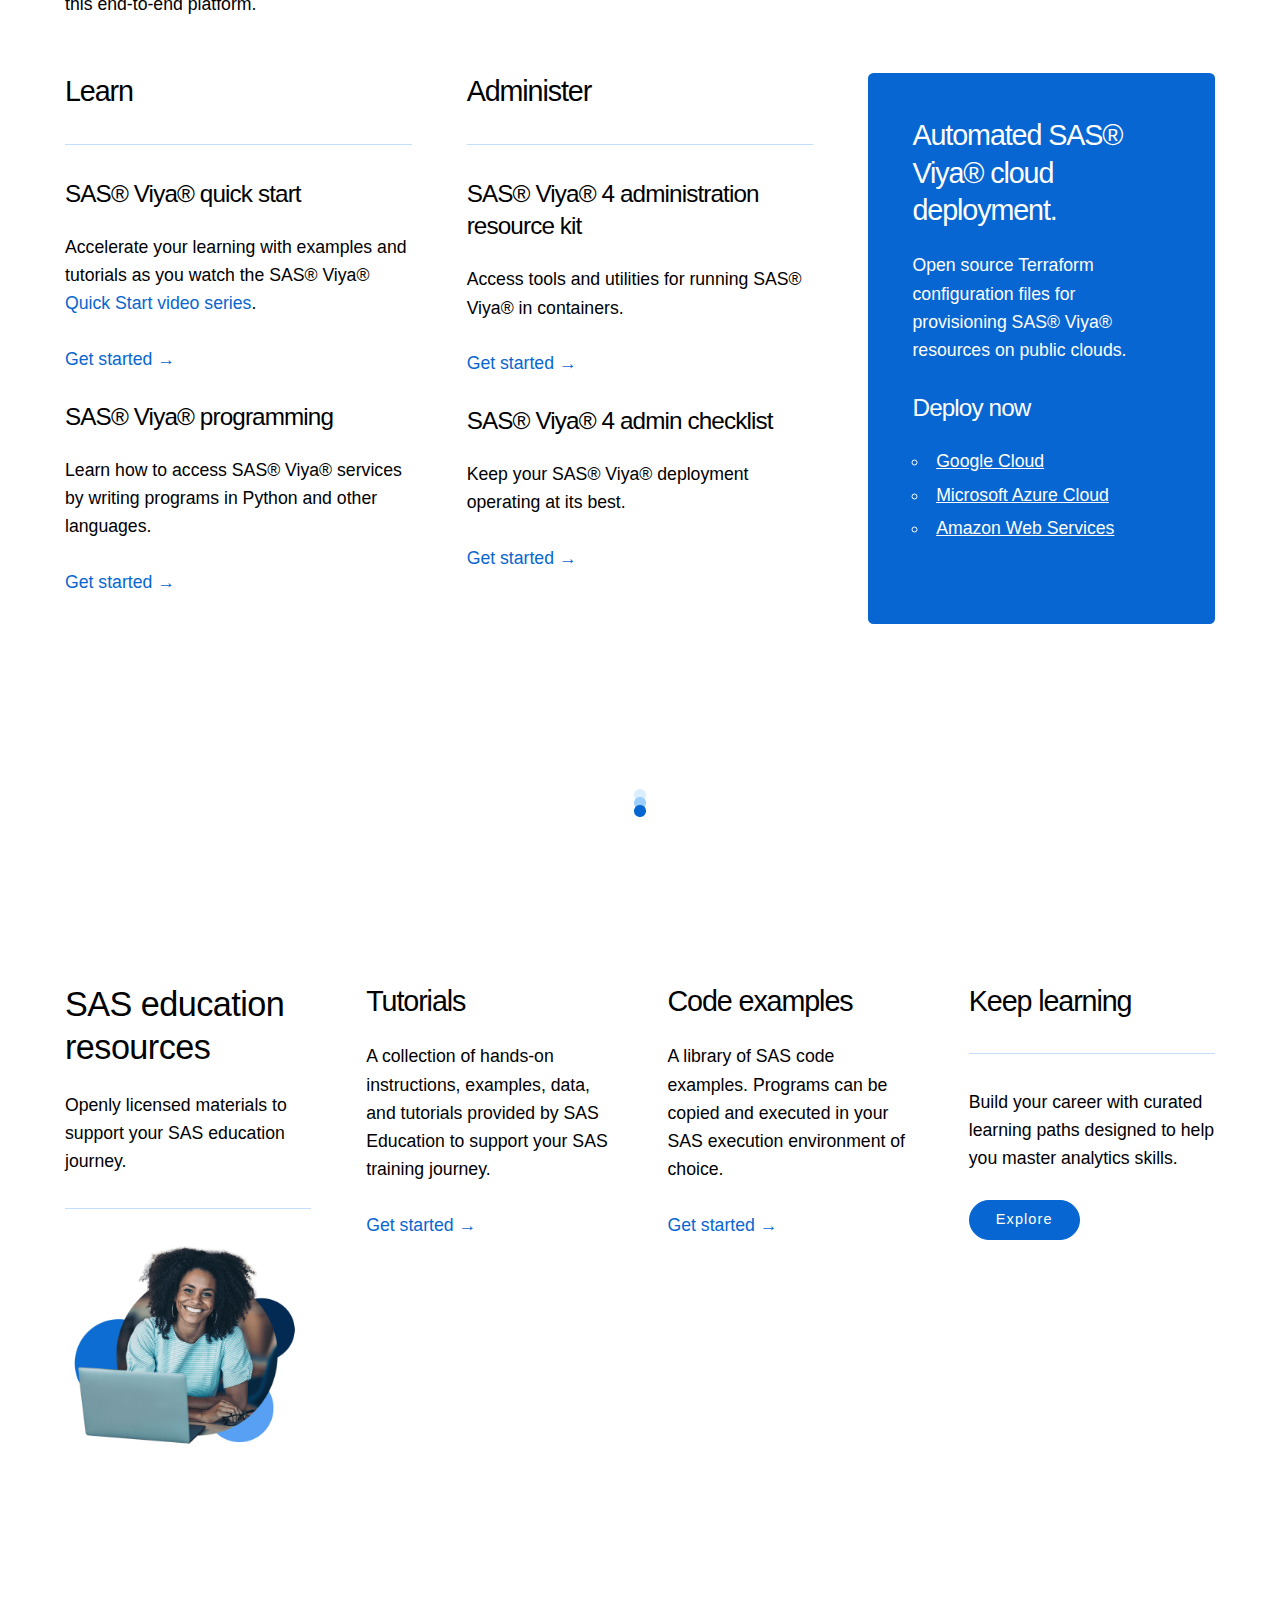
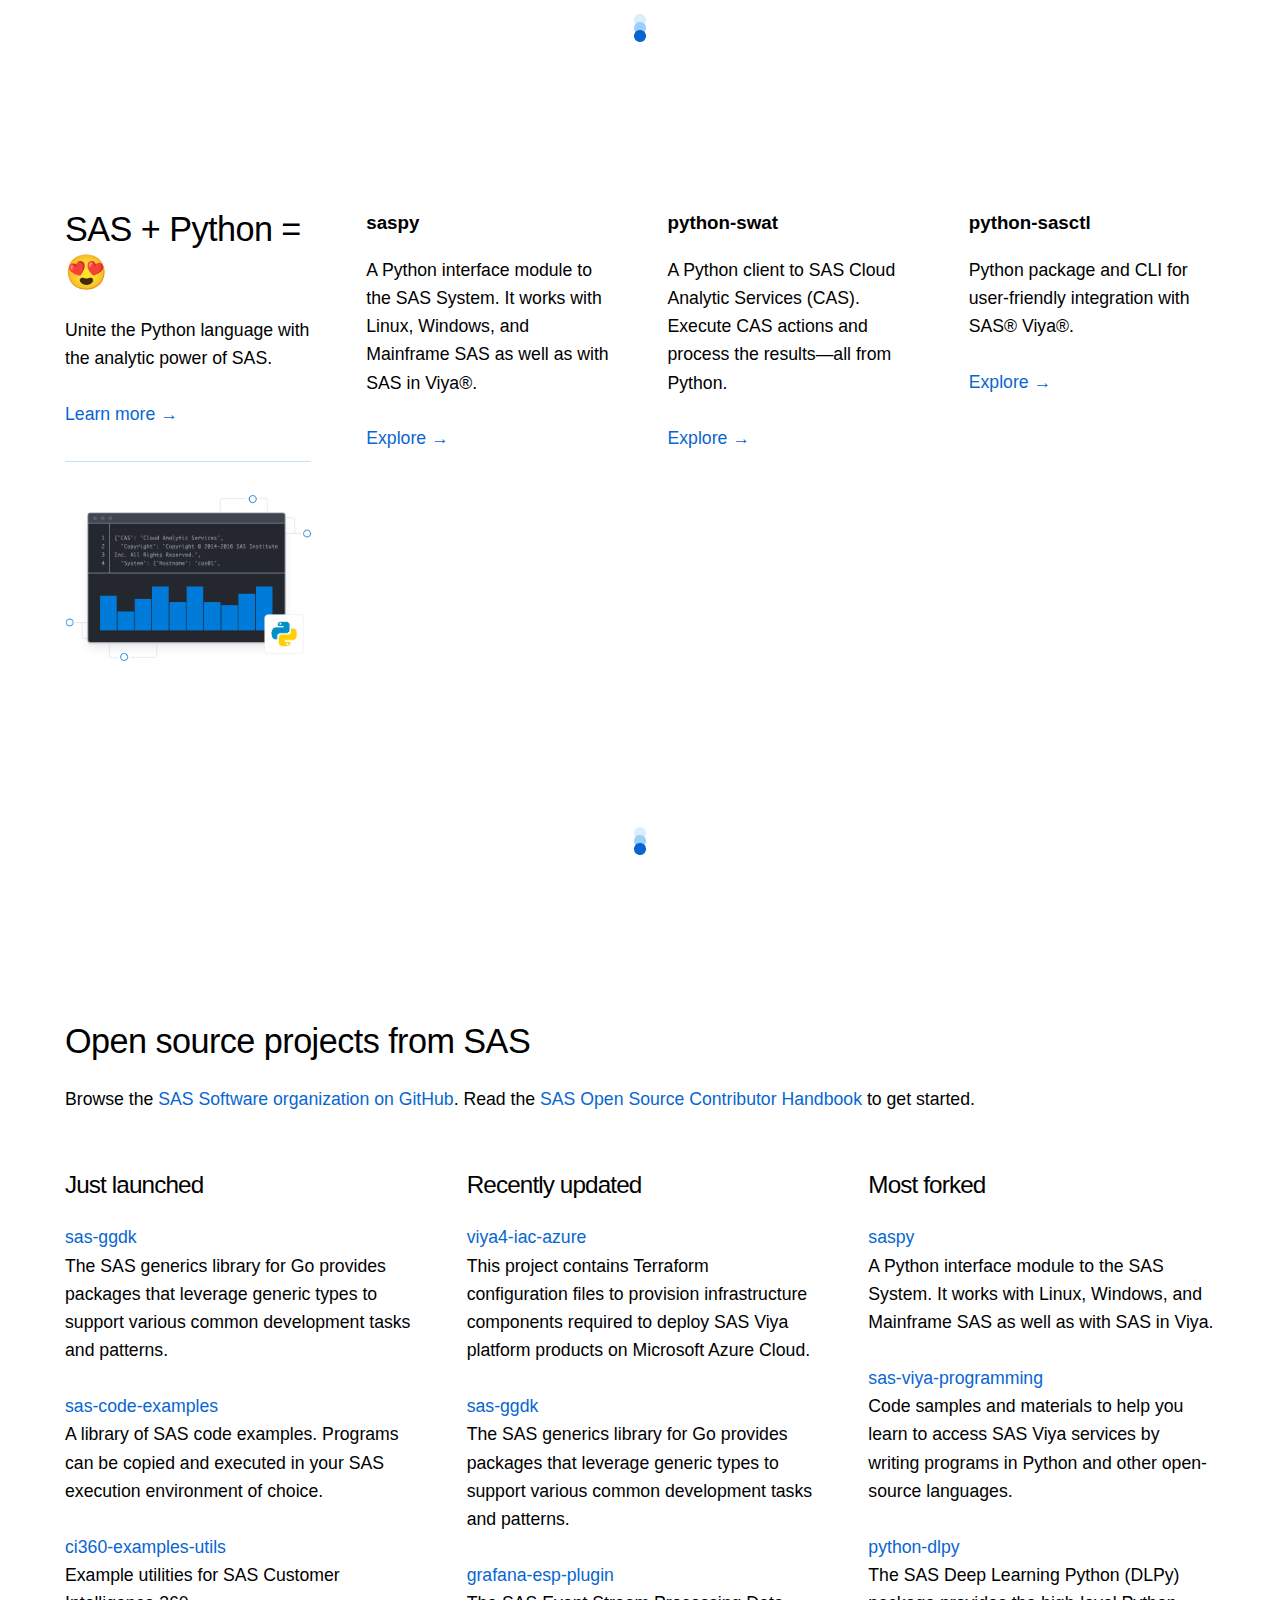
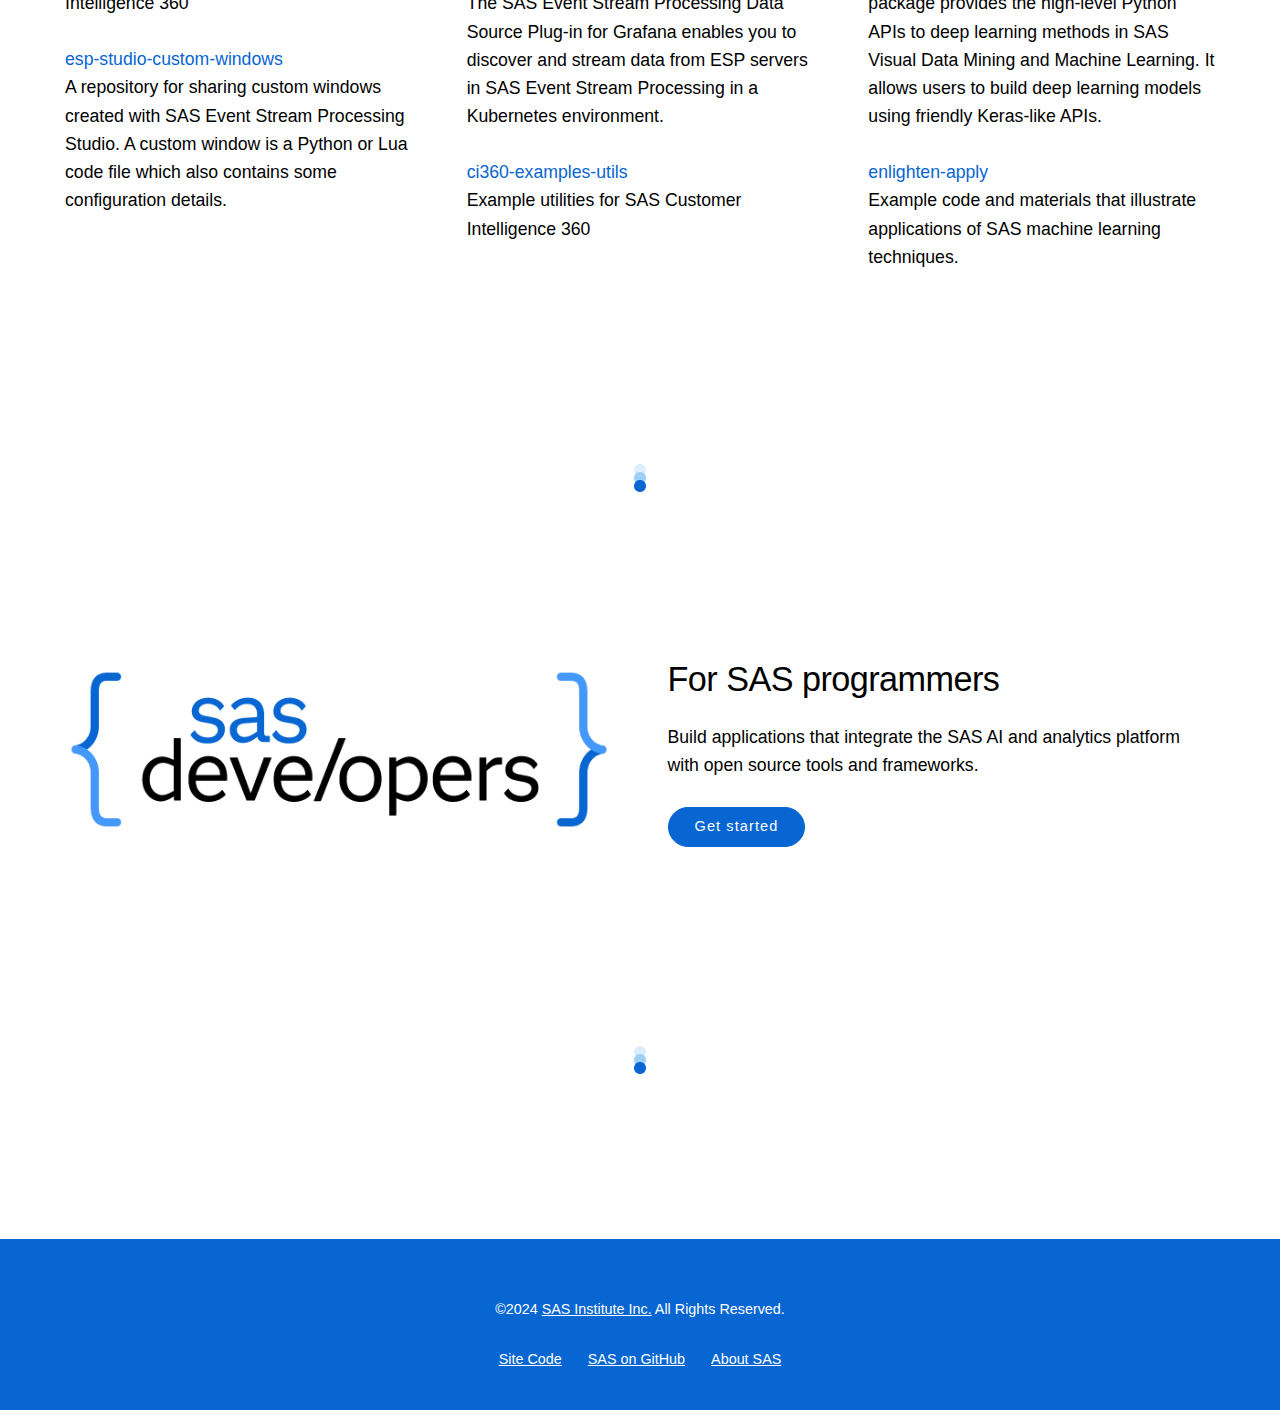
==== commit c04b3d64: "chore: update featured projects" ====
--- a/index.html
+++ b/index.html
@@ -75,19 +75,19 @@
 		<p><a href="https://github.com/sassoftware/kubethor" title="kubethor">Contribute →</a></p>
 	</div>
 	<div class="boxed">
-		<h6>sas-copilot</h6>
-		<p>Issues tracker and feedback project for the SAS coding assistant.</p>
-		<p><a href="https://github.com/sassoftware/sas-copilot" title="sas-copilot">Contribute →</a></p>
+		<h6>viya4-monitoring-kubernetes</h6>
+		<p>Provides simple scripts and customization options to deploy monitoring, alerts, and log aggregation for Viya 4 running on Kubernetes.</p>
+		<p><a href="https://github.com/sassoftware/viya4-monitoring-kubernetes" title="viya4-monitoring-kubernetes">Contribute →</a></p>
 	</div>
 	<div class="boxed">	
-		<h6>relic</h6>
-		<p>A service and a tool for adding digital signatures to operating system packages for Linux and Windows.</p>
-		<p><a href="https://github.com/sassoftware/relic" title="relic">Contribute →</a></p>
+		<h6>sas-ggdk</h6>
+		<p>The SAS generics library for Go provides packages that leverage generic types to support various common development tasks and patterns.</p>
+		<p><a href="https://github.com/sassoftware/sas-ggdk" title="sas-ggdk">Contribute →</a></p>
 	</div>
 	<div class="boxed">
-		<h6>viya4-orders-cli</h6>
-		<p>A CLI that calls the appropriate SAS Viya Orders API endpoint to obtain the requested Viya software order assets for the given order.
-		<p><a href="https://github.com/sassoftware/viya4-orders-cli" title="viya4-orders-cli">Contribute →</a></p>
+		<h6>sas-airflow-provider</h6>
+		<p>Apache Airflow Provider for creating tasks in Airflow to execute SAS Studio Flows and Jobs.</p>
+		<p><a href="https://github.com/sassoftware/sas-airflow-provider" title="sas-airflow-provider">Contribute →</a></p>
 	</div>
 	<div class="boxed">
 		<h6>postgrest-client</h6>
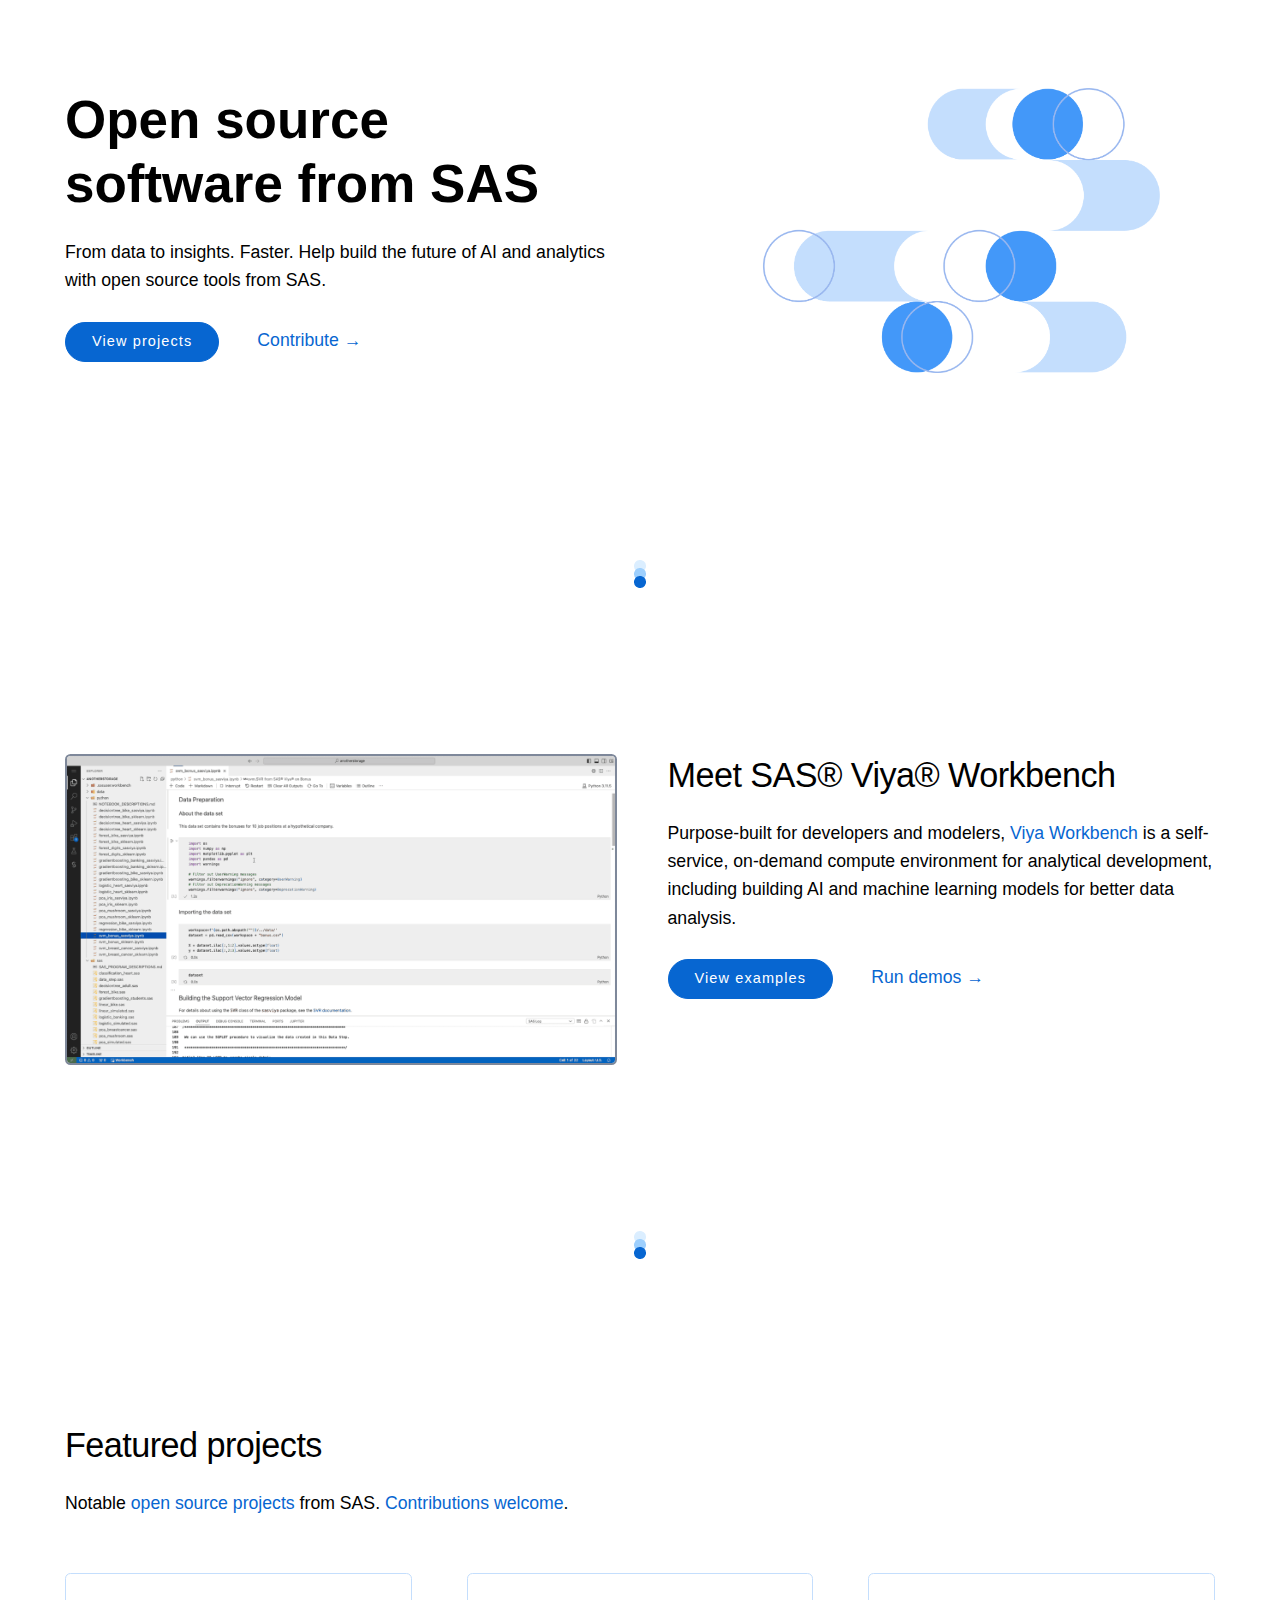
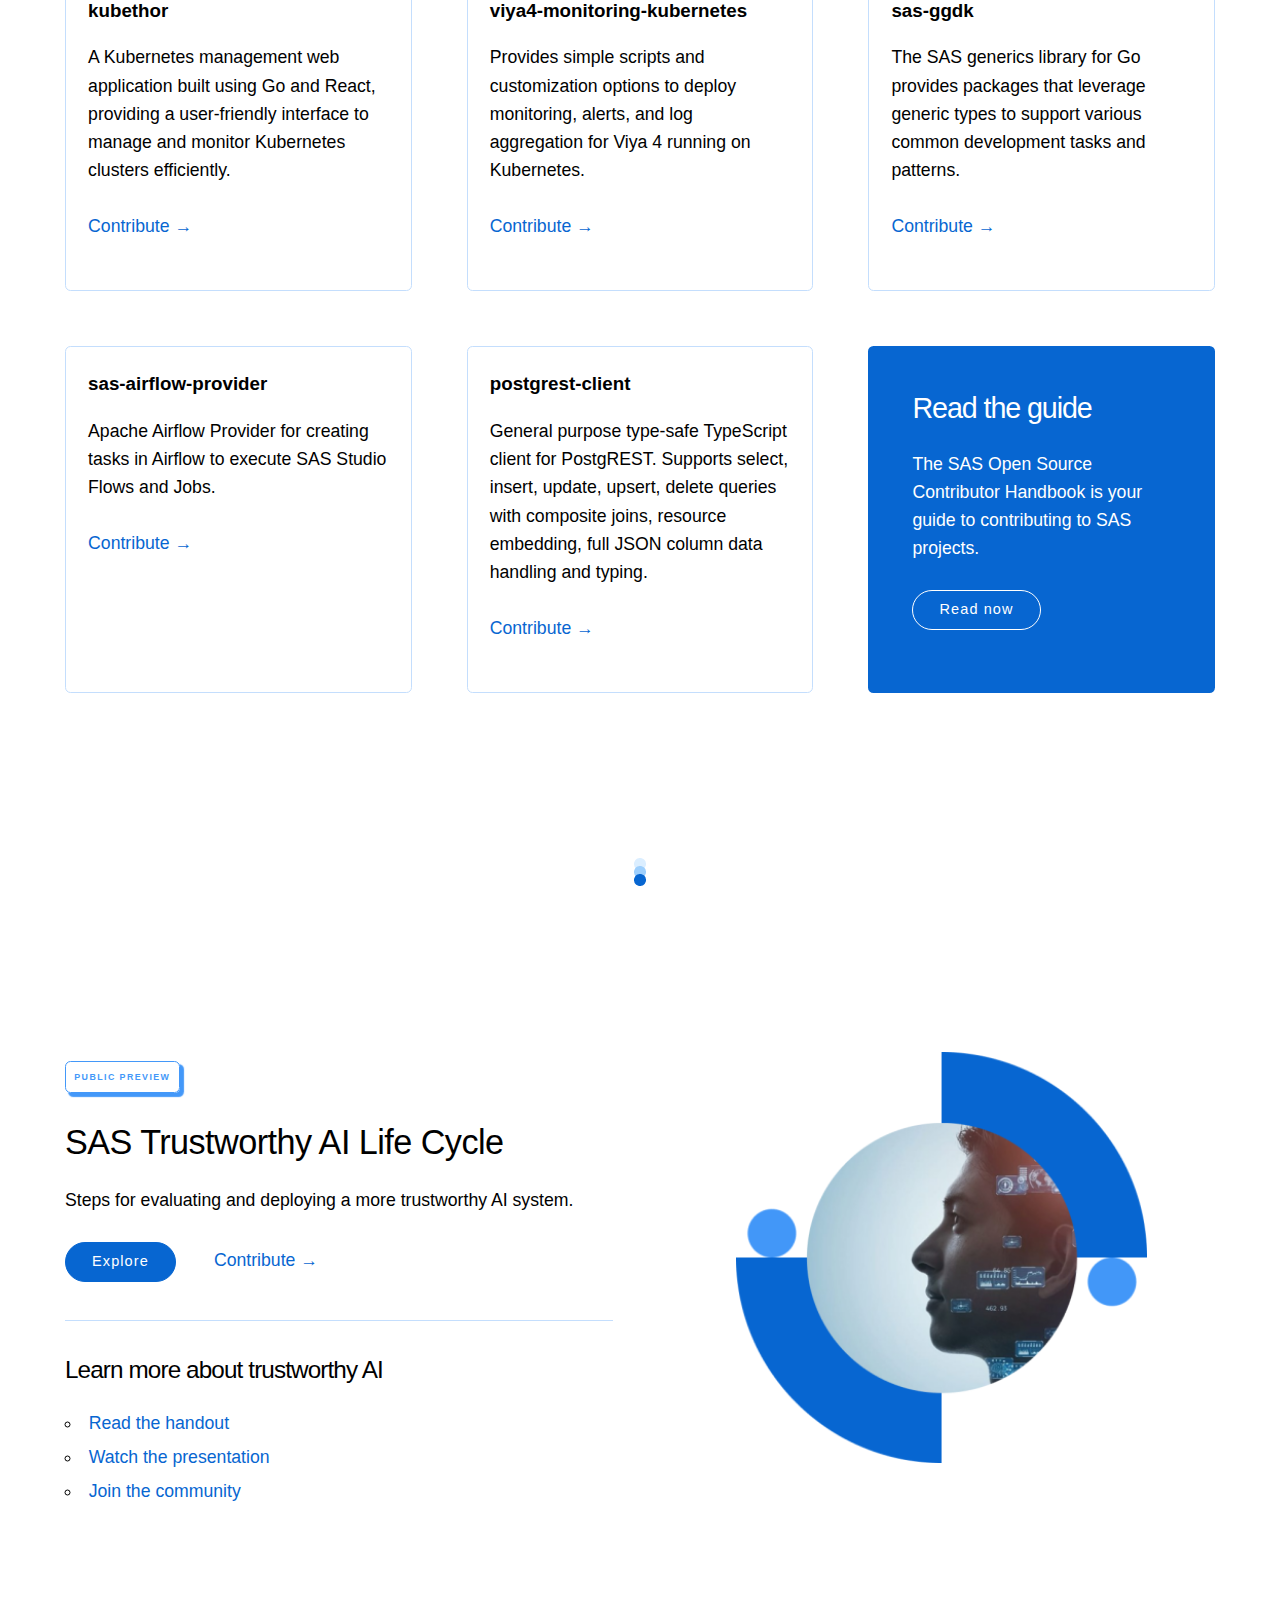
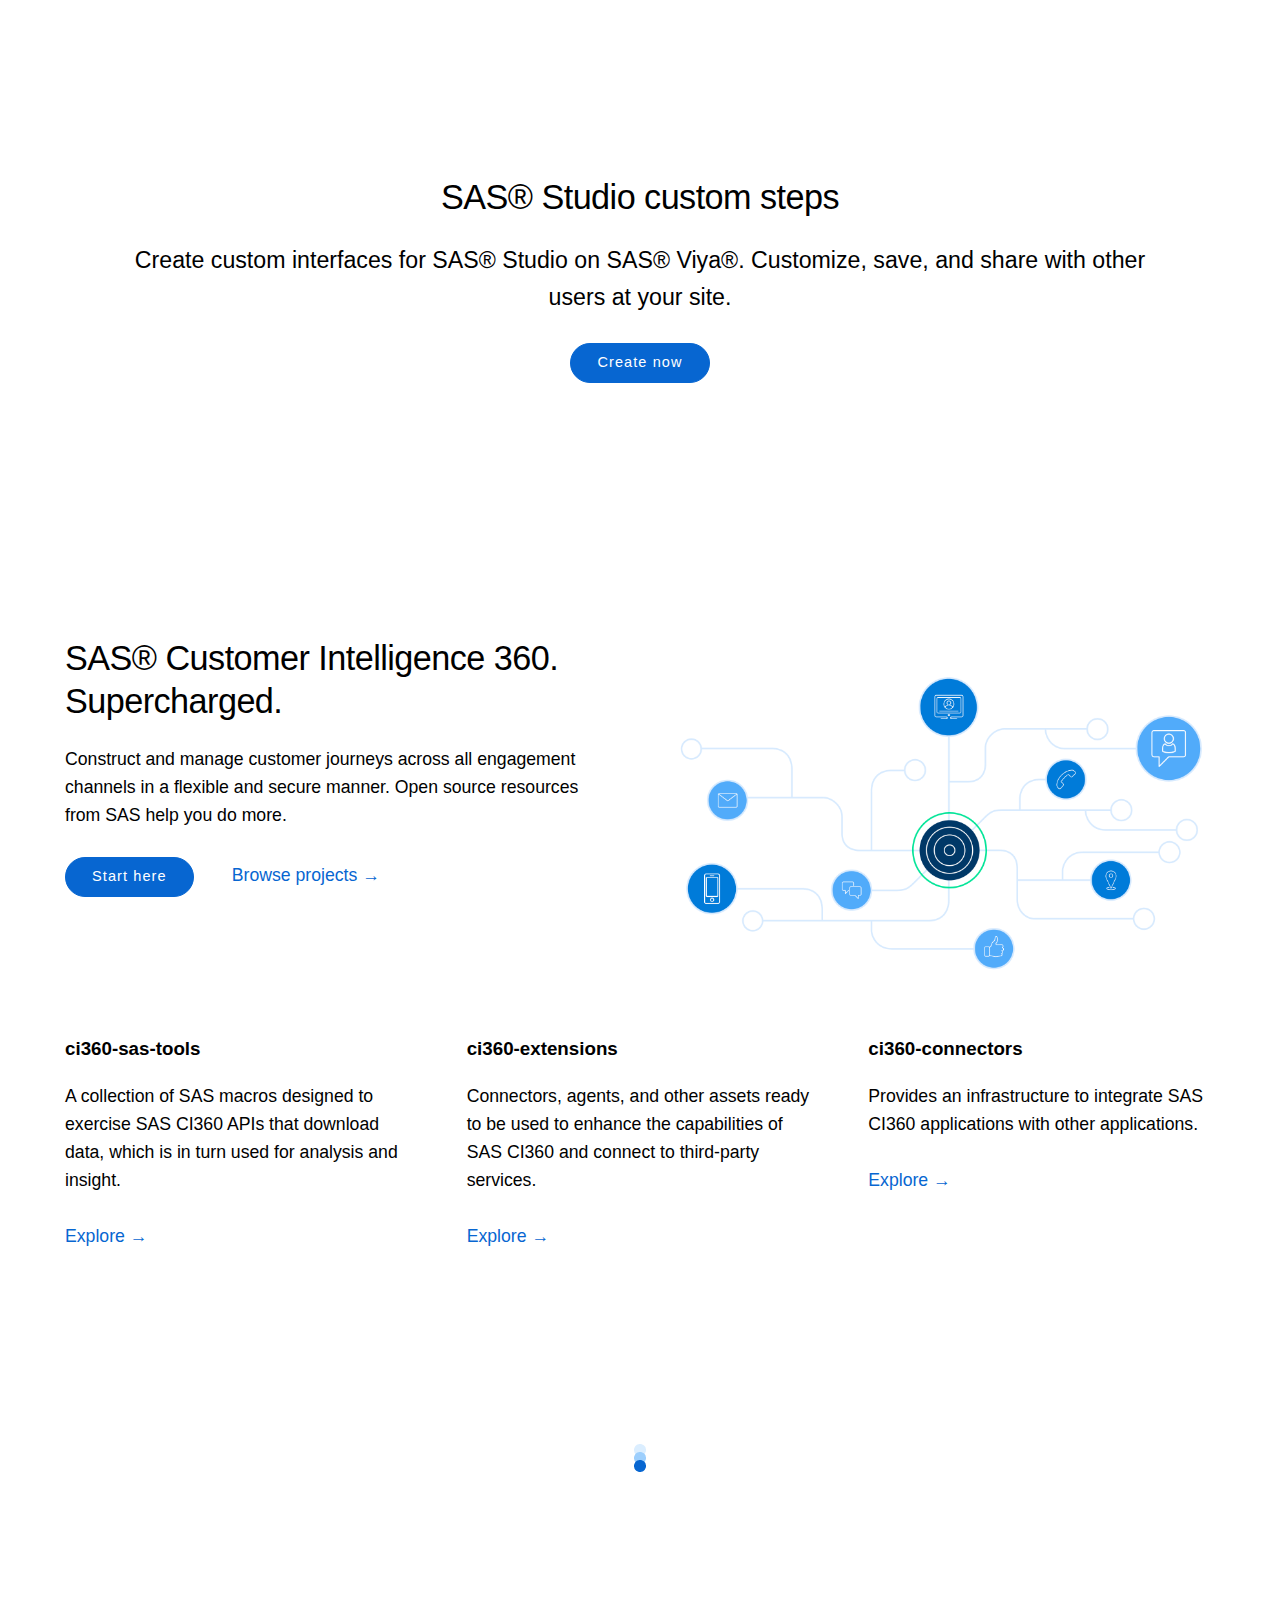
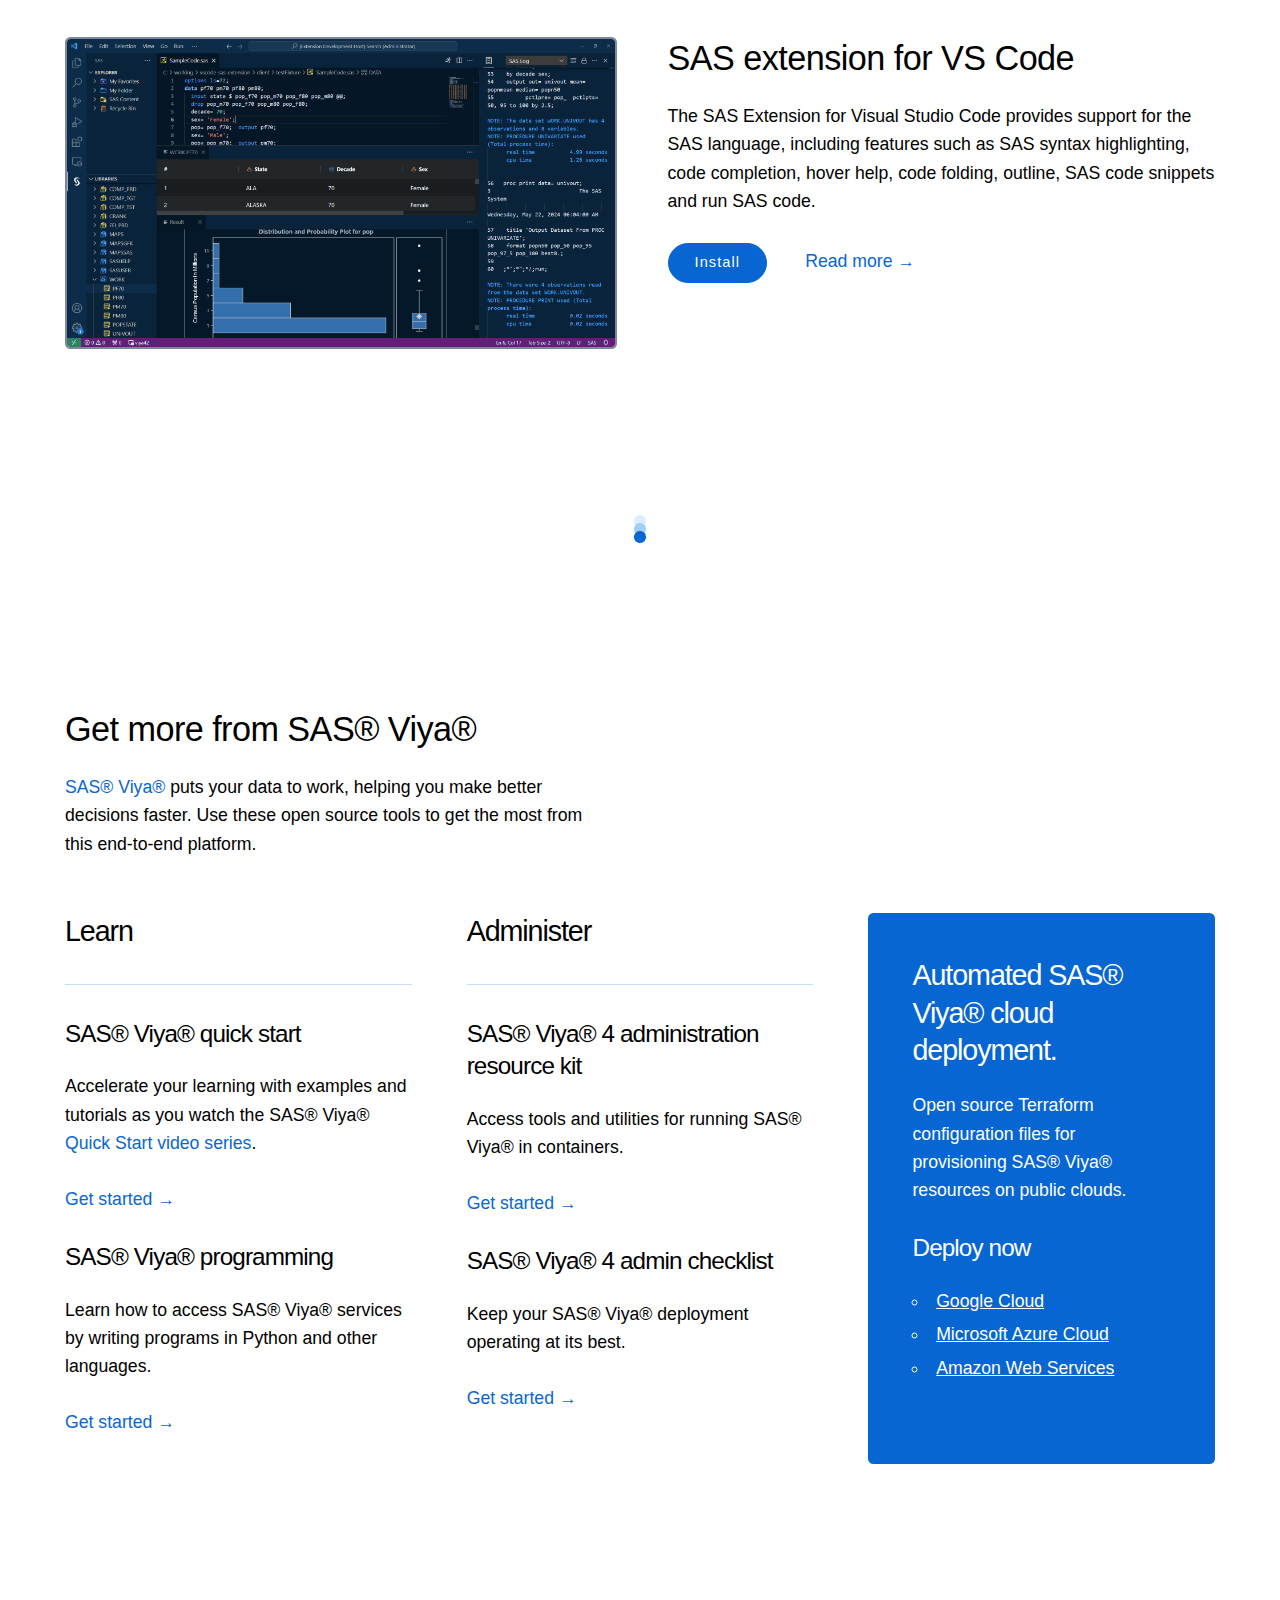
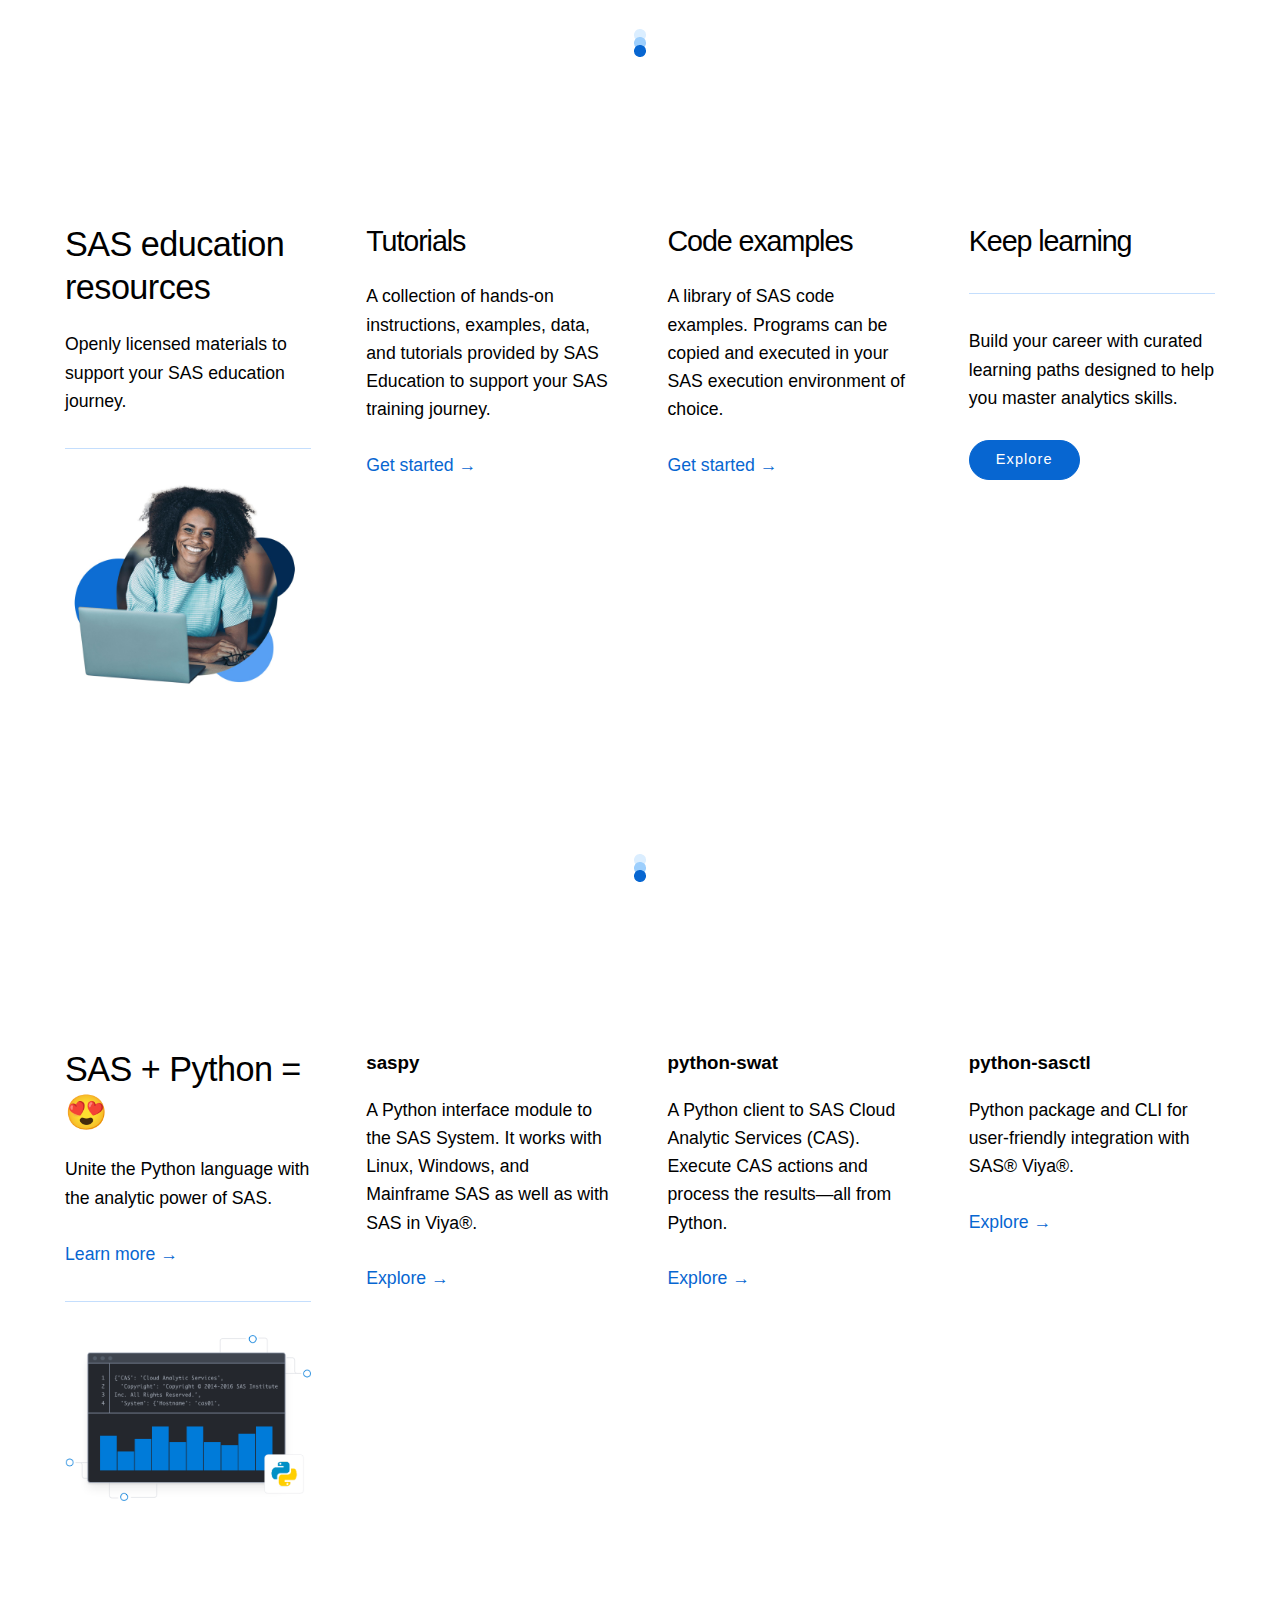
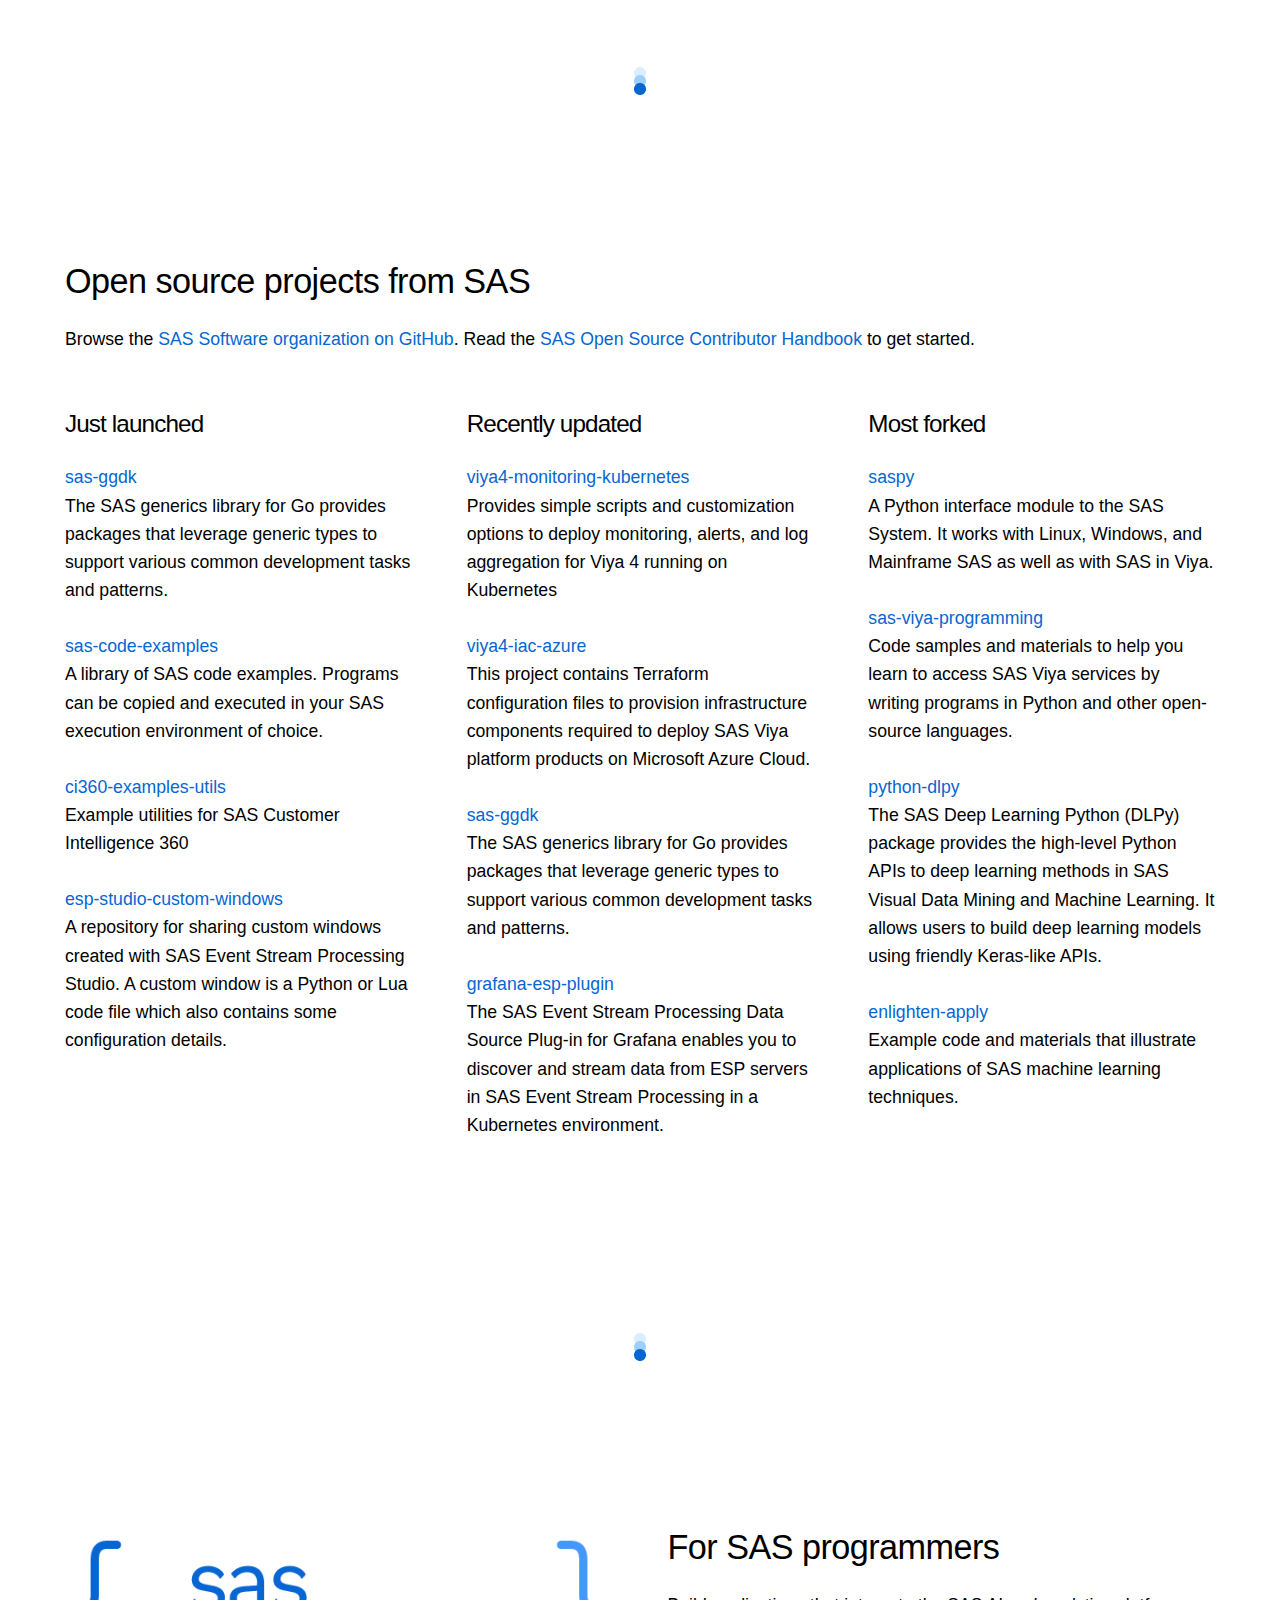
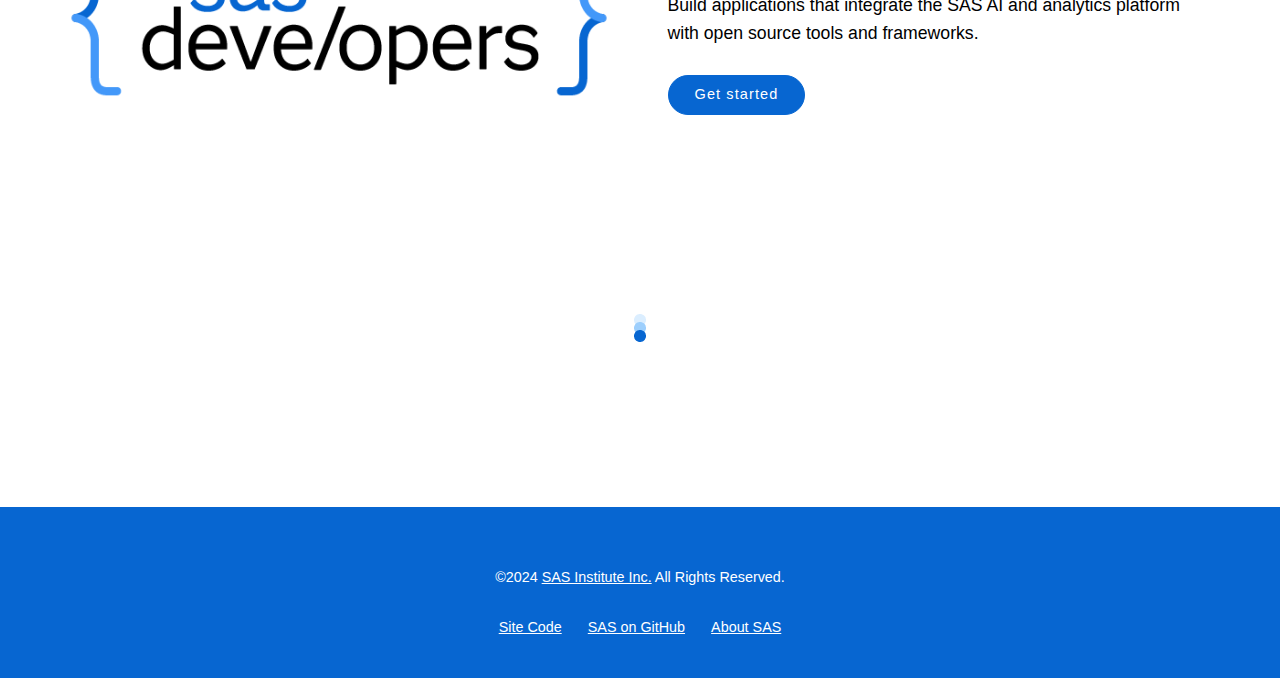
==== commit 4a88169d: "feat: add new section on trustworthy AI" ====
--- a/index.html
+++ b/index.html
@@ -98,6 +98,35 @@
 		<h3>Read the guide</h3>
 		<p>The SAS Open Source Contributor Handbook is your guide to contributing to SAS projects.</p>
 		<a class="button button-inverted" href="contributor-handbook.html" title="SAS Open Source Contributor Handbook">Read now</a>
+	</div>
+</div>
+
+<!-- Banded section -->
+
+<div class="divider">
+	<div>
+	<img class="u-img-divider" src="images/standard-section-divider.png">
+	</div>
+</div>
+
+<!-- Body section -->
+
+<div class="grid-container halves">
+	<div>
+		<p class="u-badge">Public preview</p>
+		<h2>SAS Trustworthy AI Life Cycle</h2>
+		<p>Steps for evaluating and deploying a more trustworthy AI system.</p>
+		<p><a class="button button-classic" href="https://sassoftware.github.io/sas-trustworthy-ai-life-cycle/" title="SAS Trustworthy AI Life Cycle">Explore</a> <a href="https://github.com/sassoftware/sas-trustworthy-ai-life-cycle" title="sas-trustworthy-ai-life-cycle">Contribute →</a>
+		<hr>
+		<h4>Learn more about trustworthy AI</h4>
+		<ul>
+			<li><a href="https://www.sas.com/content/dam/SAS/documents/infographics/2023/en-trustworthy-ai-across-analytics-life-cycle-113583.pdf" title="Trustworthy AI Across the Data and AI Life Cycle">Read the handout</a></li>
+			<li><a href="https://www.youtube.com/watch?v=yRiKKSpfT7g" title="Enforcing Trustworthy AI Standards & Best Practices in Analytical Projects">Watch the presentation</a></li>
+			<li><a href="https://communities.sas.com/t5/Trustworthy-AI/bd-p/trustworthy-ai" title="SAS  Trustworthy AI community">Join the community</a></li>
+		</ul>
+	</div>
+	<div>
+		<img class="u-three-quarter-width"src="images/trustworthy-ai.png">
 	</div>
 </div>
 
--- a/css/sassoftware.css
+++ b/css/sassoftware.css
@@ -538,6 +538,18 @@
 	font-family: monospace;
 	font-size: 85%;
 }
+.u-badge {
+	color: var(--accent-hue);
+	letter-spacing: .13rem;
+	text-transform: uppercase;
+	font-size: 50%;
+	font-weight: bolder;
+	border: 1px solid var(--accent-hue);
+	border-radius: .5rem;
+	padding: .75rem;
+	display: inline-block;
+	box-shadow: .3rem .3rem .1rem;
+}
 .u-img-hero { 
 	max-width: 80%;
 }
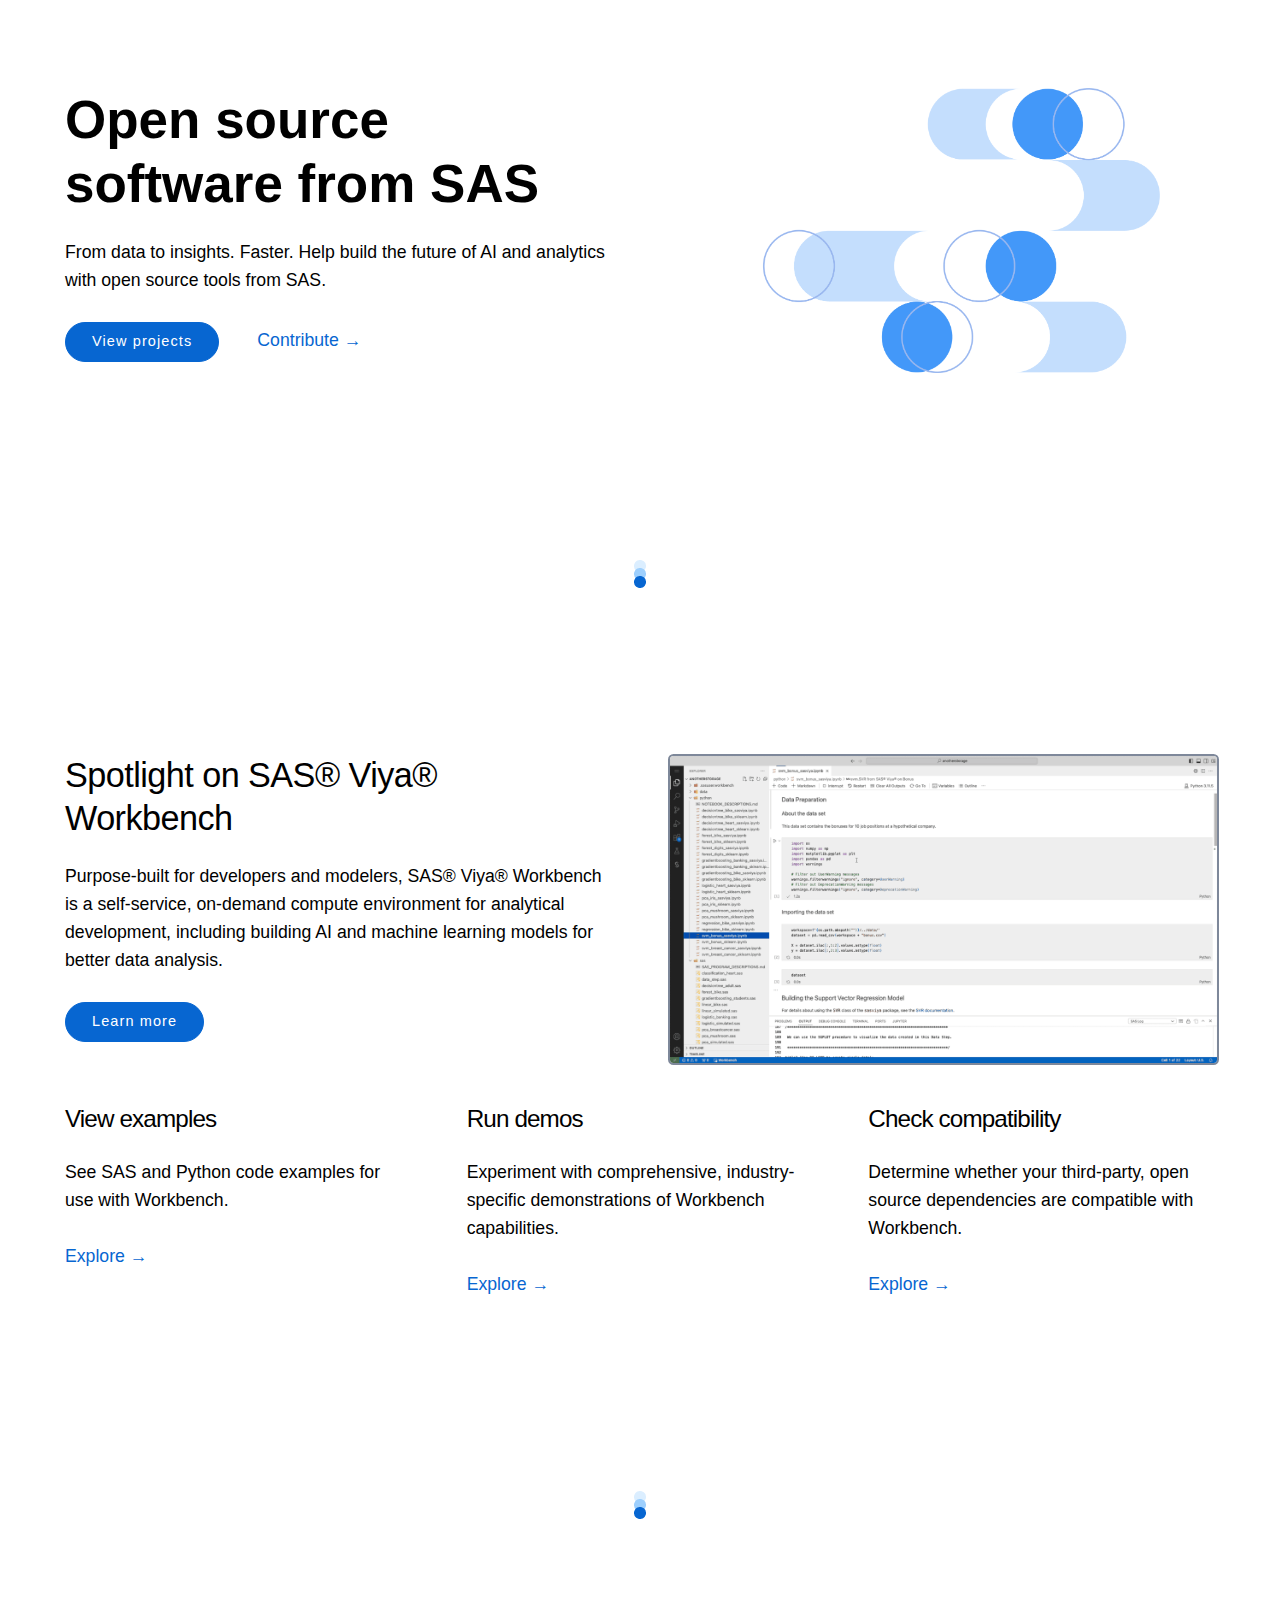
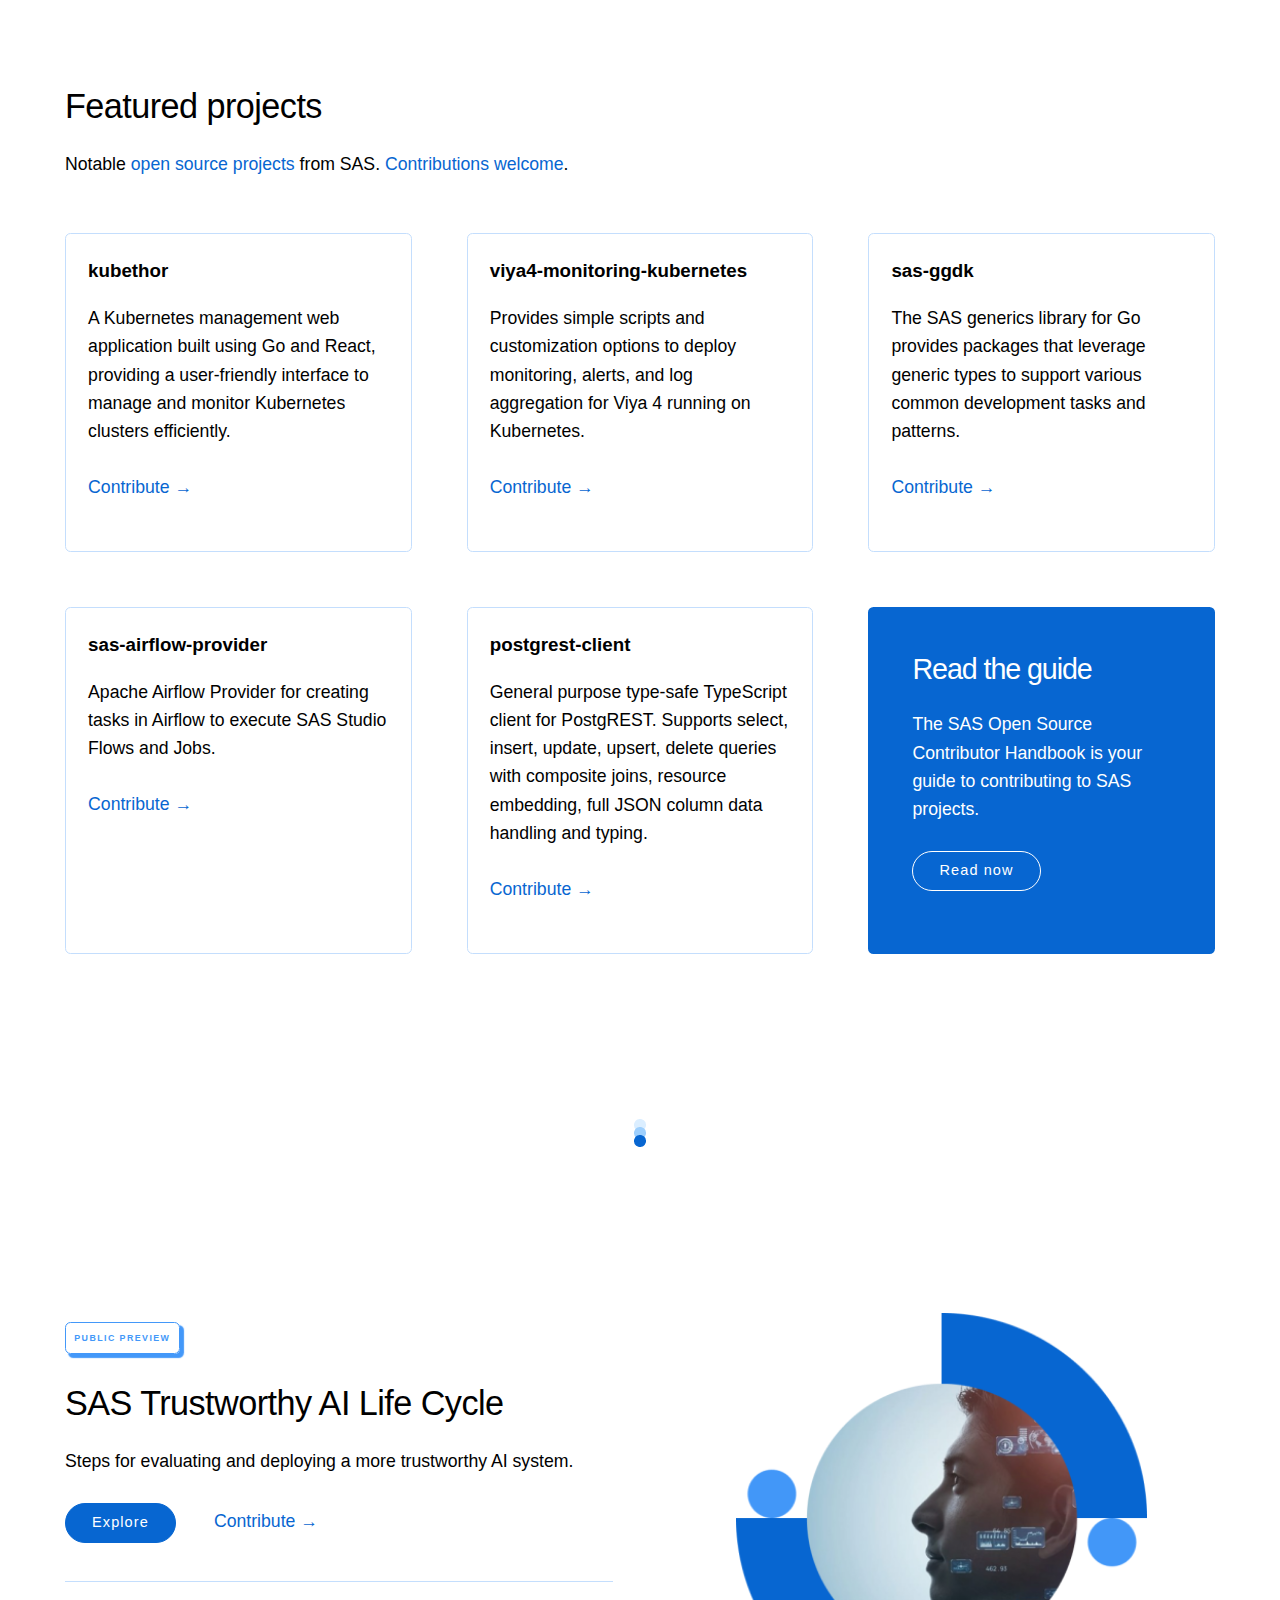
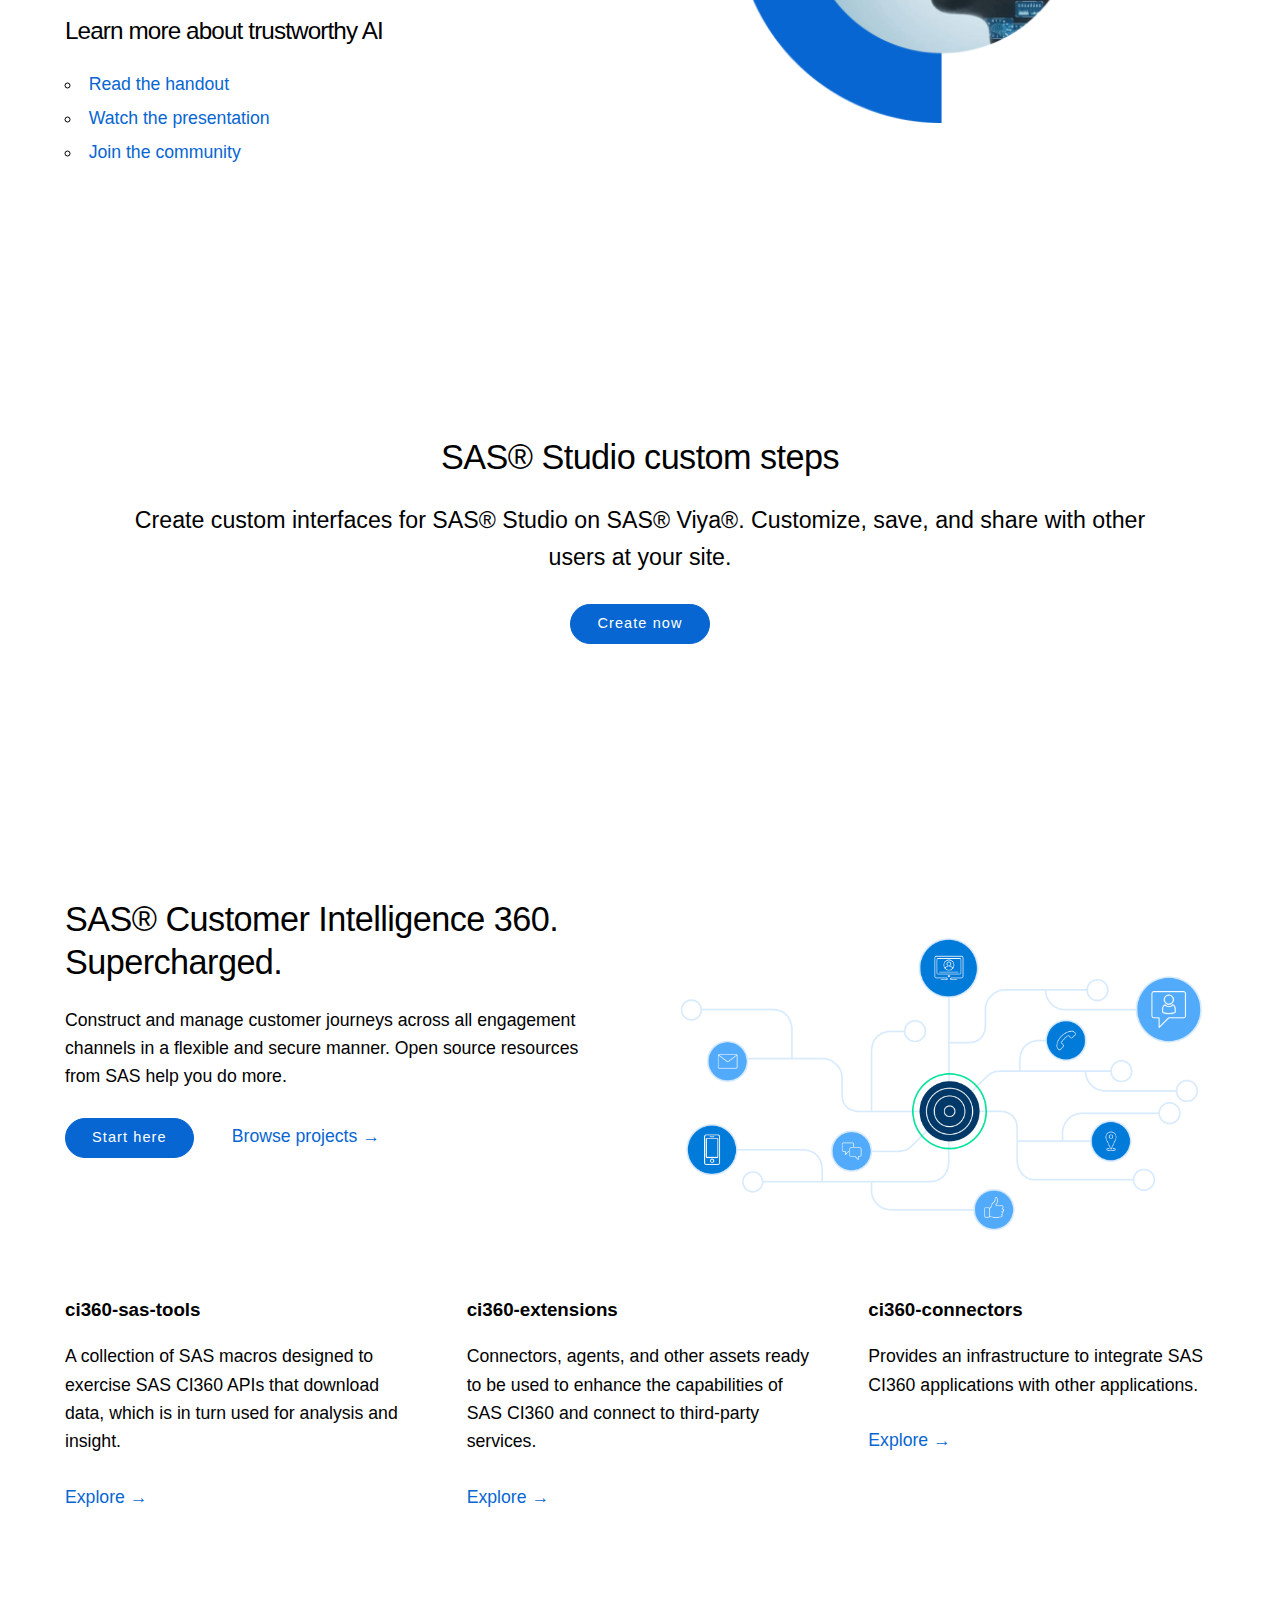
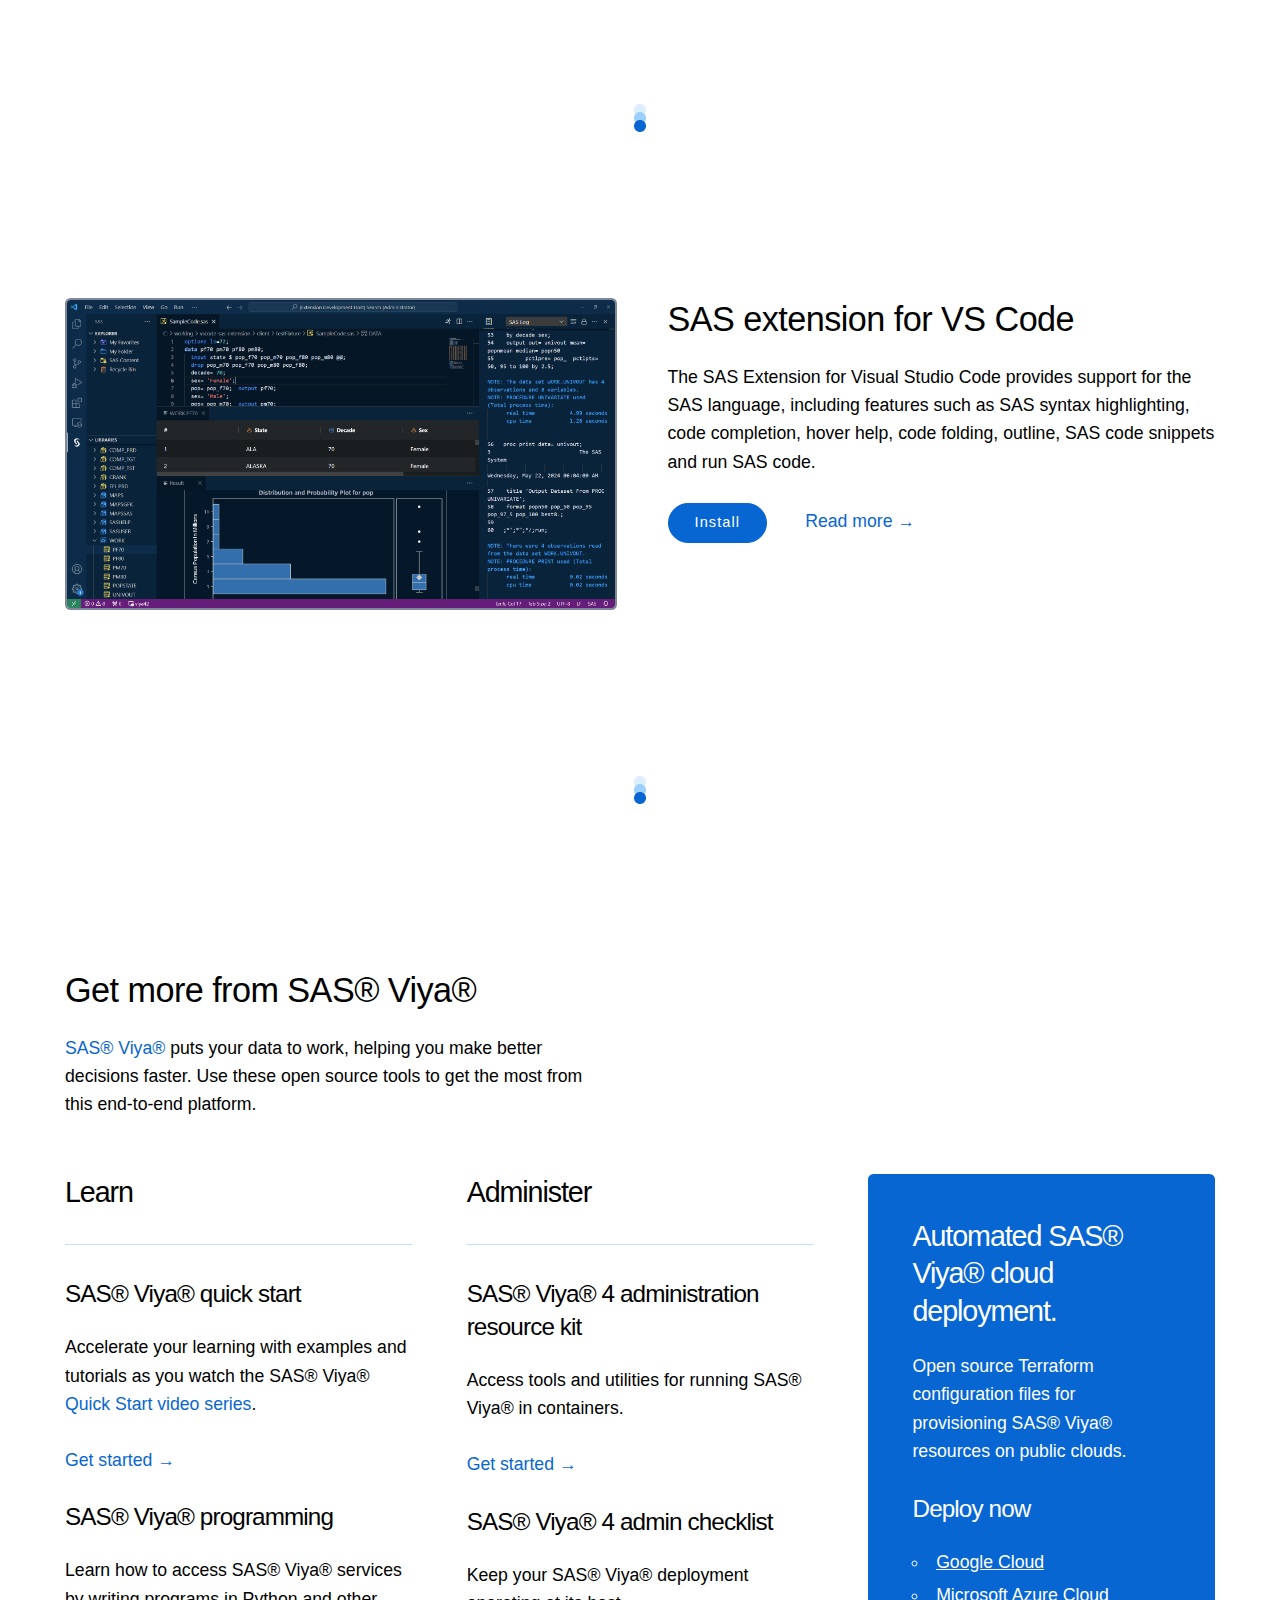
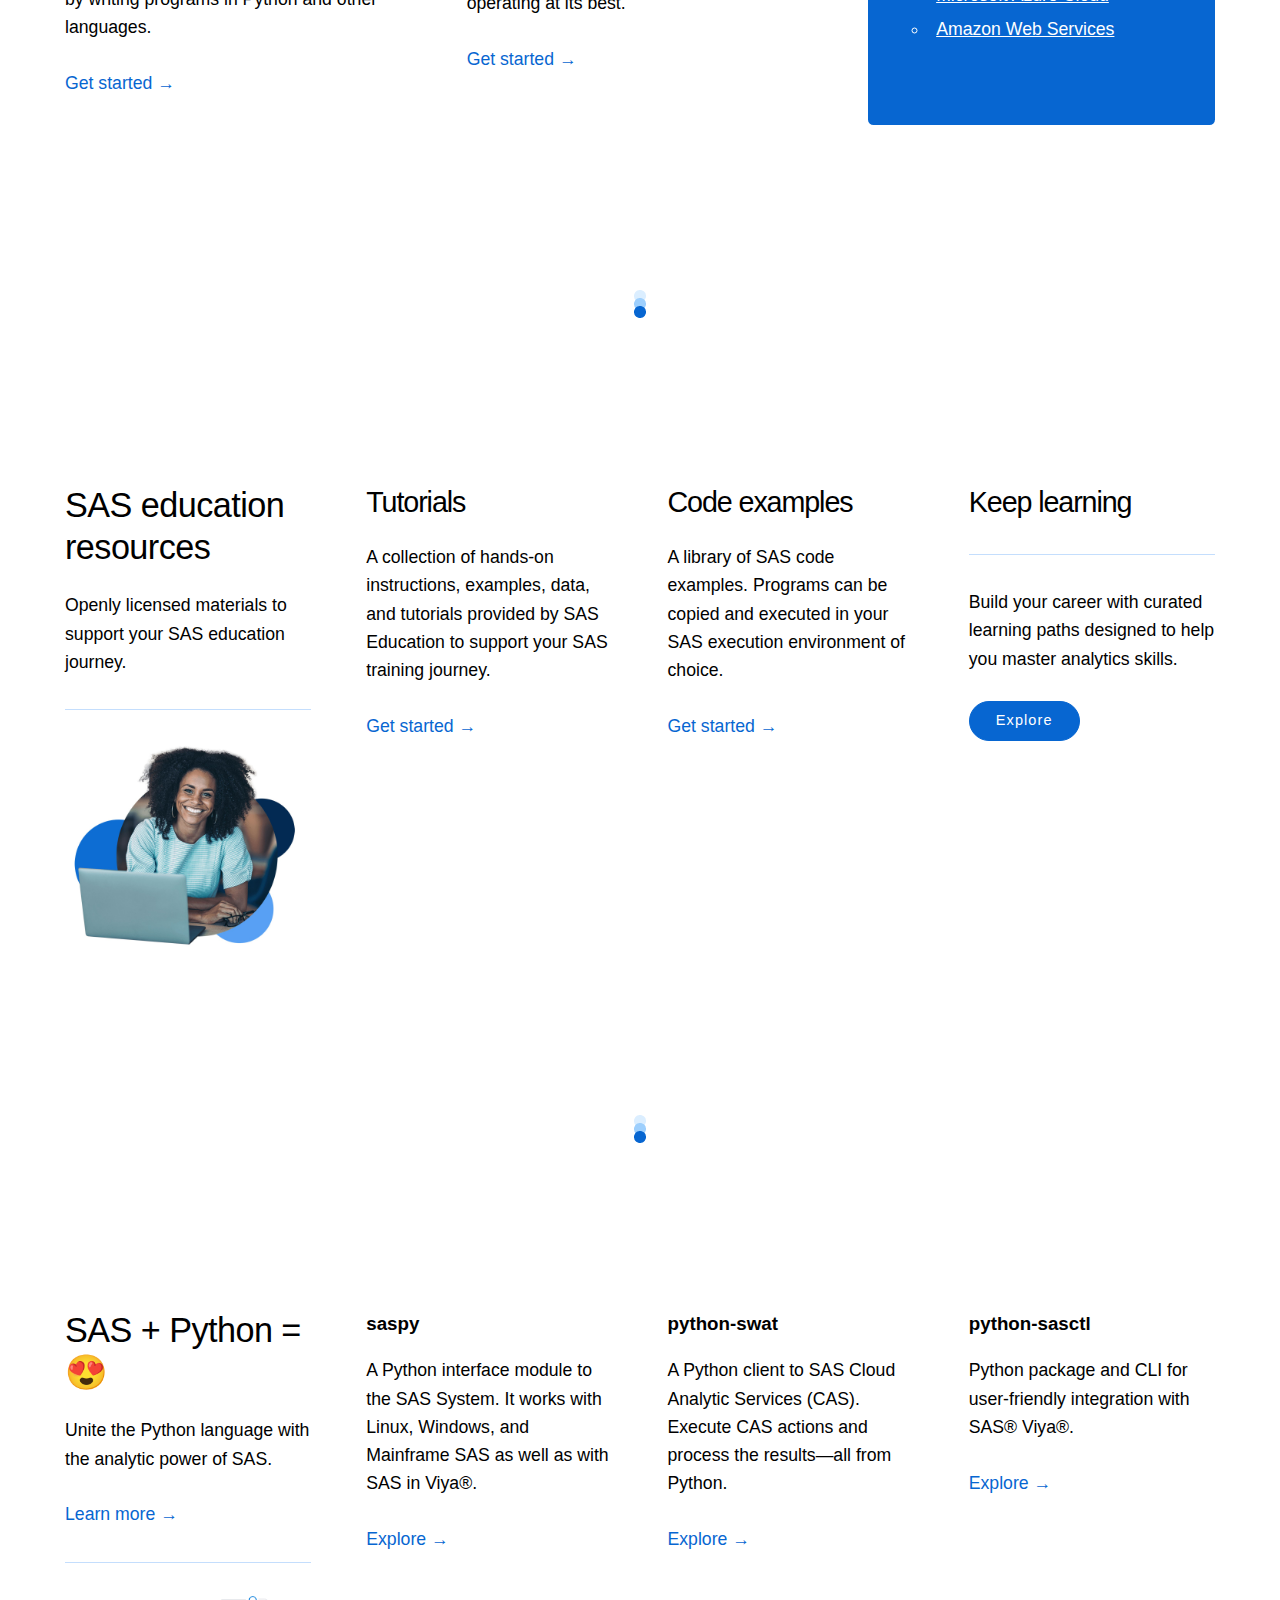
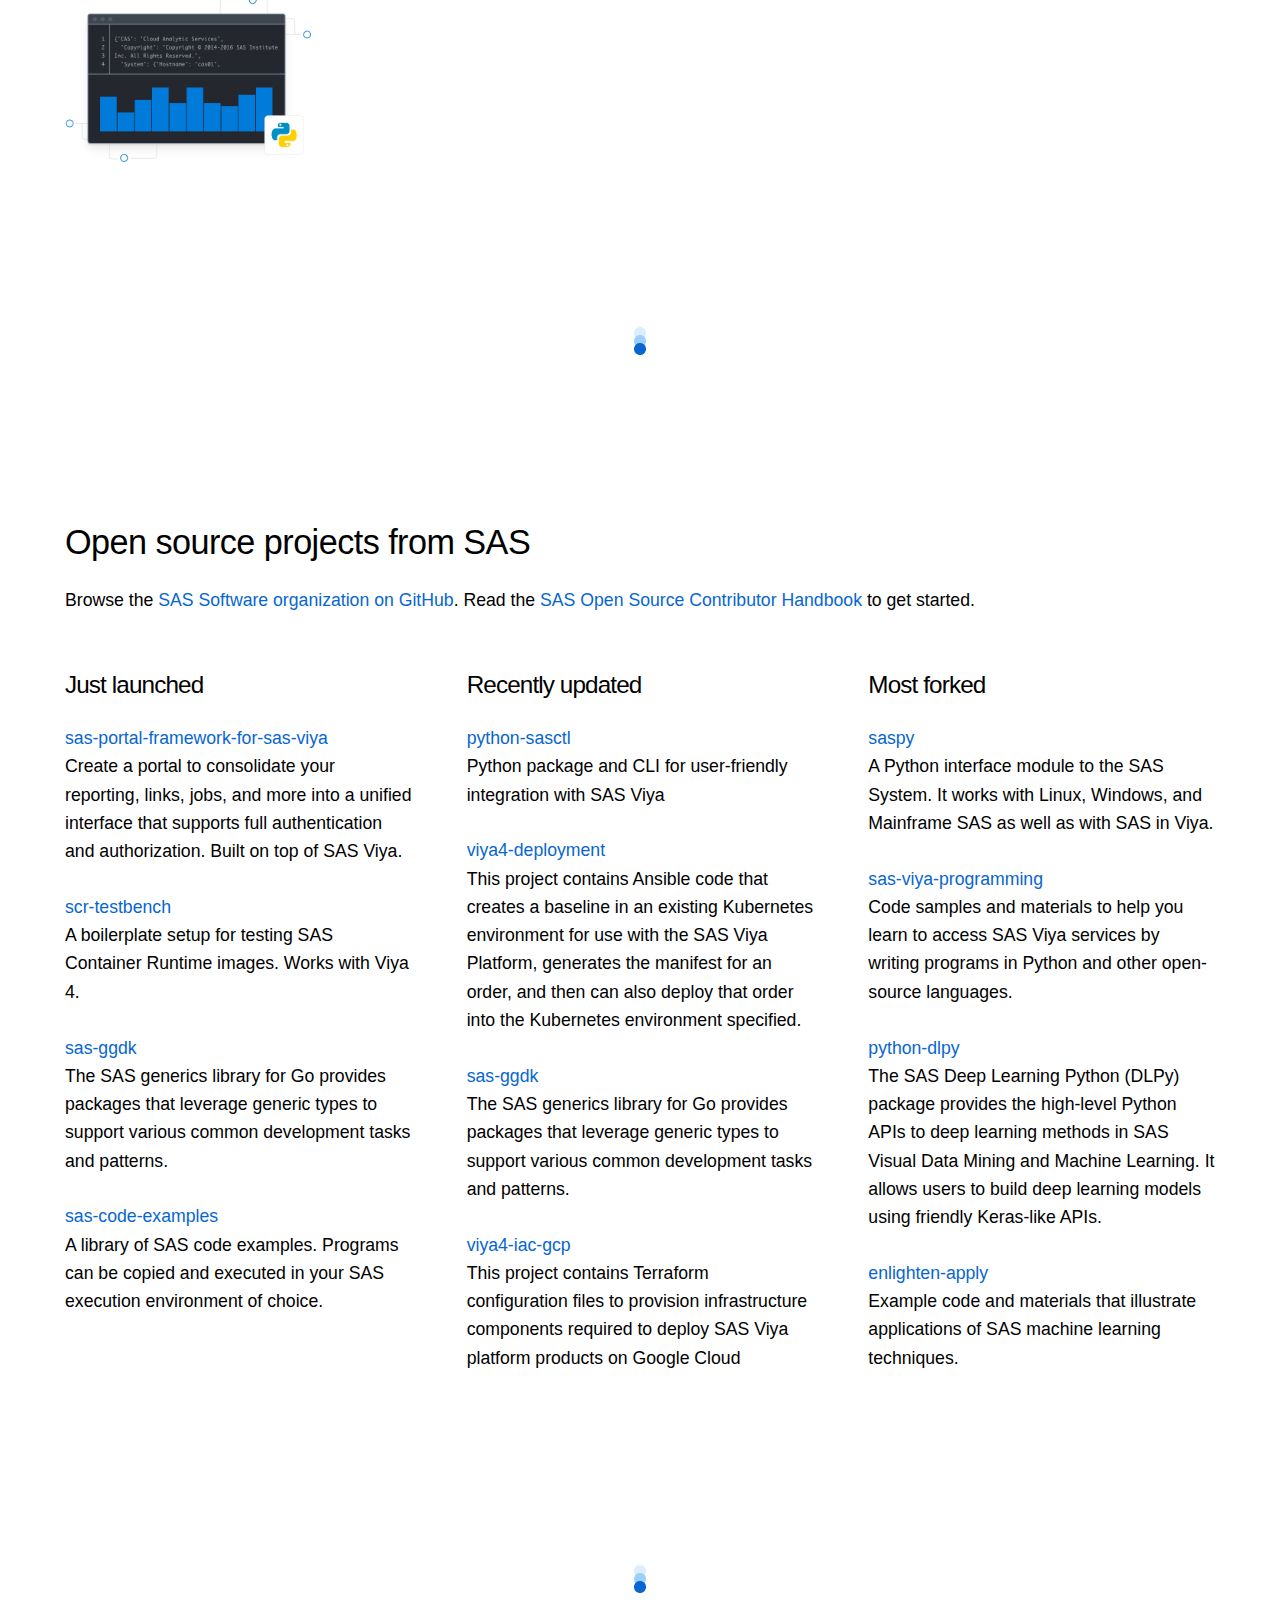
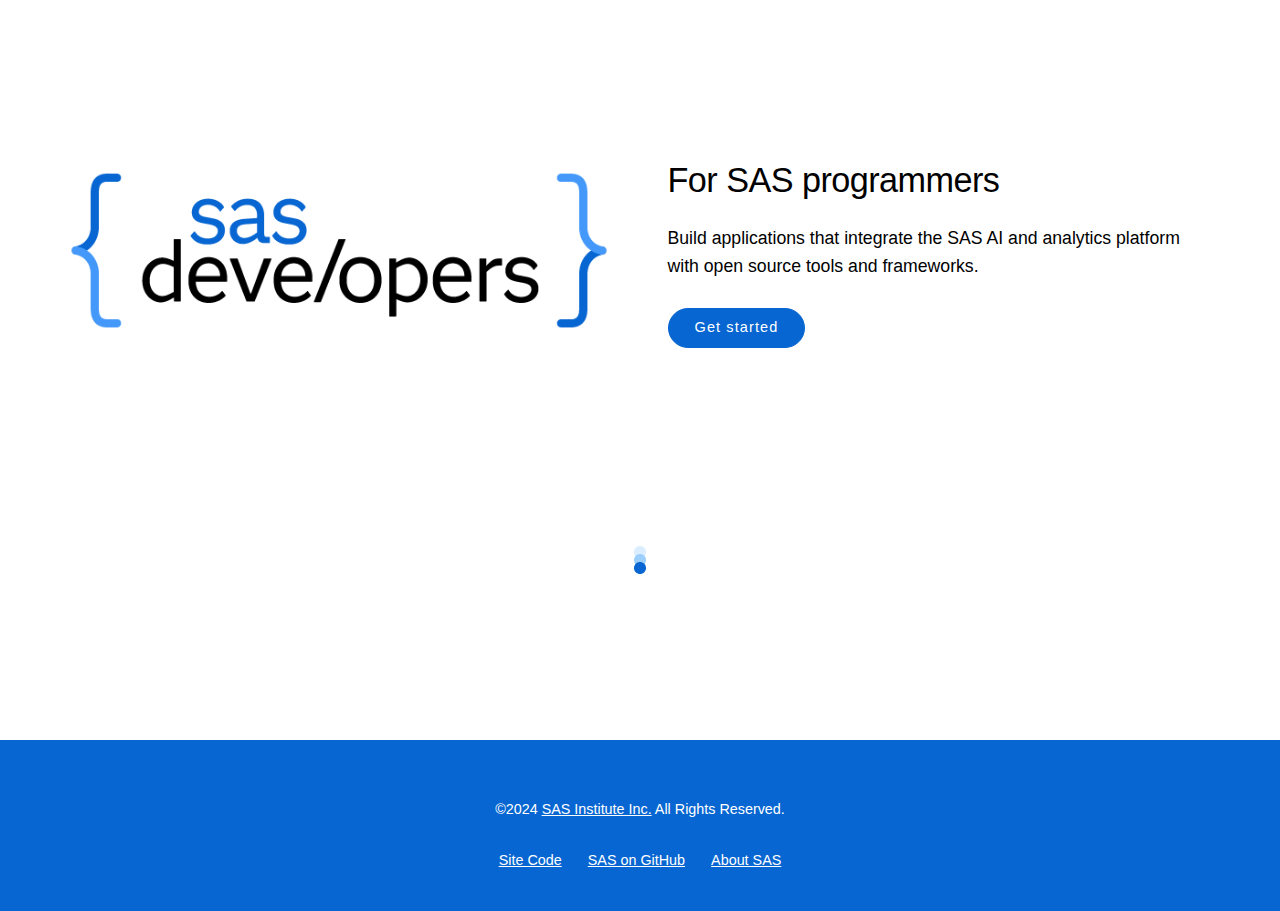
==== commit 67750118: "Add additional Workbench resources" ====
--- a/index.html
+++ b/index.html
@@ -41,14 +41,31 @@
 
 <!-- Body section -->
 
-<div class="grid-container halves">
+<div class="grid-container halves" style="margin-bottom:2.5rem;">
+	<div>
+		<h2>Spotlight on SAS® Viya® Workbench</h2>
+		<p>Purpose-built for developers and modelers, SAS® Viya® Workbench is a self-service, on-demand compute environment for analytical development, including building AI and machine learning models for better data analysis.</p>
+		<p><a class="button button-classic" href="https://www.sas.com/en_us/software/viya/workbench.html" title="SAS Viya Workbench">Learn more</a></p>
+	</div>
 	<div>
 		<img class="u-img-border" src="images/sas-viya-workbench.png">
 	</div>
-	<div>
-		<h2>Meet SAS® Viya® Workbench</h2>
-		<p>Purpose-built for developers and modelers, <a href="https://www.sas.com/en_us/software/viya/workbench.html" title="Viya Workbench">Viya Workbench</a> is a self-service, on-demand compute environment for analytical development, including building AI and machine learning models for better data analysis.</p>
-		<p><a class="button button-classic" href="https://github.com/sassoftware/sas-viya-workbench-examples" title="sas-viya-workbench-examples">View examples </a> <a href="https://github.com/sassoftware/sas-viya-workbench-demos" title="sas-viya-workbench-demos">Run demos →</a></p>
+</div>
+	<div class="grid-container thirds">
+	<div>
+		<h4>View examples</h4>
+		<p>See SAS and Python code examples for use with Workbench.</p>
+		<p><a href="https://github.com/sassoftware/sas-viya-workbench-examples" title="sas-viya-workbench-examples">Explore →</a></p>
+	</div>
+	<div>
+		<h4>Run demos</h4>
+		<p>Experiment with comprehensive, industry-specific demonstrations of Workbench capabilities.</p>
+		<p><a href="https://github.com/sassoftware/sas-viya-workbench-demos" title="sas-viya-workbench-demos">Explore →</a></p>
+	</div>
+	<div>
+		<h4>Check compatibility</h4>
+		<p>Determine whether your third-party, open source dependencies are compatible with Workbench.</p>
+		<p><a href="https://github.com/sassoftware/sas-viya-workbench-compatibility" title="sas-viya-workbench-compatibility">Explore →</a></p>
 	</div>
 </div>
 
